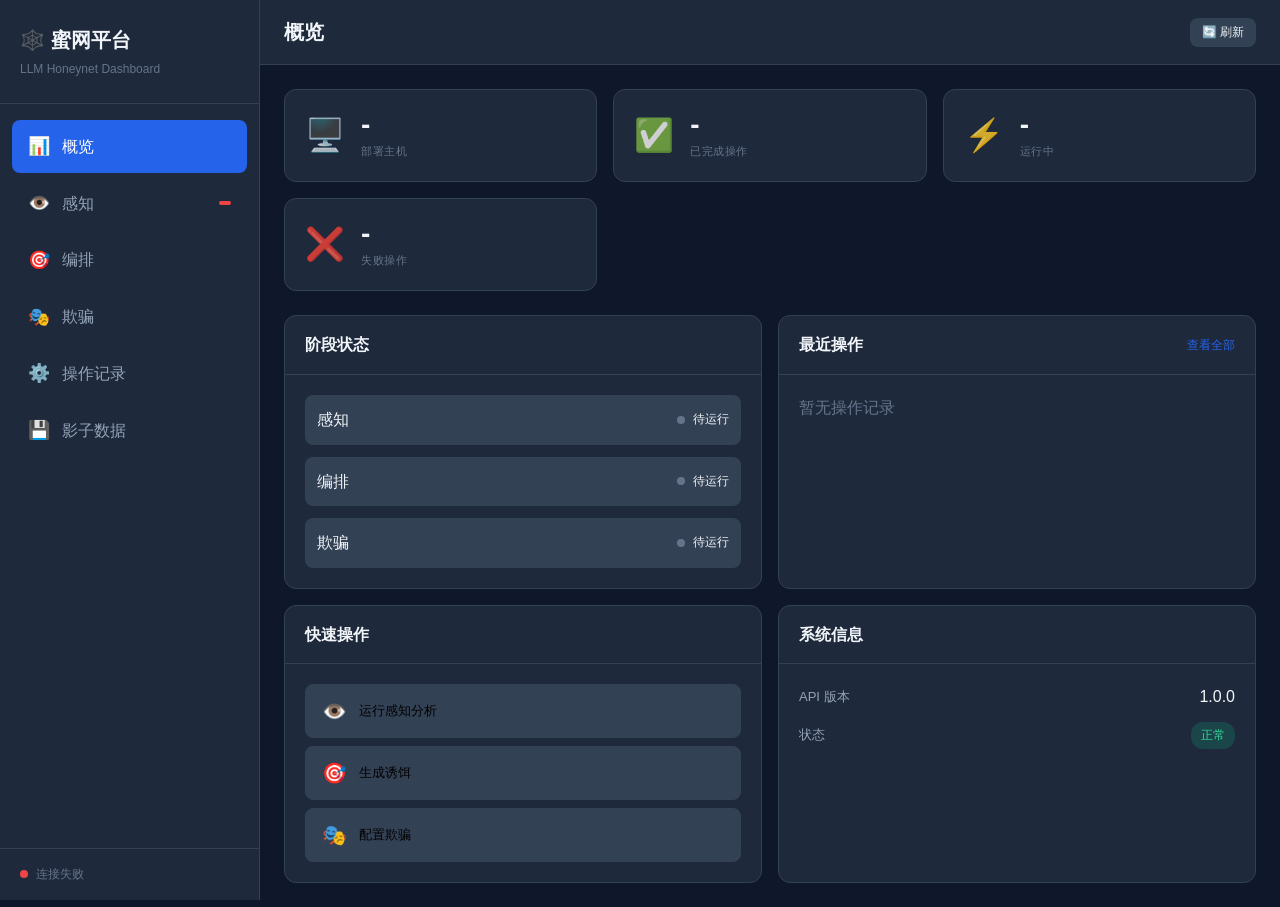
==== web/static/index.html @ a036def6 "Add GLM API integration and web frontend - Replace OpenAI with GLM (Zhipu AI) API - Add web frontend" ====
<!DOCTYPE html>
<html lang="zh-CN">
<head>
    <meta charset="UTF-8">
    <meta name="viewport" content="width=device-width, initial-scale=1.0">
    <title>LLM Honeynet Platform</title>
    <link rel="stylesheet" href="styles.css">
</head>
<body>
    <!-- Sidebar Navigation -->
    <aside class="sidebar" id="sidebar">
        <div class="sidebar-header">
            <h2>🕸️ 蜜网平台</h2>
            <p>LLM Honeynet Dashboard</p>
        </div>
        <nav class="sidebar-nav">
            <a href="#dashboard" class="nav-item active" data-page="dashboard">
                <span class="nav-icon">📊</span>
                <span class="nav-text">概览</span>
            </a>
            <a href="#perception" class="nav-item" data-page="perception">
                <span class="nav-icon">👁️</span>
                <span class="nav-text">感知</span>
                <span class="nav-badge" id="perception-badge"></span>
            </a>
            <a href="#orchestration" class="nav-item" data-page="orchestration">
                <span class="nav-icon">🎯</span>
                <span class="nav-text">编排</span>
            </a>
            <a href="#deception" class="nav-item" data-page="deception">
                <span class="nav-icon">🎭</span>
                <span class="nav-text">欺骗</span>
            </a>
            <a href="#operations" class="nav-item" data-page="operations">
                <span class="nav-icon">⚙️</span>
                <span class="nav-text">操作记录</span>
            </a>
            <a href="#shadow" class="nav-item" data-page="shadow">
                <span class="nav-icon">💾</span>
                <span class="nav-text">影子数据</span>
            </a>
        </nav>
        <div class="sidebar-footer">
            <div class="status-indicator">
                <span class="status-dot" id="connection-status"></span>
                <span class="status-text" id="connection-text">连接中...</span>
            </div>
        </div>
    </aside>

    <!-- Main Content -->
    <main class="main-content">
        <!-- Header -->
        <header class="header">
            <button class="menu-toggle" id="menu-toggle">
                <span></span>
                <span></span>
                <span></span>
            </button>
            <h1 class="page-title" id="page-title">概览</h1>
            <div class="header-actions">
                <button class="btn btn-secondary btn-sm" onclick="refreshCurrentPage()">
                    🔄 刷新
                </button>
            </div>
        </header>

        <!-- Page Content Container -->
        <div class="page-container">
            <!-- Dashboard Page -->
            <div class="page active" id="page-dashboard">
                <div class="stats-grid">
                    <div class="stat-card">
                        <div class="stat-icon">🖥️</div>
                        <div class="stat-content">
                            <h3 class="stat-value" id="stat-hosts">-</h3>
                            <p class="stat-label">部署主机</p>
                        </div>
                    </div>
                    <div class="stat-card">
                        <div class="stat-icon">✅</div>
                        <div class="stat-content">
                            <h3 class="stat-value" id="stat-completed">-</h3>
                            <p class="stat-label">已完成操作</p>
                        </div>
                    </div>
                    <div class="stat-card">
                        <div class="stat-icon">⚡</div>
                        <div class="stat-content">
                            <h3 class="stat-value" id="stat-running">-</h3>
                            <p class="stat-label">运行中</p>
                        </div>
                    </div>
                    <div class="stat-card">
                        <div class="stat-icon">❌</div>
                        <div class="stat-content">
                            <h3 class="stat-value" id="stat-failed">-</h3>
                            <p class="stat-label">失败操作</p>
                        </div>
                    </div>
                </div>

                <div class="dashboard-grid">
                    <!-- Phase Status Cards -->
                    <div class="card">
                        <div class="card-header">
                            <h3>阶段状态</h3>
                        </div>
                        <div class="card-body">
                            <div class="phase-status">
                                <div class="phase-item">
                                    <span class="phase-name">感知</span>
                                    <span class="phase-indicator" id="phase-perception">
                                        <span class="phase-dot"></span>
                                        <span class="phase-text">待运行</span>
                                    </span>
                                </div>
                                <div class="phase-item">
                                    <span class="phase-name">编排</span>
                                    <span class="phase-indicator" id="phase-orchestration">
                                        <span class="phase-dot"></span>
                                        <span class="phase-text">待运行</span>
                                    </span>
                                </div>
                                <div class="phase-item">
                                    <span class="phase-name">欺骗</span>
                                    <span class="phase-indicator" id="phase-deception">
                                        <span class="phase-dot"></span>
                                        <span class="phase-text">待运行</span>
                                    </span>
                                </div>
                            </div>
                        </div>
                    </div>

                    <!-- Recent Operations -->
                    <div class="card">
                        <div class="card-header">
                            <h3>最近操作</h3>
                            <a href="#operations" class="card-link">查看全部</a>
                        </div>
                        <div class="card-body">
                            <div class="operations-list" id="recent-operations">
                                <p class="text-muted">暂无操作记录</p>
                            </div>
                        </div>
                    </div>

                    <!-- Quick Actions -->
                    <div class="card">
                        <div class="card-header">
                            <h3>快速操作</h3>
                        </div>
                        <div class="card-body">
                            <div class="quick-actions">
                                <button class="quick-action-btn" onclick="navigateTo('perception')">
                                    <span class="action-icon">👁️</span>
                                    <span class="action-text">运行感知分析</span>
                                </button>
                                <button class="quick-action-btn" onclick="navigateTo('orchestration')">
                                    <span class="action-icon">🎯</span>
                                    <span class="action-text">生成诱饵</span>
                                </button>
                                <button class="quick-action-btn" onclick="navigateTo('deception')">
                                    <span class="action-icon">🎭</span>
                                    <span class="action-text">配置欺骗</span>
                                </button>
                            </div>
                        </div>
                    </div>

                    <!-- System Info -->
                    <div class="card">
                        <div class="card-header">
                            <h3>系统信息</h3>
                        </div>
                        <div class="card-body">
                            <div class="info-list" id="system-info">
                                <div class="info-item">
                                    <span class="info-label">API 版本</span>
                                    <span class="info-value">1.0.0</span>
                                </div>
                                <div class="info-item">
                                    <span class="info-label">状态</span>
                                    <span class="info-value status-badge status-ok">正常</span>
                                </div>
                            </div>
                        </div>
                    </div>
                </div>
            </div>

            <!-- Perception Page -->
            <div class="page" id="page-perception">
                <div class="page-header">
                    <h2>👁️ 感知分析</h2>
                    <p class="page-description">分析蜜罐日志，识别攻击阶段和行为模式</p>
                </div>

                <div class="content-grid">
                    <!-- Hosts Selection -->
                    <div class="card">
                        <div class="card-header">
                            <h3>目标主机</h3>
                            <button class="btn btn-secondary btn-sm" onclick="loadHosts()">🔄 刷新</button>
                        </div>
                        <div class="card-body">
                            <div class="hosts-list" id="perception-hosts">
                                <div class="loading">加载中...</div>
                            </div>
                        </div>
                    </div>

                    <!-- Analysis Configuration -->
                    <div class="card">
                        <div class="card-header">
                            <h3>分析配置</h3>
                        </div>
                        <div class="card-body">
                            <div class="form-group">
                                <label class="form-label">
                                    <input type="checkbox" id="perception-openai">
                                    使用 OpenAI 进行智能摘要
                                </label>
                            </div>
                            <button class="btn btn-primary" onclick="runPerception()">
                                🚀 开始分析
                            </button>
                        </div>
                    </div>

                    <!-- Analysis Results -->
                    <div class="card full-width">
                        <div class="card-header">
                            <h3>分析结果</h3>
                            <div class="card-actions">
                                <span class="badge" id="perception-status">等待运行</span>
                            </div>
                        </div>
                        <div class="card-body">
                            <div id="perception-results">
                                <p class="text-muted">运行分析后显示结果</p>
                            </div>
                        </div>
                    </div>
                </div>
            </div>

            <!-- Orchestration Page -->
            <div class="page" id="page-orchestration">
                <div class="page-header">
                    <h2>🎯 编排</h2>
                    <p class="page-description">使用 LLM 生成端口、文件和漏洞诱饵，以及陷阱链</p>
                </div>

                <!-- Orchestration Status -->
                <div class="orchestration-status" id="orchestration-status">
                    <div class="status-item">
                        <span class="status-label">Honey Agent</span>
                        <span class="status-value" id="orchestration-honey">未生成</span>
                    </div>
                    <div class="status-item">
                        <span class="status-label">Trap Agent</span>
                        <span class="status-value" id="orchestration-trap">未生成</span>
                    </div>
                    <div class="status-item">
                        <span class="status-label">攻击者偏好</span>
                        <span class="status-value" id="orchestration-prefs">未设置</span>
                    </div>
                </div>

                <div class="content-grid">
                    <!-- Honey Agent -->
                    <div class="card">
                        <div class="card-header">
                            <h3>🍯 Honey Agent</h3>
                            <span class="badge badge-info">诱饵生成</span>
                        </div>
                        <div class="card-body">
                            <p class="card-description">
                                生成端口、文件和漏洞类别的欺骗性诱饵
                            </p>
                            <div class="form-group">
                                <label class="form-label">运行模式</label>
                                <select class="form-select" id="honey-mode">
                                    <option value="initialization">初始化</option>
                                    <option value="finetune">微调</option>
                                </select>
                            </div>
                            <div class="form-group">
                                <label class="form-label">OpenAI 模型</label>
                                <input type="text" class="form-input" id="honey-model" value="gpt-4o-mini">
                            </div>
                            <div class="form-row">
                                <div class="form-group">
                                    <label class="form-label">温度</label>
                                    <input type="number" class="form-input" id="honey-temp" value="0.1" step="0.1" min="0" max="1">
                                </div>
                                <div class="form-group">
                                    <label class="form-label">Top-P</label>
                                    <input type="number" class="form-input" id="honey-topp" value="0.9" step="0.1" min="0" max="1">
                                </div>
                            </div>
                            <button class="btn btn-primary" onclick="runHoneyAgent()">
                                🚀 运行 Honey Agent
                            </button>
                            <div id="honey-result" class="operation-result"></div>
                        </div>
                    </div>

                    <!-- Trap Agent -->
                    <div class="card">
                        <div class="card-header">
                            <h3>🪤 Trap Agent</h3>
                            <span class="badge badge-warning">陷阱生成</span>
                        </div>
                        <div class="card-body">
                            <p class="card-description">
                                生成主机内闭环和跨主机陷阱链
                            </p>
                            <div class="form-group">
                                <label class="form-label">运行模式</label>
                                <select class="form-select" id="trap-mode">
                                    <option value="all">完整流程</option>
                                    <option value="host">仅主机内</option>
                                    <option value="interhost">仅跨主机</option>
                                </select>
                            </div>
                            <div class="form-group">
                                <label class="form-label">OpenAI 模型</label>
                                <input type="text" class="form-input" id="trap-model" value="gpt-4o-mini">
                            </div>
                            <div class="form-row">
                                <div class="form-group">
                                    <label class="form-label">温度</label>
                                    <input type="number" class="form-input" id="trap-temp" value="0.15" step="0.1" min="0" max="1">
                                </div>
                                <div class="form-group">
                                    <label class="form-label">Top-P</label>
                                    <input type="number" class="form-input" id="trap-topp" value="0.85" step="0.1" min="0" max="1">
                                </div>
                            </div>
                            <button class="btn btn-primary" onclick="runTrapAgent()">
                                🚀 运行 Trap Agent
                            </button>
                            <div id="trap-result" class="operation-result"></div>
                        </div>
                    </div>

                    <!-- Preferences -->
                    <div class="card">
                        <div class="card-header">
                            <h3>🎯 攻击者偏好</h3>
                        </div>
                        <div class="card-body">
                            <p class="card-description">
                                设置攻击者偏好以指导诱饵生成
                            </p>
                            <div class="form-group">
                                <label class="form-label">偏好列表 (每行一个)</label>
                                <textarea class="form-textarea" id="preferences-list" rows="6" placeholder="例如：&#10;credential theft&#10;ssh brute force&#10;data exfiltration"></textarea>
                            </div>
                            <div class="btn-group">
                                <button class="btn btn-primary" onclick="savePreferences()">
                                    💾 保存偏好
                                </button>
                                <button class="btn btn-secondary" onclick="loadPreferences()">
                                    📥 加载偏好
                                </button>
                            </div>
                        </div>
                    </div>
                </div>
            </div>

            <!-- Deception Page -->
            <div class="page" id="page-deception">
                <div class="page-header">
                    <h2>🎭 欺骗配置</h2>
                    <p class="page-description">执行一致性审计并生成部署配置</p>
                </div>

                <div class="content-grid">
                    <!-- Consistency Check -->
                    <div class="card">
                        <div class="card-header">
                            <h3>🔍 一致性审计</h3>
                        </div>
                        <div class="card-body">
                            <p class="card-description">
                                检查诱饵配置的一致性
                            </p>
                            <button class="btn btn-primary" onclick="runDeception('consistency')">
                                🔍 运行审计
                            </button>
                            <div id="consistency-result" class="operation-result"></div>
                        </div>
                    </div>

                    <!-- Config Generation -->
                    <div class="card">
                        <div class="card-header">
                            <h3>⚙️ 配置生成</h3>
                        </div>
                        <div class="card-body">
                            <p class="card-description">
                                为部署主机生成配置文件
                            </p>
                            <div class="form-group">
                                <label class="form-label">目标主机 (逗号分隔，留空表示全部)</label>
                                <input type="text" class="form-input" id="deception-hosts" placeholder="h1, h2, h3">
                            </div>
                            <button class="btn btn-primary" onclick="runDeception('generate-configs')">
                                ⚙️ 生成配置
                            </button>
                            <div id="config-result" class="operation-result"></div>
                        </div>
                    </div>

                    <!-- Full Pipeline -->
                    <div class="card">
                        <div class="card-header">
                            <h3>🚀 完整流程</h3>
                            <span class="badge badge-success">推荐</span>
                        </div>
                        <div class="card-body">
                            <p class="card-description">
                                运行完整欺骗流程：审计 + 配置生成
                            </p>
                            <button class="btn btn-success btn-block" onclick="runDeception('full')">
                                🚀 运行完整流程
                            </button>
                            <div id="deception-result" class="operation-result"></div>
                        </div>
                    </div>

                    <!-- Deployment Hosts -->
                    <div class="card full-width">
                        <div class="card-header">
                            <h3>🖥️ 部署主机</h3>
                            <button class="btn btn-secondary btn-sm" onclick="loadDeploymentHosts()">🔄 刷新</button>
                        </div>
                        <div class="card-body">
                            <div id="deployment-hosts" class="deployment-grid">
                                <div class="loading">加载中...</div>
                            </div>
                        </div>
                    </div>

                    <!-- Consistency Report -->
                    <div class="card full-width">
                        <div class="card-header">
                            <h3>📋 一致性报告</h3>
                            <button class="btn btn-secondary btn-sm" onclick="loadConsistencyReport()">🔄 刷新</button>
                        </div>
                        <div class="card-body">
                            <div id="consistency-report">
                                <p class="text-muted">暂无报告</p>
                            </div>
                        </div>
                    </div>
                </div>
            </div>

            <!-- Operations Page -->
            <div class="page" id="page-operations">
                <div class="page-header">
                    <h2>⚙️ 操作记录</h2>
                    <p class="page-description">查看所有操作的历史记录</p>
                </div>

                <div class="card">
                    <div class="card-header">
                        <h3>操作历史</h3>
                        <div class="card-actions">
                            <button class="btn btn-secondary btn-sm" onclick="loadOperations()">🔄 刷新</button>
                        </div>
                    </div>
                    <div class="card-body">
                        <div class="operations-table">
                            <div class="table-header">
                                <div class="table-cell">类型</div>
                                <div class="table-cell">状态</div>
                                <div class="table-cell">时间</div>
                                <div class="table-cell">操作</div>
                            </div>
                            <div id="operations-list" class="table-body">
                                <div class="loading">加载中...</div>
                            </div>
                        </div>
                    </div>
                </div>
            </div>

            <!-- Shadow Data Page -->
            <div class="page" id="page-shadow">
                <div class="page-header">
                    <h2>💾 影子数据</h2>
                    <p class="page-description">查看影子文件和生成的数据</p>
                </div>

                <div class="content-grid">
                    <div class="card full-width">
                        <div class="card-header">
                            <h3>影子文件状态</h3>
                            <button class="btn btn-secondary btn-sm" onclick="loadShadowData()">🔄 刷新</button>
                        </div>
                        <div class="card-body">
                            <div id="shadow-files-status" class="shadow-files">
                                <div class="loading">加载中...</div>
                            </div>
                        </div>
                    </div>

                    <div class="card full-width">
                        <div class="card-header">
                            <h3>数据详情</h3>
                        </div>
                        <div class="card-body">
                            <div class="tabs">
                                <button class="tab-btn active" data-tab="honey-agent">🍯 Honey Agent</button>
                                <button class="tab-btn" data-tab="trap-agent">🪤 Trap Agent</button>
                                <button class="tab-btn" data-tab="preferences">🎯 Attacker Preferences</button>
                                <button class="tab-btn" data-tab="long-memory">🧠 Long Memory</button>
                            </div>
                            <div class="tab-content">
                                <div id="tab-honey-agent" class="tab-pane active">
                                    <div id="honey-agent-data" class="data-viewer">加载中...</div>
                                </div>
                                <div id="tab-trap-agent" class="tab-pane">
                                    <div id="trap-agent-data" class="data-viewer">加载中...</div>
                                </div>
                                <div id="tab-preferences" class="tab-pane">
                                    <div id="preferences-data" class="data-viewer">加载中...</div>
                                </div>
                                <div id="tab-long-memory" class="tab-pane">
                                    <div id="long-memory-data" class="data-viewer">加载中...</div>
                                </div>
                            </div>
                        </div>
                    </div>
                </div>
            </div>
        </div>
    </main>

    <!-- Toast Container -->
    <div class="toast-container" id="toast-container"></div>

    <script src="app.js"></script>
</body>
</html>
---- web/static/styles.css ----
/* ===== CSS Variables ===== */
:root {
    --primary-color: #2563eb;
    --primary-hover: #1d4ed8;
    --success-color: #10b981;
    --warning-color: #f59e0b;
    --danger-color: #ef4444;
    --info-color: #3b82f6;

    --bg-primary: #0f172a;
    --bg-secondary: #1e293b;
    --bg-tertiary: #334155;
    --bg-card: #1e293b;

    --text-primary: #f1f5f9;
    --text-secondary: #94a3b8;
    --text-muted: #64748b;

    --border-color: #334155;
    --border-light: #475569;

    --shadow-sm: 0 1px 2px rgba(0, 0, 0, 0.3);
    --shadow-md: 0 4px 6px rgba(0, 0, 0, 0.3);
    --shadow-lg: 0 10px 15px rgba(0, 0, 0, 0.3);

    --radius-sm: 4px;
    --radius-md: 8px;
    --radius-lg: 12px;

    --transition: all 0.2s ease;
}

/* ===== Reset & Base ===== */
* {
    margin: 0;
    padding: 0;
    box-sizing: border-box;
}

body {
    font-family: -apple-system, BlinkMacSystemFont, 'Segoe UI', Roboto, 'Helvetica Neue', Arial, sans-serif;
    background: var(--bg-primary);
    color: var(--text-primary);
    line-height: 1.6;
    min-height: 100vh;
    display: flex;
}

a {
    color: var(--primary-color);
    text-decoration: none;
}

a:hover {
    color: var(--primary-hover);
}

/* ===== Layout ===== */
.sidebar {
    width: 260px;
    background: var(--bg-secondary);
    border-right: 1px solid var(--border-color);
    display: flex;
    flex-direction: column;
    position: fixed;
    left: 0;
    top: 0;
    bottom: 0;
    z-index: 100;
    transition: transform 0.3s ease;
}

.sidebar-header {
    padding: 24px 20px;
    border-bottom: 1px solid var(--border-color);
}

.sidebar-header h2 {
    font-size: 20px;
    font-weight: 600;
    margin-bottom: 4px;
}

.sidebar-header p {
    font-size: 12px;
    color: var(--text-muted);
}

.sidebar-nav {
    flex: 1;
    padding: 16px 12px;
    overflow-y: auto;
}

.nav-item {
    display: flex;
    align-items: center;
    padding: 12px 16px;
    border-radius: var(--radius-md);
    color: var(--text-secondary);
    cursor: pointer;
    transition: var(--transition);
    margin-bottom: 4px;
    position: relative;
}

.nav-item:hover {
    background: var(--bg-tertiary);
    color: var(--text-primary);
}

.nav-item.active {
    background: var(--primary-color);
    color: white;
}

.nav-icon {
    font-size: 18px;
    margin-right: 12px;
}

.nav-text {
    flex: 1;
}

.nav-badge {
    background: var(--danger-color);
    color: white;
    font-size: 10px;
    padding: 2px 6px;
    border-radius: 10px;
}

.sidebar-footer {
    padding: 16px 20px;
    border-top: 1px solid var(--border-color);
}

.status-indicator {
    display: flex;
    align-items: center;
    gap: 8px;
}

.status-dot {
    width: 8px;
    height: 8px;
    border-radius: 50%;
    background: var(--text-muted);
    animation: pulse 2s infinite;
}

.status-dot.online {
    background: var(--success-color);
}

.status-dot.offline {
    background: var(--danger-color);
}

@keyframes pulse {
    0%, 100% { opacity: 1; }
    50% { opacity: 0.5; }
}

.status-text {
    font-size: 12px;
    color: var(--text-muted);
}

/* ===== Main Content ===== */
.main-content {
    flex: 1;
    margin-left: 260px;
    display: flex;
    flex-direction: column;
    min-height: 100vh;
}

.header {
    background: var(--bg-secondary);
    border-bottom: 1px solid var(--border-color);
    padding: 16px 24px;
    display: flex;
    align-items: center;
    gap: 16px;
    position: sticky;
    top: 0;
    z-index: 50;
}

.menu-toggle {
    display: none;
    flex-direction: column;
    gap: 4px;
    background: none;
    border: none;
    cursor: pointer;
    padding: 4px;
}

.menu-toggle span {
    width: 20px;
    height: 2px;
    background: var(--text-primary);
    border-radius: 1px;
}

.page-title {
    flex: 1;
    font-size: 20px;
    font-weight: 600;
}

.header-actions {
    display: flex;
    gap: 8px;
}

.page-container {
    flex: 1;
    padding: 24px;
}

.page {
    display: none;
}

.page.active {
    display: block;
}

.page-header {
    margin-bottom: 24px;
}

.page-header h2 {
    font-size: 28px;
    font-weight: 600;
    margin-bottom: 8px;
}

.page-description {
    color: var(--text-muted);
    font-size: 14px;
}

/* ===== Grid Layouts ===== */
.stats-grid {
    display: grid;
    grid-template-columns: repeat(auto-fit, minmax(240px, 1fr));
    gap: 16px;
    margin-bottom: 24px;
}

.dashboard-grid {
    display: grid;
    grid-template-columns: repeat(auto-fit, minmax(320px, 1fr));
    gap: 16px;
}

.content-grid {
    display: grid;
    grid-template-columns: repeat(auto-fit, minmax(360px, 1fr));
    gap: 16px;
}

.deployment-grid {
    display: grid;
    grid-template-columns: repeat(auto-fill, minmax(280px, 1fr));
    gap: 12px;
}

/* ===== Cards ===== */
.card {
    background: var(--bg-card);
    border: 1px solid var(--border-color);
    border-radius: var(--radius-lg);
    overflow: hidden;
}

.card-header {
    padding: 16px 20px;
    border-bottom: 1px solid var(--border-color);
    display: flex;
    align-items: center;
    justify-content: space-between;
}

.card-header h3 {
    font-size: 16px;
    font-weight: 600;
}

.card-link {
    font-size: 12px;
    color: var(--primary-color);
}

.card-actions {
    display: flex;
    gap: 8px;
    align-items: center;
}

.card-body {
    padding: 20px;
}

.card-description {
    color: var(--text-muted);
    font-size: 14px;
    margin-bottom: 16px;
}

.card.full-width {
    grid-column: 1 / -1;
}

/* ===== Stat Cards ===== */
.stat-card {
    background: var(--bg-card);
    border: 1px solid var(--border-color);
    border-radius: var(--radius-lg);
    padding: 20px;
    display: flex;
    align-items: center;
    gap: 16px;
}

.stat-icon {
    font-size: 32px;
    opacity: 0.8;
}

.stat-content {
    flex: 1;
}

.stat-value {
    font-size: 28px;
    font-weight: 700;
    line-height: 1;
}

.stat-label {
    color: var(--text-muted);
    font-size: 12px;
    margin-top: 4px;
}

/* ===== Phase Status ===== */
.phase-status {
    display: flex;
    flex-direction: column;
    gap: 12px;
}

.phase-item {
    display: flex;
    justify-content: space-between;
    align-items: center;
    padding: 12px;
    background: var(--bg-tertiary);
    border-radius: var(--radius-md);
}

.phase-name {
    font-weight: 500;
}

.phase-indicator {
    display: flex;
    align-items: center;
    gap: 8px;
    font-size: 12px;
}

.phase-dot {
    width: 8px;
    height: 8px;
    border-radius: 50%;
    background: var(--text-muted);
}

.phase-indicator.active .phase-dot {
    background: var(--success-color);
}

.phase-indicator.running .phase-dot {
    background: var(--warning-color);
    animation: pulse 1s infinite;
}

.phase-indicator.error .phase-dot {
    background: var(--danger-color);
}

/* ===== Buttons ===== */
.btn {
    display: inline-flex;
    align-items: center;
    justify-content: center;
    gap: 8px;
    padding: 10px 20px;
    font-size: 14px;
    font-weight: 500;
    border: none;
    border-radius: var(--radius-md);
    cursor: pointer;
    transition: var(--transition);
    white-space: nowrap;
}

.btn-sm {
    padding: 6px 12px;
    font-size: 12px;
}

.btn-block {
    width: 100%;
}

.btn-primary {
    background: var(--primary-color);
    color: white;
}

.btn-primary:hover {
    background: var(--primary-hover);
}

.btn-secondary {
    background: var(--bg-tertiary);
    color: var(--text-primary);
}

.btn-secondary:hover {
    background: var(--border-light);
}

.btn-success {
    background: var(--success-color);
    color: white;
}

.btn-success:hover {
    background: #059669;
}

.btn:disabled {
    opacity: 0.5;
    cursor: not-allowed;
}

.btn-group {
    display: flex;
    gap: 8px;
}

/* ===== Forms ===== */
.form-group {
    margin-bottom: 16px;
}

.form-row {
    display: grid;
    grid-template-columns: 1fr 1fr;
    gap: 12px;
}

.form-label {
    display: block;
    font-size: 13px;
    font-weight: 500;
    color: var(--text-secondary);
    margin-bottom: 6px;
}

.form-input,
.form-select,
.form-textarea {
    width: 100%;
    padding: 10px 12px;
    background: var(--bg-tertiary);
    border: 1px solid var(--border-color);
    border-radius: var(--radius-md);
    color: var(--text-primary);
    font-size: 14px;
    transition: var(--transition);
}

.form-input:focus,
.form-select:focus,
.form-textarea:focus {
    outline: none;
    border-color: var(--primary-color);
    box-shadow: 0 0 0 3px rgba(37, 99, 235, 0.1);
}

.form-textarea {
    resize: vertical;
    min-height: 120px;
    font-family: inherit;
}

input[type="checkbox"] {
    width: 16px;
    height: 16px;
    margin-right: 8px;
}

/* ===== Badges ===== */
.badge {
    display: inline-flex;
    align-items: center;
    padding: 4px 10px;
    font-size: 11px;
    font-weight: 600;
    border-radius: 12px;
    background: var(--bg-tertiary);
    color: var(--text-secondary);
}

.badge-info {
    background: rgba(59, 130, 246, 0.2);
    color: #60a5fa;
}

.badge-warning {
    background: rgba(245, 158, 11, 0.2);
    color: #fbbf24;
}

.badge-success {
    background: rgba(16, 185, 129, 0.2);
    color: #34d399;
}

.badge-danger {
    background: rgba(239, 68, 68, 0.2);
    color: #f87171;
}

.status-badge {
    padding: 4px 10px;
    border-radius: 12px;
    font-size: 12px;
    font-weight: 600;
}

.status-ok {
    background: rgba(16, 185, 129, 0.2);
    color: #34d399;
}

.status-error {
    background: rgba(239, 68, 68, 0.2);
    color: #f87171;
}

/* ===== Lists ===== */
.hosts-list,
.operations-list {
    display: flex;
    flex-direction: column;
    gap: 8px;
    max-height: 300px;
    overflow-y: auto;
}

.host-item {
    display: flex;
    align-items: center;
    padding: 12px;
    background: var(--bg-tertiary);
    border-radius: var(--radius-md);
    cursor: pointer;
    transition: var(--transition);
}

.host-item:hover {
    background: var(--border-light);
}

.host-item.selected {
    background: rgba(37, 99, 235, 0.2);
    border: 1px solid var(--primary-color);
}

.host-checkbox {
    margin-right: 12px;
}

.host-name {
    font-weight: 500;
    flex: 1;
}

.host-info {
    font-size: 11px;
    color: var(--text-muted);
}

.operation-item {
    display: flex;
    align-items: center;
    padding: 12px;
    background: var(--bg-tertiary);
    border-radius: var(--radius-md);
    font-size: 13px;
}

.operation-type {
    font-weight: 500;
    flex: 1;
}

.operation-status {
    padding: 2px 8px;
    border-radius: 4px;
    font-size: 11px;
    font-weight: 600;
}

.operation-status.completed {
    background: rgba(16, 185, 129, 0.2);
    color: #34d399;
}

.operation-status.running {
    background: rgba(245, 158, 11, 0.2);
    color: #fbbf24;
}

.operation-status.failed {
    background: rgba(239, 68, 68, 0.2);
    color: #f87171;
}

.operation-time {
    font-size: 11px;
    color: var(--text-muted);
}

/* ===== Tables ===== */
.operations-table {
    display: flex;
    flex-direction: column;
}

.table-header {
    display: grid;
    grid-template-columns: 1fr 100px 140px 100px;
    gap: 12px;
    padding: 12px;
    background: var(--bg-tertiary);
    border-radius: var(--radius-md) var(--radius-md) 0 0;
    font-weight: 600;
    font-size: 12px;
    color: var(--text-secondary);
}

.table-body {
    display: flex;
    flex-direction: column;
}

.table-row {
    display: grid;
    grid-template-columns: 1fr 100px 140px 100px;
    gap: 12px;
    padding: 12px;
    border-top: 1px solid var(--border-color);
    align-items: center;
    font-size: 13px;
}

.table-row:hover {
    background: var(--bg-tertiary);
}

.table-cell {
    overflow: hidden;
    text-overflow: ellipsis;
}

/* ===== Quick Actions ===== */
.quick-actions {
    display: flex;
    flex-direction: column;
    gap: 8px;
}

.quick-action-btn {
    display: flex;
    align-items: center;
    gap: 12px;
    padding: 14px 16px;
    background: var(--bg-tertiary);
    border: 1px solid var(--border-color);
    border-radius: var(--radius-md);
    cursor: pointer;
    transition: var(--transition);
    text-align: left;
}

.quick-action-btn:hover {
    background: var(--border-light);
    border-color: var(--primary-color);
}

.action-icon {
    font-size: 20px;
}

.action-text {
    font-weight: 500;
}

/* ===== Info List ===== */
.info-list {
    display: flex;
    flex-direction: column;
    gap: 12px;
}

.info-item {
    display: flex;
    justify-content: space-between;
    align-items: center;
}

.info-label {
    color: var(--text-secondary);
    font-size: 13px;
}

.info-value {
    font-weight: 500;
}

/* ===== Orchestration Status ===== */
.orchestration-status {
    display: grid;
    grid-template-columns: repeat(auto-fit, minmax(200px, 1fr));
    gap: 16px;
    margin-bottom: 24px;
}

.status-item {
    background: var(--bg-card);
    border: 1px solid var(--border-color);
    border-radius: var(--radius-md);
    padding: 16px;
    display: flex;
    flex-direction: column;
    gap: 8px;
}

.status-label {
    font-size: 12px;
    color: var(--text-muted);
    text-transform: uppercase;
    letter-spacing: 0.5px;
}

.status-value {
    font-weight: 600;
}

.status-value.ready {
    color: var(--success-color);
}

.status-value.pending {
    color: var(--warning-color);
}

/* ===== Deployment Hosts ===== */
.deployment-host {
    background: var(--bg-tertiary);
    border: 1px solid var(--border-color);
    border-radius: var(--radius-md);
    padding: 16px;
}

.deployment-host-name {
    font-weight: 600;
    margin-bottom: 8px;
}

.deployment-host-info {
    display: flex;
    flex-wrap: wrap;
    gap: 8px;
    font-size: 12px;
}

.deployment-host-info span {
    padding: 4px 8px;
    background: var(--bg-secondary);
    border-radius: 4px;
}

/* ===== Shadow Files ===== */
.shadow-files {
    display: grid;
    grid-template-columns: repeat(auto-fit, minmax(200px, 1fr));
    gap: 12px;
}

.shadow-file-item {
    background: var(--bg-tertiary);
    border: 1px solid var(--border-color);
    border-radius: var(--radius-md);
    padding: 16px;
    display: flex;
    flex-direction: column;
    gap: 8px;
}

.shadow-file-name {
    font-weight: 600;
    font-size: 13px;
}

.shadow-file-status {
    font-size: 11px;
    padding: 4px 8px;
    border-radius: 4px;
    align-self: flex-start;
}

.shadow-file-status.exists {
    background: rgba(16, 185, 129, 0.2);
    color: #34d399;
}

.shadow-file-status.missing {
    background: rgba(239, 68, 68, 0.2);
    color: #f87171;
}

.shadow-file-modified {
    font-size: 11px;
    color: var(--text-muted);
}

/* ===== Tabs ===== */
.tabs {
    display: flex;
    gap: 4px;
    margin-bottom: 16px;
    border-bottom: 1px solid var(--border-color);
}

.tab-btn {
    padding: 10px 16px;
    background: none;
    border: none;
    border-bottom: 2px solid transparent;
    color: var(--text-secondary);
    cursor: pointer;
    font-size: 13px;
    font-weight: 500;
    transition: var(--transition);
}

.tab-btn:hover {
    color: var(--text-primary);
}

.tab-btn.active {
    color: var(--primary-color);
    border-bottom-color: var(--primary-color);
}

.tab-content {
    position: relative;
}

.tab-pane {
    display: none;
}

.tab-pane.active {
    display: block;
}

/* ===== JSON Viewer ===== */
.json-viewer {
    background: var(--bg-primary);
    border: 1px solid var(--border-color);
    border-radius: var(--radius-md);
    padding: 16px;
    font-size: 12px;
    line-height: 1.5;
    max-height: 400px;
    overflow: auto;
}

/* ===== Operation Results ===== */
.operation-result {
    margin-top: 16px;
    padding: 12px;
    background: var(--bg-primary);
    border: 1px solid var(--border-color);
    border-radius: var(--radius-md);
    font-size: 13px;
    display: none;
}

.operation-result.show {
    display: block;
}

.operation-result.success {
    border-color: var(--success-color);
}

.operation-result.error {
    border-color: var(--danger-color);
}

/* ===== Analysis Results ===== */
.analysis-result {
    background: var(--bg-primary);
    border: 1px solid var(--border-color);
    border-radius: var(--radius-md);
    padding: 16px;
    margin-bottom: 12px;
}

.analysis-host {
    font-weight: 600;
    margin-bottom: 8px;
    display: flex;
    align-items: center;
    gap: 8px;
}

.analysis-stage {
    padding: 4px 10px;
    border-radius: 12px;
    font-size: 12px;
    font-weight: 600;
}

.analysis-stage.stage1 { background: rgba(59, 130, 246, 0.2); color: #60a5fa; }
.analysis-stage.stage2 { background: rgba(245, 158, 11, 0.2); color: #fbbf24; }
.analysis-stage.stage3 { background: rgba(249, 115, 22, 0.2); color: #fb923c; }
.analysis-stage.stage4 { background: rgba(239, 68, 68, 0.2); color: #f87171; }
.analysis-stage.stage5 { background: rgba(139, 92, 246, 0.2); color: #a78bfa; }

.analysis-events {
    margin-top: 12px;
    font-size: 12px;
}

.analysis-event {
    padding: 8px;
    background: var(--bg-tertiary);
    border-radius: 4px;
    margin-bottom: 4px;
}

/* ===== Toast Notifications ===== */
.toast-container {
    position: fixed;
    bottom: 24px;
    right: 24px;
    z-index: 1000;
    display: flex;
    flex-direction: column;
    gap: 8px;
}

.toast {
    background: var(--bg-card);
    border: 1px solid var(--border-color);
    border-radius: var(--radius-md);
    padding: 14px 18px;
    box-shadow: var(--shadow-lg);
    display: flex;
    align-items: center;
    gap: 12px;
    min-width: 300px;
    animation: slideIn 0.3s ease;
}

@keyframes slideIn {
    from {
        transform: translateX(100%);
        opacity: 0;
    }
    to {
        transform: translateX(0);
        opacity: 1;
    }
}

.toast-icon {
    font-size: 18px;
}

.toast-content {
    flex: 1;
}

.toast-title {
    font-weight: 600;
    font-size: 14px;
    margin-bottom: 2px;
}

.toast-message {
    font-size: 12px;
    color: var(--text-muted);
}

.toast-close {
    background: none;
    border: none;
    color: var(--text-muted);
    cursor: pointer;
    font-size: 18px;
    padding: 0;
    width: 20px;
    height: 20px;
}

.toast.success {
    border-color: var(--success-color);
}

.toast.error {
    border-color: var(--danger-color);
}

.toast.info {
    border-color: var(--info-color);
}

/* ===== Utility Classes ===== */
.text-muted {
    color: var(--text-muted);
}

.text-center {
    text-align: center;
}

.loading {
    color: var(--text-muted);
    text-align: center;
    padding: 24px;
}

.hidden {
    display: none;
}

/* ===== Scrollbar ===== */
::-webkit-scrollbar {
    width: 6px;
    height: 6px;
}

::-webkit-scrollbar-track {
    background: var(--bg-primary);
}

::-webkit-scrollbar-thumb {
    background: var(--border-color);
    border-radius: 3px;
}

::-webkit-scrollbar-thumb:hover {
    background: var(--border-light);
}

/* ===== Responsive ===== */
@media (max-width: 768px) {
    .sidebar {
        transform: translateX(-100%);
    }

    .sidebar.open {
        transform: translateX(0);
    }

    .main-content {
        margin-left: 0;
    }

    .menu-toggle {
        display: flex;
    }

    .stats-grid {
        grid-template-columns: 1fr;
    }

    .dashboard-grid {
        grid-template-columns: 1fr;
    }

    .content-grid {
        grid-template-columns: 1fr;
    }

    .form-row {
        grid-template-columns: 1fr;
    }

    .table-header,
    .table-row {
        grid-template-columns: 1fr;
        gap: 4px;
    }

    .table-header .table-cell:not(:first-child),
    .table-row .table-cell:not(:first-child) {
        display: none;
    }
}

/* ===== Shadow Data Visualization ===== */

/* Data Cards Container */
.data-cards {
    display: grid;
    grid-template-columns: repeat(auto-fill, minmax(350px, 1fr));
    gap: 16px;
}

.data-card {
    background: var(--bg-secondary);
    border: 1px solid var(--border-color);
    border-radius: var(--radius-md);
    overflow: hidden;
}

.data-card-header {
    background: var(--bg-tertiary);
    padding: 12px 16px;
    border-bottom: 1px solid var(--border-color);
}

.data-card-title {
    font-size: 14px;
    font-weight: 600;
    color: var(--text-primary);
    margin: 0;
}

.data-card-body {
    padding: 16px;
}

.data-section {
    margin-bottom: 16px;
}

.data-section:last-child {
    margin-bottom: 0;
}

.data-section-title {
    font-size: 12px;
    font-weight: 600;
    color: var(--text-secondary);
    text-transform: uppercase;
    letter-spacing: 0.5px;
    margin-bottom: 8px;
}

/* Port List */
.port-list {
    display: flex;
    flex-wrap: wrap;
    gap: 6px;
}

.port-item {
    display: inline-flex;
    align-items: center;
    gap: 6px;
    background: var(--bg-tertiary);
    padding: 4px 10px;
    border-radius: var(--radius-sm);
    font-size: 12px;
}

.port-number {
    color: var(--info-color);
    font-weight: 600;
}

.port-service {
    color: var(--text-primary);
}

.port-protocol {
    color: var(--text-muted);
    font-size: 10px;
    text-transform: uppercase;
}

/* File List */
.file-list {
    display: flex;
    flex-direction: column;
    gap: 4px;
}

.file-item {
    font-family: 'Monaco', 'Menlo', monospace;
    font-size: 11px;
    color: var(--text-secondary);
    background: var(--bg-primary);
    padding: 4px 8px;
    border-radius: var(--radius-sm);
    border-left: 2px solid var(--border-color);
}

/* Vulnerability List */
.vuln-list {
    display: flex;
    flex-wrap: wrap;
    gap: 6px;
}

.vuln-item {
    display: inline-flex;
    align-items: center;
    gap: 6px;
    background: rgba(239, 68, 68, 0.1);
    border: 1px solid rgba(239, 68, 68, 0.3);
    padding: 4px 10px;
    border-radius: var(--radius-sm);
    font-size: 11px;
}

.vuln-type {
    color: var(--danger-color);
    font-weight: 500;
}

.vuln-target {
    color: var(--text-muted);
    font-size: 10px;
}

/* Trap Loop */
.trap-loop {
    display: flex;
    flex-wrap: wrap;
    align-items: center;
    gap: 4px;
}

.trap-step {
    display: flex;
    align-items: center;
    gap: 4px;
}

.trap-number {
    display: inline-flex;
    align-items: center;
    justify-content: center;
    width: 20px;
    height: 20px;
    background: var(--warning-color);
    color: var(--bg-primary);
    border-radius: 50%;
    font-size: 10px;
    font-weight: 700;
}

.trap-file {
    font-family: 'Monaco', 'Menlo', monospace;
    font-size: 10px;
    color: var(--text-secondary);
    background: var(--bg-primary);
    padding: 2px 6px;
    border-radius: var(--radius-sm);
}

.trap-arrow {
    color: var(--warning-color);
    font-weight: bold;
}

/* Credential Chain */
.credential-chains {
    display: flex;
    flex-direction: column;
    gap: 8px;
}

.credential-chain {
    background: var(--bg-primary);
    padding: 10px;
    border-radius: var(--radius-sm);
    border-left: 3px solid var(--warning-color);
}

.chain-source,
.chain-target {
    font-size: 11px;
    color: var(--text-secondary);
    margin-bottom: 4px;
}

.chain-credentials {
    display: flex;
    flex-wrap: wrap;
    gap: 6px;
    margin: 6px 0;
}

.chain-cred-item {
    display: inline-flex;
    align-items: center;
    gap: 6px;
    background: var(--bg-tertiary);
    padding: 3px 8px;
    border-radius: var(--radius-sm);
    font-size: 11px;
}

.cred-user {
    color: var(--info-color);
    font-weight: 500;
}

.cred-password {
    color: var(--text-muted);
    font-family: 'Monaco', 'Menlo', monospace;
}

/* Chain Steps (Inter-host) */
.chain-steps {
    display: flex;
    align-items: center;
    gap: 8px;
    overflow-x: auto;
    padding: 8px 0;
}

.chain-step {
    display: flex;
    align-items: center;
    gap: 8px;
    flex-shrink: 0;
}

.step-number {
    display: inline-flex;
    align-items: center;
    justify-content: center;
    width: 24px;
    height: 24px;
    background: var(--primary-color);
    color: white;
    border-radius: 50%;
    font-size: 11px;
    font-weight: 700;
}

.step-content {
    background: var(--bg-primary);
    padding: 6px 10px;
    border-radius: var(--radius-sm);
    text-align: center;
}

.step-host {
    font-size: 11px;
    font-weight: 500;
    color: var(--text-primary);
}

.step-tier {
    font-size: 10px;
    color: var(--text-muted);
    text-transform: uppercase;
}

.step-arrow {
    color: var(--primary-color);
    font-size: 14px;
    font-weight: bold;
}

/* Preferences Grid */
.preferences-grid {
    display: grid;
    grid-template-columns: repeat(auto-fill, minmax(300px, 1fr));
    gap: 16px;
    margin-bottom: 24px;
}

.preference-category {
    background: var(--bg-secondary);
    border: 1px solid var(--border-color);
    border-radius: var(--radius-md);
    padding: 16px;
}

.category-title {
    font-size: 13px;
    font-weight: 600;
    color: var(--text-primary);
    margin-bottom: 12px;
}

.preference-chips {
    display: flex;
    flex-wrap: wrap;
    gap: 6px;
}

.preference-chip {
    display: inline-block;
    background: var(--bg-tertiary);
    color: var(--text-secondary);
    padding: 4px 10px;
    border-radius: var(--radius-sm);
    font-size: 11px;
    border: 1px solid var(--border-color);
    transition: var(--transition);
}

.preference-chip:hover {
    background: var(--border-light);
    color: var(--text-primary);
}

/* Preferences Summary */
.preferences-summary {
    display: flex;
    gap: 24px;
    padding: 16px;
    background: var(--bg-secondary);
    border: 1px solid var(--border-color);
    border-radius: var(--radius-md);
}

.summary-stat {
    text-align: center;
}

.stat-number {
    display: block;
    font-size: 24px;
    font-weight: 700;
    color: var(--primary-color);
}

.stat-label {
    font-size: 11px;
    color: var(--text-muted);
    text-transform: uppercase;
    letter-spacing: 0.5px;
}

/* Port Facts List */
.port-facts-list {
    display: flex;
    flex-direction: column;
    gap: 8px;
}

.port-fact-item {
    display: flex;
    align-items: center;
    gap: 10px;
    background: var(--bg-primary);
    padding: 8px 12px;
    border-radius: var(--radius-sm);
    border-left: 3px solid var(--info-color);
}

.port-fact-port {
    color: var(--info-color);
    font-weight: 600;
    font-size: 12px;
    min-width: 70px;
}

.port-fact-details {
    display: flex;
    flex-direction: column;
    gap: 2px;
}

.port-fact-banner {
    font-size: 11px;
    color: var(--text-secondary);
    font-family: 'Monaco', 'Menlo', monospace;
}

.port-fact-software {
    font-size: 10px;
    color: var(--text-muted);
}

/* Data Viewer (fallback) */
.data-viewer {
    max-height: 600px;
    overflow-y: auto;
}

/* Responsive adjustments for data cards */
@media (max-width: 768px) {
    .data-cards {
        grid-template-columns: 1fr;
    }

    .preferences-grid {
        grid-template-columns: 1fr;
    }

    .preferences-summary {
        flex-direction: column;
        gap: 16px;
    }

    .trap-loop {
        flex-direction: column;
        align-items: flex-start;
    }

    .chain-steps {
        flex-direction: column;
        width: 100%;
    }

    .step-arrow {
        transform: rotate(90deg);
    }
}
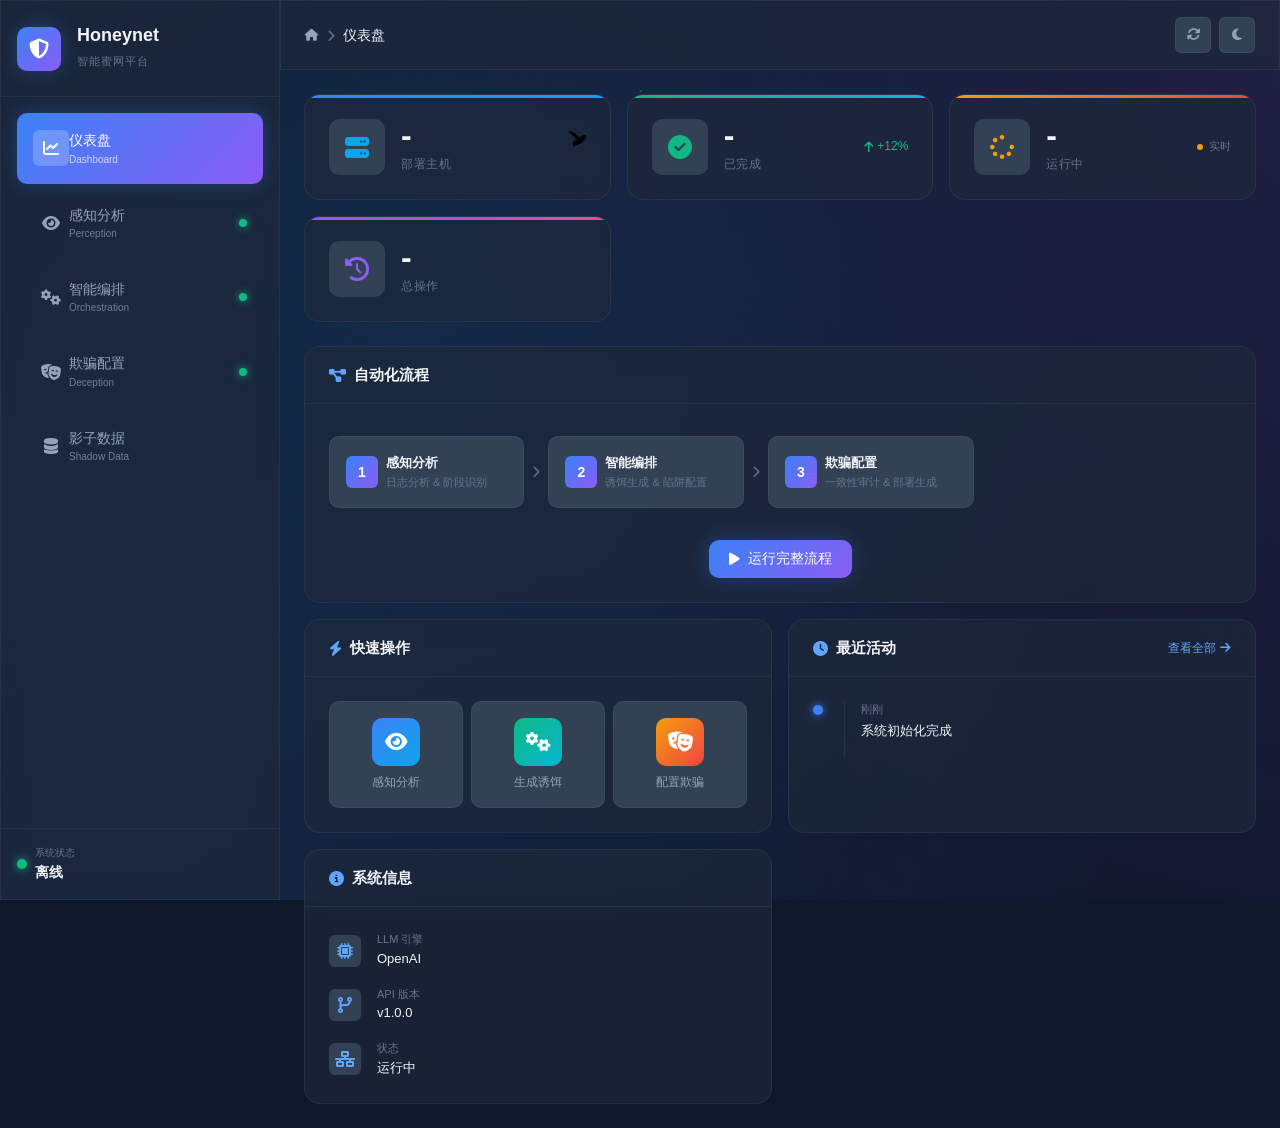
==== commit 237890e8: "Migrate honeynet pipeline to OpenAI and shadow deployments" ====
--- a/web/static/index.html
+++ b/web/static/index.html
@@ -3,186 +3,312 @@
 <head>
     <meta charset="UTF-8">
     <meta name="viewport" content="width=device-width, initial-scale=1.0">
-    <title>LLM Honeynet Platform</title>
+    <title>LLM Honeynet - 智能蜜网管理平台</title>
     <link rel="stylesheet" href="styles.css">
+    <link rel="stylesheet" href="https://cdnjs.cloudflare.com/ajax/libs/font-awesome/6.4.0/css/all.min.css">
 </head>
 <body>
-    <!-- Sidebar Navigation -->
-    <aside class="sidebar" id="sidebar">
-        <div class="sidebar-header">
-            <h2>🕸️ 蜜网平台</h2>
-            <p>LLM Honeynet Dashboard</p>
+    <!-- Background Animation -->
+    <div class="bg-animation">
+        <div class="bg-gradient"></div>
+        <div class="bg-particles">
+            <div class="particle"></div>
+            <div class="particle"></div>
+            <div class="particle"></div>
+            <div class="particle"></div>
+            <div class="particle"></div>
+            <div class="particle"></div>
         </div>
+    </div>
+
+    <!-- Glassmorphism Sidebar -->
+    <aside class="sidebar glassmorphism" id="sidebar">
+        <div class="sidebar-logo">
+            <div class="logo-icon">
+                <i class="fas fa-shield-halved"></i>
+            </div>
+            <div class="logo-text">
+                <h1>Honeynet</h1>
+                <span>智能蜜网平台</span>
+            </div>
+        </div>
+
         <nav class="sidebar-nav">
             <a href="#dashboard" class="nav-item active" data-page="dashboard">
-                <span class="nav-icon">📊</span>
-                <span class="nav-text">概览</span>
+                <div class="nav-icon-wrapper">
+                    <i class="fas fa-chart-line"></i>
+                </div>
+                <div class="nav-text">
+                    <span>仪表盘</span>
+                    <small>Dashboard</small>
+                </div>
             </a>
             <a href="#perception" class="nav-item" data-page="perception">
-                <span class="nav-icon">👁️</span>
-                <span class="nav-text">感知</span>
-                <span class="nav-badge" id="perception-badge"></span>
+                <div class="nav-icon-wrapper">
+                    <i class="fas fa-eye"></i>
+                </div>
+                <div class="nav-text">
+                    <span>感知分析</span>
+                    <small>Perception</small>
+                </div>
+                <div class="nav-indicator" id="perception-indicator"></div>
             </a>
             <a href="#orchestration" class="nav-item" data-page="orchestration">
-                <span class="nav-icon">🎯</span>
-                <span class="nav-text">编排</span>
+                <div class="nav-icon-wrapper">
+                    <i class="fas fa-cogs"></i>
+                </div>
+                <div class="nav-text">
+                    <span>智能编排</span>
+                    <small>Orchestration</small>
+                </div>
+                <div class="nav-indicator" id="orchestration-indicator"></div>
             </a>
             <a href="#deception" class="nav-item" data-page="deception">
-                <span class="nav-icon">🎭</span>
-                <span class="nav-text">欺骗</span>
-            </a>
-            <a href="#operations" class="nav-item" data-page="operations">
-                <span class="nav-icon">⚙️</span>
-                <span class="nav-text">操作记录</span>
+                <div class="nav-icon-wrapper">
+                    <i class="fas fa-theater-masks"></i>
+                </div>
+                <div class="nav-text">
+                    <span>欺骗配置</span>
+                    <small>Deception</small>
+                </div>
+                <div class="nav-indicator" id="deception-indicator"></div>
             </a>
             <a href="#shadow" class="nav-item" data-page="shadow">
-                <span class="nav-icon">💾</span>
-                <span class="nav-text">影子数据</span>
+                <div class="nav-icon-wrapper">
+                    <i class="fas fa-database"></i>
+                </div>
+                <div class="nav-text">
+                    <span>影子数据</span>
+                    <small>Shadow Data</small>
+                </div>
             </a>
         </nav>
+
         <div class="sidebar-footer">
-            <div class="status-indicator">
-                <span class="status-dot" id="connection-status"></span>
-                <span class="status-text" id="connection-text">连接中...</span>
+            <div class="system-status">
+                <div class="status-dot status-active"></div>
+                <div class="status-text">
+                    <span class="status-label">系统状态</span>
+                    <span class="status-value" id="system-status-text">正常</span>
+                </div>
             </div>
         </div>
     </aside>
 
     <!-- Main Content -->
     <main class="main-content">
-        <!-- Header -->
-        <header class="header">
+        <!-- Top Navigation Bar -->
+        <header class="top-nav glassmorphism">
             <button class="menu-toggle" id="menu-toggle">
                 <span></span>
                 <span></span>
                 <span></span>
             </button>
-            <h1 class="page-title" id="page-title">概览</h1>
-            <div class="header-actions">
-                <button class="btn btn-secondary btn-sm" onclick="refreshCurrentPage()">
-                    🔄 刷新
+
+            <div class="breadcrumb" id="breadcrumb">
+                <i class="fas fa-home"></i>
+                <span class="breadcrumb-separator"><i class="fas fa-chevron-right"></i></span>
+                <span class="breadcrumb-current" id="page-title">仪表盘</span>
+            </div>
+
+            <div class="top-nav-actions">
+                <button class="icon-btn" onclick="refreshCurrentPage()" title="刷新">
+                    <i class="fas fa-sync-alt"></i>
                 </button>
+                <button class="icon-btn" onclick="toggleTheme()" title="切换主题">
+                    <i class="fas fa-moon"></i>
+                </button>
             </div>
         </header>
 
-        <!-- Page Content Container -->
-        <div class="page-container">
+        <!-- Page Content -->
+        <div class="content-wrapper">
             <!-- Dashboard Page -->
             <div class="page active" id="page-dashboard">
-                <div class="stats-grid">
-                    <div class="stat-card">
-                        <div class="stat-icon">🖥️</div>
+                <!-- Stats Cards -->
+                <div class="stats-container">
+                    <div class="stat-card gradient-blue">
+                        <div class="stat-icon">
+                            <i class="fas fa-server"></i>
+                        </div>
                         <div class="stat-content">
-                            <h3 class="stat-value" id="stat-hosts">-</h3>
-                            <p class="stat-label">部署主机</p>
-                        </div>
-                    </div>
-                    <div class="stat-card">
-                        <div class="stat-icon">✅</div>
+                            <div class="stat-value" id="stat-hosts">-</div>
+                            <div class="stat-label">部署主机</div>
+                        </div>
+                        <div class="stat-chart">
+                            <svg viewBox="0 0 36 36">
+                                <path d="M18 2.0845 a 15.9155 15.9155 0 0 1 12.8424 9.6245 1.3898 1.3898 0 0 1 5.5775-4.3759 15.9155 15.9155 0 0 1-12.8424 9.6245 1.3898 1.3898 0 0 1 5.5775-4.3759Z" />
+                            </svg>
+                        </div>
+                    </div>
+
+                    <div class="stat-card gradient-green">
+                        <div class="stat-icon">
+                            <i class="fas fa-check-circle"></i>
+                        </div>
                         <div class="stat-content">
-                            <h3 class="stat-value" id="stat-completed">-</h3>
-                            <p class="stat-label">已完成操作</p>
-                        </div>
-                    </div>
-                    <div class="stat-card">
-                        <div class="stat-icon">⚡</div>
+                            <div class="stat-value" id="stat-completed">-</div>
+                            <div class="stat-label">已完成</div>
+                        </div>
+                        <div class="stat-trend" id="stat-trend">
+                            <i class="fas fa-arrow-up"></i>
+                            <span>+12%</span>
+                        </div>
+                    </div>
+
+                    <div class="stat-card gradient-orange">
+                        <div class="stat-icon">
+                            <i class="fas fa-spinner"></i>
+                        </div>
                         <div class="stat-content">
-                            <h3 class="stat-value" id="stat-running">-</h3>
-                            <p class="stat-label">运行中</p>
-                        </div>
-                    </div>
-                    <div class="stat-card">
-                        <div class="stat-icon">❌</div>
+                            <div class="stat-value" id="stat-running">-</div>
+                            <div class="stat-label">运行中</div>
+                        </div>
+                        <div class="stat-pulse">
+                            <span class="pulse-dot"></span>
+                            <span class="pulse-text">实时</span>
+                        </div>
+                    </div>
+
+                    <div class="stat-card gradient-purple">
+                        <div class="stat-icon">
+                            <i class="fas fa-history"></i>
+                        </div>
                         <div class="stat-content">
-                            <h3 class="stat-value" id="stat-failed">-</h3>
-                            <p class="stat-label">失败操作</p>
-                        </div>
-                    </div>
-                </div>
-
+                            <div class="stat-value" id="stat-total">-</div>
+                            <div class="stat-label">总操作</div>
+                        </div>
+                    </div>
+                </div>
+
+                <!-- Main Dashboard Grid -->
                 <div class="dashboard-grid">
-                    <!-- Phase Status Cards -->
-                    <div class="card">
+                    <!-- Phase Pipeline -->
+                    <div class="dashboard-card pipeline-card">
                         <div class="card-header">
-                            <h3>阶段状态</h3>
+                            <h3><i class="fas fa-project-diagram"></i>自动化流程</h3>
                         </div>
                         <div class="card-body">
-                            <div class="phase-status">
-                                <div class="phase-item">
-                                    <span class="phase-name">感知</span>
-                                    <span class="phase-indicator" id="phase-perception">
-                                        <span class="phase-dot"></span>
-                                        <span class="phase-text">待运行</span>
-                                    </span>
-                                </div>
-                                <div class="phase-item">
-                                    <span class="phase-name">编排</span>
-                                    <span class="phase-indicator" id="phase-orchestration">
-                                        <span class="phase-dot"></span>
-                                        <span class="phase-text">待运行</span>
-                                    </span>
-                                </div>
-                                <div class="phase-item">
-                                    <span class="phase-name">欺骗</span>
-                                    <span class="phase-indicator" id="phase-deception">
-                                        <span class="phase-dot"></span>
-                                        <span class="phase-text">待运行</span>
-                                    </span>
-                                </div>
-                            </div>
-                        </div>
-                    </div>
-
-                    <!-- Recent Operations -->
-                    <div class="card">
+                            <div class="pipeline-container">
+                                <div class="pipeline-step" data-step="perception">
+                                    <div class="step-number">1</div>
+                                    <div class="step-content">
+                                        <div class="step-title">感知分析</div>
+                                        <div class="step-description">日志分析 & 阶段识别</div>
+                                    </div>
+                                    <div class="step-status" id="pipeline-perception">
+                                        <span class="status-dot"></span>
+                                    </div>
+                                </div>
+                                <div class="pipeline-arrow"><i class="fas fa-chevron-right"></i></div>
+
+                                <div class="pipeline-step" data-step="orchestration">
+                                    <div class="step-number">2</div>
+                                    <div class="step-content">
+                                        <div class="step-title">智能编排</div>
+                                        <div class="step-description">诱饵生成 & 陷阱配置</div>
+                                    </div>
+                                    <div class="step-status" id="pipeline-orchestration">
+                                        <span class="status-dot"></span>
+                                    </div>
+                                </div>
+                                <div class="pipeline-arrow"><i class="fas fa-chevron-right"></i></div>
+
+                                <div class="pipeline-step" data-step="deception">
+                                    <div class="step-number">3</div>
+                                    <div class="step-content">
+                                        <div class="step-title">欺骗配置</div>
+                                        <div class="step-description">一致性审计 & 部署生成</div>
+                                    </div>
+                                    <div class="step-status" id="pipeline-deception">
+                                        <span class="status-dot"></span>
+                                    </div>
+                                </div>
+                            </div>
+                            <div class="pipeline-actions">
+                                <button class="btn-primary-gradient" onclick="runFullPipeline()">
+                                    <i class="fas fa-play"></i>
+                                    <span>运行完整流程</span>
+                                </button>
+                            </div>
+                        </div>
+                    </div>
+
+                    <!-- Quick Actions -->
+                    <div class="dashboard-card quick-actions-card">
                         <div class="card-header">
-                            <h3>最近操作</h3>
-                            <a href="#operations" class="card-link">查看全部</a>
+                            <h3><i class="fas fa-bolt"></i>快速操作</h3>
                         </div>
                         <div class="card-body">
-                            <div class="operations-list" id="recent-operations">
-                                <p class="text-muted">暂无操作记录</p>
-                            </div>
-                        </div>
-                    </div>
-
-                    <!-- Quick Actions -->
-                    <div class="card">
+                            <div class="quick-actions-grid">
+                                <button class="quick-action-item" onclick="navigateTo('perception')">
+                                    <div class="quick-icon quick-icon-blue">
+                                        <i class="fas fa-eye"></i>
+                                    </div>
+                                    <span>感知分析</span>
+                                </button>
+                                <button class="quick-action-item" onclick="navigateTo('orchestration')">
+                                    <div class="quick-icon quick-icon-green">
+                                        <i class="fas fa-cogs"></i>
+                                    </div>
+                                    <span>生成诱饵</span>
+                                </button>
+                                <button class="quick-action-item" onclick="navigateTo('deception')">
+                                    <div class="quick-icon quick-icon-orange">
+                                        <i class="fas fa-theater-masks"></i>
+                                    </div>
+                                    <span>配置欺骗</span>
+                                </button>
+                            </div>
+                        </div>
+                    </div>
+
+                    <!-- Recent Activity -->
+                    <div class="dashboard-card activity-card">
                         <div class="card-header">
-                            <h3>快速操作</h3>
+                            <h3><i class="fas fa-clock"></i>最近活动</h3>
+                            <a href="#operations" class="view-all-link">查看全部 <i class="fas fa-arrow-right"></i></a>
                         </div>
                         <div class="card-body">
-                            <div class="quick-actions">
-                                <button class="quick-action-btn" onclick="navigateTo('perception')">
-                                    <span class="action-icon">👁️</span>
-                                    <span class="action-text">运行感知分析</span>
-                                </button>
-                                <button class="quick-action-btn" onclick="navigateTo('orchestration')">
-                                    <span class="action-icon">🎯</span>
-                                    <span class="action-text">生成诱饵</span>
-                                </button>
-                                <button class="quick-action-btn" onclick="navigateTo('deception')">
-                                    <span class="action-icon">🎭</span>
-                                    <span class="action-text">配置欺骗</span>
-                                </button>
+                            <div class="activity-timeline" id="recent-activity">
+                                <div class="activity-item">
+                                    <div class="activity-dot"></div>
+                                    <div class="activity-content">
+                                        <div class="activity-time">刚刚</div>
+                                        <div class="activity-text">系统初始化完成</div>
+                                    </div>
+                                </div>
                             </div>
                         </div>
                     </div>
 
                     <!-- System Info -->
-                    <div class="card">
+                    <div class="dashboard-card info-card">
                         <div class="card-header">
-                            <h3>系统信息</h3>
+                            <h3><i class="fas fa-info-circle"></i>系统信息</h3>
                         </div>
                         <div class="card-body">
-                            <div class="info-list" id="system-info">
+                            <div class="info-grid">
                                 <div class="info-item">
-                                    <span class="info-label">API 版本</span>
-                                    <span class="info-value">1.0.0</span>
+                                    <i class="fas fa-microchip"></i>
+                                    <div>
+                                        <div class="info-label">LLM 引擎</div>
+                                        <div class="info-value">OpenAI</div>
+                                    </div>
                                 </div>
                                 <div class="info-item">
-                                    <span class="info-label">状态</span>
-                                    <span class="info-value status-badge status-ok">正常</span>
+                                    <i class="fas fa-code-branch"></i>
+                                    <div>
+                                        <div class="info-label">API 版本</div>
+                                        <div class="info-value">v1.0.0</div>
+                                    </div>
+                                </div>
+                                <div class="info-item">
+                                    <i class="fas fa-network-wired"></i>
+                                    <div>
+                                        <div class="info-label">状态</div>
+                                        <div class="info-value text-success">运行中</div>
+                                    </div>
                                 </div>
                             </div>
                         </div>
@@ -192,54 +318,77 @@
 
             <!-- Perception Page -->
             <div class="page" id="page-perception">
-                <div class="page-header">
-                    <h2>👁️ 感知分析</h2>
-                    <p class="page-description">分析蜜罐日志，识别攻击阶段和行为模式</p>
+                <div class="page-header-section">
+                    <div class="page-title-section">
+                        <div class="page-title-wrapper">
+                            <h1 class="page-title-large">
+                                <i class="fas fa-eye"></i>
+                                感知分析
+                            </h1>
+                            <p class="page-subtitle">分析蜜罐日志，识别攻击阶段和行为模式</p>
+                        </div>
+                    </div>
                 </div>
 
                 <div class="content-grid">
-                    <!-- Hosts Selection -->
-                    <div class="card">
+                    <!-- Host Selection -->
+                    <div class="content-card">
                         <div class="card-header">
-                            <h3>目标主机</h3>
-                            <button class="btn btn-secondary btn-sm" onclick="loadHosts()">🔄 刷新</button>
+                            <h3><i class="fas fa-server"></i>目标主机</h3>
+                            <button class="btn-icon" onclick="loadHosts()">
+                                <i class="fas fa-sync-alt"></i>
+                            </button>
                         </div>
                         <div class="card-body">
-                            <div class="hosts-list" id="perception-hosts">
-                                <div class="loading">加载中...</div>
-                            </div>
-                        </div>
-                    </div>
-
-                    <!-- Analysis Configuration -->
-                    <div class="card">
+                            <div class="hosts-grid" id="perception-hosts">
+                                <div class="loading-spinner">
+                                    <div class="spinner"></div>
+                                </div>
+                            </div>
+                        </div>
+                    </div>
+
+                    <!-- Analysis Panel -->
+                    <div class="content-card">
                         <div class="card-header">
-                            <h3>分析配置</h3>
+                            <h3><i class="fas fa-brain"></i>智能分析</h3>
                         </div>
                         <div class="card-body">
-                            <div class="form-group">
-                                <label class="form-label">
-                                    <input type="checkbox" id="perception-openai">
-                                    使用 OpenAI 进行智能摘要
-                                </label>
-                            </div>
-                            <button class="btn btn-primary" onclick="runPerception()">
-                                🚀 开始分析
-                            </button>
-                        </div>
-                    </div>
-
-                    <!-- Analysis Results -->
-                    <div class="card full-width">
+                            <div class="analysis-config">
+                                <div class="config-option">
+                                    <div class="toggle-switch">
+                                        <input type="checkbox" id="perception-openai" checked>
+                                        <label for="perception-openai" class="toggle-label">
+                                            <span class="toggle-slider"></span>
+                                            <span class="toggle-text">使用 OpenAI 智能摘要</span>
+                                        </label>
+                                    </div>
+                                </div>
+                            </div>
+                            <div class="action-area">
+                                <button class="btn-primary-gradient" onclick="runPerception()">
+                                    <i class="fas fa-search"></i>
+                                    <span>开始分析</span>
+                                </button>
+                            </div>
+                        </div>
+                    </div>
+
+                    <!-- Results -->
+                    <div class="content-card full-width">
                         <div class="card-header">
-                            <h3>分析结果</h3>
-                            <div class="card-actions">
-                                <span class="badge" id="perception-status">等待运行</span>
-                            </div>
+                            <h3><i class="fas fa-chart-bar"></i>分析结果</h3>
+                            <span class="status-badge" id="perception-status">
+                                <span class="status-dot"></span>
+                                <span class="status-text">等待运行</span>
+                            </span>
                         </div>
                         <div class="card-body">
-                            <div id="perception-results">
-                                <p class="text-muted">运行分析后显示结果</p>
+                            <div id="perception-results" class="results-container">
+                                <div class="empty-state">
+                                    <i class="fas fa-search"></i>
+                                    <p>运行分析后显示结果</p>
+                                </div>
                             </div>
                         </div>
                     </div>
@@ -248,125 +397,182 @@
 
             <!-- Orchestration Page -->
             <div class="page" id="page-orchestration">
-                <div class="page-header">
-                    <h2>🎯 编排</h2>
-                    <p class="page-description">使用 LLM 生成端口、文件和漏洞诱饵，以及陷阱链</p>
+                <div class="page-header-section">
+                    <div class="page-title-section">
+                        <div class="page-title-wrapper">
+                            <h1 class="page-title-large">
+                                <i class="fas fa-cogs"></i>
+                                智能编排
+                            </h1>
+                            <p class="page-subtitle">使用 LLM 生成端口、文件和漏洞诱饵，以及陷阱链</p>
+                        </div>
+                    </div>
                 </div>
 
                 <!-- Orchestration Status -->
-                <div class="orchestration-status" id="orchestration-status">
+                <div class="orchestration-status-bar">
                     <div class="status-item">
-                        <span class="status-label">Honey Agent</span>
-                        <span class="status-value" id="orchestration-honey">未生成</span>
+                        <div class="status-icon-wrapper status-blue">
+                            <i class="fas fa-honey-pot"></i>
+                        </div>
+                        <div class="status-info">
+                            <div class="status-title">Honey Agent</div>
+                            <div class="status-value" id="status-honey">待运行</div>
+                        </div>
                     </div>
                     <div class="status-item">
-                        <span class="status-label">Trap Agent</span>
-                        <span class="status-value" id="orchestration-trap">未生成</span>
+                        <div class="status-icon-wrapper status-orange">
+                            <i class="fas fa-triangle-exclamation"></i>
+                        </div>
+                        <div class="status-info">
+                            <div class="status-title">Trap Agent</div>
+                            <div class="status-value" id="status-trap">待运行</div>
+                        </div>
                     </div>
                     <div class="status-item">
-                        <span class="status-label">攻击者偏好</span>
-                        <span class="status-value" id="orchestration-prefs">未设置</span>
+                        <div class="status-icon-wrapper status-purple">
+                            <i class="fas fa-brain"></i>
+                        </div>
+                        <div class="status-info">
+                            <div class="status-title">偏好学习</div>
+                            <div class="status-value" id="status-prefs">待运行</div>
+                        </div>
                     </div>
                 </div>
 
                 <div class="content-grid">
-                    <!-- Honey Agent -->
-                    <div class="card">
-                        <div class="card-header">
-                            <h3>🍯 Honey Agent</h3>
-                            <span class="badge badge-info">诱饵生成</span>
-                        </div>
-                        <div class="card-body">
-                            <p class="card-description">
-                                生成端口、文件和漏洞类别的欺骗性诱饵
-                            </p>
-                            <div class="form-group">
-                                <label class="form-label">运行模式</label>
-                                <select class="form-select" id="honey-mode">
-                                    <option value="initialization">初始化</option>
-                                    <option value="finetune">微调</option>
-                                </select>
-                            </div>
-                            <div class="form-group">
-                                <label class="form-label">OpenAI 模型</label>
-                                <input type="text" class="form-input" id="honey-model" value="gpt-4o-mini">
-                            </div>
-                            <div class="form-row">
-                                <div class="form-group">
-                                    <label class="form-label">温度</label>
-                                    <input type="number" class="form-input" id="honey-temp" value="0.1" step="0.1" min="0" max="1">
-                                </div>
-                                <div class="form-group">
-                                    <label class="form-label">Top-P</label>
-                                    <input type="number" class="form-input" id="honey-topp" value="0.9" step="0.1" min="0" max="1">
-                                </div>
-                            </div>
-                            <button class="btn btn-primary" onclick="runHoneyAgent()">
-                                🚀 运行 Honey Agent
+                    <!-- Honey Agent Card -->
+                    <div class="agent-card">
+                        <div class="agent-header agent-header-blue">
+                            <div class="agent-icon">
+                                <i class="fas fa-honey-pot"></i>
+                            </div>
+                            <div class="agent-info">
+                                <h3>Honey Agent</h3>
+                                <span class="agent-badge">诱饵生成</span>
+                            </div>
+                        </div>
+                        <div class="agent-body">
+                            <p class="agent-description">基于 OpenAI 生成端口、文件和漏洞类别的欺骗性诱饵</p>
+
+                            <div class="agent-config">
+                                <div class="config-row">
+                                    <div class="config-col">
+                                        <label>运行模式</label>
+                                        <select id="honey-mode" class="modern-select">
+                                            <option value="initialization">初始化</option>
+                                            <option value="finetune">微调优化</option>
+                                        </select>
+                                    </div>
+                                    <div class="config-col">
+                                        <label>模型</label>
+                                        <select id="honey-model" class="modern-select">
+                                            <option value="gpt-4o-mini">GPT-4o Mini</option>
+                                            <option value="gpt-4o">GPT-4o</option>
+                                        </select>
+                                    </div>
+                                </div>
+                                <div class="config-row">
+                                    <div class="config-col">
+                                        <label>温度: <span id="honey-temp-val">0.1</span></label>
+                                        <input type="range" class="slider" id="honey-temp" min="0" max="1" step="0.1" value="0.1">
+                                    </div>
+                                    <div class="config-col">
+                                        <label>Top-P: <span id="honey-topp-val">0.9</span></label>
+                                        <input type="range" class="slider" id="honey-topp" min="0" max="1" step="0.1" value="0.9">
+                                    </div>
+                                </div>
+                            </div>
+
+                            <button class="btn-primary-gradient btn-block" onclick="runHoneyAgent()">
+                                <i class="fas fa-rocket"></i>
+                                <span>运行 Honey Agent</span>
                             </button>
-                            <div id="honey-result" class="operation-result"></div>
-                        </div>
-                    </div>
-
-                    <!-- Trap Agent -->
-                    <div class="card">
-                        <div class="card-header">
-                            <h3>🪤 Trap Agent</h3>
-                            <span class="badge badge-warning">陷阱生成</span>
-                        </div>
-                        <div class="card-body">
-                            <p class="card-description">
-                                生成主机内闭环和跨主机陷阱链
-                            </p>
-                            <div class="form-group">
-                                <label class="form-label">运行模式</label>
-                                <select class="form-select" id="trap-mode">
-                                    <option value="all">完整流程</option>
-                                    <option value="host">仅主机内</option>
-                                    <option value="interhost">仅跨主机</option>
-                                </select>
-                            </div>
-                            <div class="form-group">
-                                <label class="form-label">OpenAI 模型</label>
-                                <input type="text" class="form-input" id="trap-model" value="gpt-4o-mini">
-                            </div>
-                            <div class="form-row">
-                                <div class="form-group">
-                                    <label class="form-label">温度</label>
-                                    <input type="number" class="form-input" id="trap-temp" value="0.15" step="0.1" min="0" max="1">
-                                </div>
-                                <div class="form-group">
-                                    <label class="form-label">Top-P</label>
-                                    <input type="number" class="form-input" id="trap-topp" value="0.85" step="0.1" min="0" max="1">
-                                </div>
-                            </div>
-                            <button class="btn btn-primary" onclick="runTrapAgent()">
-                                🚀 运行 Trap Agent
+
+                            <div id="honey-result" class="agent-result"></div>
+                        </div>
+                    </div>
+
+                    <!-- Trap Agent Card -->
+                    <div class="agent-card">
+                        <div class="agent-header agent-header-orange">
+                            <div class="agent-icon">
+                                <i class="fas fa-triangle-exclamation"></i>
+                            </div>
+                            <div class="agent-info">
+                                <h3>Trap Agent</h3>
+                                <span class="agent-badge">陷阱生成</span>
+                            </div>
+                        </div>
+                        <div class="agent-body">
+                            <p class="agent-description">生成主机内文件闭环和跨主机陷阱链</p>
+
+                            <div class="agent-config">
+                                <div class="config-row">
+                                    <div class="config-col">
+                                        <label>运行模式</label>
+                                        <select id="trap-mode" class="modern-select">
+                                            <option value="all">完整流程</option>
+                                            <option value="host">仅主机内</option>
+                                            <option value="interhost">仅跨主机</option>
+                                        </select>
+                                    </div>
+                                    <div class="config-col">
+                                        <label>模型</label>
+                                        <select id="trap-model" class="modern-select">
+                                            <option value="gpt-4o-mini">GPT-4o Mini</option>
+                                            <option value="gpt-4o">GPT-4o</option>
+                                        </select>
+                                    </div>
+                                </div>
+                                <div class="config-row">
+                                    <div class="config-col">
+                                        <label>温度: <span id="trap-temp-val">0.15</span></label>
+                                        <input type="range" class="slider" id="trap-temp" min="0" max="1" step="0.05" value="0.15">
+                                    </div>
+                                    <div class="config-col">
+                                        <label>Top-P: <span id="trap-topp-val">0.85</span></label>
+                                        <input type="range" class="slider" id="trap-topp" min="0" max="1" step="0.05" value="0.85">
+                                    </div>
+                                </div>
+                            </div>
+
+                            <button class="btn-primary-gradient btn-block" onclick="runTrapAgent()">
+                                <i class="fas fa-rocket"></i>
+                                <span>运行 Trap Agent</span>
                             </button>
-                            <div id="trap-result" class="operation-result"></div>
-                        </div>
-                    </div>
-
-                    <!-- Preferences -->
-                    <div class="card">
-                        <div class="card-header">
-                            <h3>🎯 攻击者偏好</h3>
-                        </div>
-                        <div class="card-body">
-                            <p class="card-description">
-                                设置攻击者偏好以指导诱饵生成
-                            </p>
-                            <div class="form-group">
-                                <label class="form-label">偏好列表 (每行一个)</label>
-                                <textarea class="form-textarea" id="preferences-list" rows="6" placeholder="例如：&#10;credential theft&#10;ssh brute force&#10;data exfiltration"></textarea>
-                            </div>
-                            <div class="btn-group">
-                                <button class="btn btn-primary" onclick="savePreferences()">
-                                    💾 保存偏好
-                                </button>
-                                <button class="btn btn-secondary" onclick="loadPreferences()">
-                                    📥 加载偏好
-                                </button>
+
+                            <div id="trap-result" class="agent-result"></div>
+                        </div>
+                    </div>
+
+                    <!-- Preferences Card -->
+                    <div class="agent-card full-width">
+                        <div class="agent-header agent-header-purple">
+                            <div class="agent-icon">
+                                <i class="fas fa-brain"></i>
+                            </div>
+                            <div class="agent-info">
+                                <h3>攻击者偏好</h3>
+                                <span class="agent-badge">偏好学习</span>
+                            </div>
+                        </div>
+                        <div class="agent-body">
+                            <p class="agent-description">设置攻击者偏好以指导诱饵生成</p>
+
+                            <div class="preferences-editor">
+                                <div class="editor-header">
+                                    <span>偏好列表</span>
+                                    <div class="editor-actions">
+                                        <button class="btn-small" onclick="loadPreferences()">
+                                            <i class="fas fa-folder-open"></i>
+                                        </button>
+                                        <button class="btn-small btn-primary" onclick="savePreferences()">
+                                            <i class="fas fa-save"></i>
+                                        </button>
+                                    </div>
+                                </div>
+                                <textarea id="preferences-list" class="code-editor" placeholder="例如：&#10;credential theft&#10;ssh brute force&#10;data exfiltration"></textarea>
                             </div>
                         </div>
                     </div>
@@ -375,117 +581,115 @@
 
             <!-- Deception Page -->
             <div class="page" id="page-deception">
-                <div class="page-header">
-                    <h2>🎭 欺骗配置</h2>
-                    <p class="page-description">执行一致性审计并生成部署配置</p>
+                <div class="page-header-section">
+                    <div class="page-title-section">
+                        <div class="page-title-wrapper">
+                            <h1 class="page-title-large">
+                                <i class="fas fa-theater-masks"></i>
+                                欺骗配置
+                            </h1>
+                            <p class="page-subtitle">执行一致性审计并生成部署配置</p>
+                        </div>
+                    </div>
                 </div>
 
                 <div class="content-grid">
                     <!-- Consistency Check -->
-                    <div class="card">
-                        <div class="card-header">
-                            <h3>🔍 一致性审计</h3>
-                        </div>
-                        <div class="card-body">
-                            <p class="card-description">
-                                检查诱饵配置的一致性
-                            </p>
-                            <button class="btn btn-primary" onclick="runDeception('consistency')">
-                                🔍 运行审计
+                    <div class="operation-card">
+                        <div class="operation-header">
+                            <div class="operation-icon operation-icon-blue">
+                                <i class="fas fa-search"></i>
+                            </div>
+                            <div class="operation-info">
+                                <h3>一致性审计</h3>
+                                <p>检查诱饵配置的一致性</p>
+                            </div>
+                        </div>
+                        <div class="operation-body">
+                            <button class="btn-primary-gradient" onclick="runDeception('consistency')">
+                                <i class="fas fa-play"></i>
+                                <span>运行审计</span>
                             </button>
                             <div id="consistency-result" class="operation-result"></div>
                         </div>
                     </div>
 
                     <!-- Config Generation -->
-                    <div class="card">
-                        <div class="card-header">
-                            <h3>⚙️ 配置生成</h3>
-                        </div>
-                        <div class="card-body">
-                            <p class="card-description">
-                                为部署主机生成配置文件
-                            </p>
-                            <div class="form-group">
-                                <label class="form-label">目标主机 (逗号分隔，留空表示全部)</label>
-                                <input type="text" class="form-input" id="deception-hosts" placeholder="h1, h2, h3">
-                            </div>
-                            <button class="btn btn-primary" onclick="runDeception('generate-configs')">
-                                ⚙️ 生成配置
+                    <div class="operation-card">
+                        <div class="operation-header">
+                            <div class="operation-icon operation-icon-green">
+                                <i class="fas fa-file-code"></i>
+                            </div>
+                            <div class="operation-info">
+                                <h3>配置生成</h3>
+                                <p>为部署主机生成配置文件</p>
+                            </div>
+                        </div>
+                        <div class="operation-body">
+                            <div class="config-host-selector">
+                                <label>目标主机</label>
+                                <input type="text" id="deception-hosts" class="modern-input" placeholder="逗号分隔，留空表示全部">
+                            </div>
+                            <button class="btn-primary-gradient" onclick="runDeception('generate-configs')">
+                                <i class="fas fa-cogs"></i>
+                                <span>生成配置</span>
                             </button>
                             <div id="config-result" class="operation-result"></div>
                         </div>
                     </div>
 
                     <!-- Full Pipeline -->
-                    <div class="card">
-                        <div class="card-header">
-                            <h3>🚀 完整流程</h3>
-                            <span class="badge badge-success">推荐</span>
-                        </div>
-                        <div class="card-body">
-                            <p class="card-description">
-                                运行完整欺骗流程：审计 + 配置生成
-                            </p>
-                            <button class="btn btn-success btn-block" onclick="runDeception('full')">
-                                🚀 运行完整流程
+                    <div class="operation-card operation-card-highlight">
+                        <div class="operation-header">
+                            <div class="operation-icon operation-icon-purple">
+                                <i class="fas fa-rocket"></i>
+                            </div>
+                            <div class="operation-info">
+                                <h3>完整流程</h3>
+                                <p>审计 + 配置生成</p>
+                                <span class="badge-recommended">推荐</span>
+                            </div>
+                        </div>
+                        <div class="operation-body">
+                            <button class="btn-success-gradient btn-block" onclick="runDeception('full')">
+                                <i class="fas fa-play-circle"></i>
+                                <span>运行完整流程</span>
                             </button>
                             <div id="deception-result" class="operation-result"></div>
                         </div>
                     </div>
-
-                    <!-- Deployment Hosts -->
-                    <div class="card full-width">
-                        <div class="card-header">
-                            <h3>🖥️ 部署主机</h3>
-                            <button class="btn btn-secondary btn-sm" onclick="loadDeploymentHosts()">🔄 刷新</button>
-                        </div>
-                        <div class="card-body">
-                            <div id="deployment-hosts" class="deployment-grid">
-                                <div class="loading">加载中...</div>
-                            </div>
-                        </div>
-                    </div>
-
-                    <!-- Consistency Report -->
-                    <div class="card full-width">
-                        <div class="card-header">
-                            <h3>📋 一致性报告</h3>
-                            <button class="btn btn-secondary btn-sm" onclick="loadConsistencyReport()">🔄 刷新</button>
-                        </div>
-                        <div class="card-body">
-                            <div id="consistency-report">
-                                <p class="text-muted">暂无报告</p>
-                            </div>
-                        </div>
-                    </div>
-                </div>
-            </div>
-
-            <!-- Operations Page -->
-            <div class="page" id="page-operations">
-                <div class="page-header">
-                    <h2>⚙️ 操作记录</h2>
-                    <p class="page-description">查看所有操作的历史记录</p>
-                </div>
-
-                <div class="card">
+                </div>
+
+                <!-- Deployment Hosts -->
+                <div class="content-card full-width">
                     <div class="card-header">
-                        <h3>操作历史</h3>
-                        <div class="card-actions">
-                            <button class="btn btn-secondary btn-sm" onclick="loadOperations()">🔄 刷新</button>
-                        </div>
+                        <h3><i class="fas fa-server"></i>部署主机</h3>
+                        <button class="btn-icon" onclick="loadDeploymentHosts()">
+                            <i class="fas fa-sync-alt"></i>
+                        </button>
                     </div>
                     <div class="card-body">
-                        <div class="operations-table">
-                            <div class="table-header">
-                                <div class="table-cell">类型</div>
-                                <div class="table-cell">状态</div>
-                                <div class="table-cell">时间</div>
-                                <div class="table-cell">操作</div>
-                            </div>
-                            <div id="operations-list" class="table-body">
-                                <div class="loading">加载中...</div>
+                        <div id="deployment-hosts" class="deployment-grid">
+                            <div class="loading-spinner">
+                                <div class="spinner"></div>
+                            </div>
+                        </div>
+                    </div>
+                </div>
+
+                <!-- Consistency Report -->
+                <div class="content-card full-width">
+                    <div class="card-header">
+                        <h3><i class="fas fa-clipboard-check"></i>一致性报告</h3>
+                        <button class="btn-icon" onclick="loadConsistencyReport()">
+                            <i class="fas fa-sync-alt"></i>
+                        </button>
+                    </div>
+                    <div class="card-body">
+                        <div id="consistency-report" class="report-container">
+                            <div class="empty-state">
+                                <i class="fas fa-clipboard"></i>
+                                <p>暂无报告</p>
                             </div>
                         </div>
                     </div>
@@ -494,46 +698,71 @@
 
             <!-- Shadow Data Page -->
             <div class="page" id="page-shadow">
-                <div class="page-header">
-                    <h2>💾 影子数据</h2>
-                    <p class="page-description">查看影子文件和生成的数据</p>
-                </div>
-
-                <div class="content-grid">
-                    <div class="card full-width">
-                        <div class="card-header">
-                            <h3>影子文件状态</h3>
-                            <button class="btn btn-secondary btn-sm" onclick="loadShadowData()">🔄 刷新</button>
-                        </div>
-                        <div class="card-body">
-                            <div id="shadow-files-status" class="shadow-files">
-                                <div class="loading">加载中...</div>
-                            </div>
-                        </div>
-                    </div>
-
-                    <div class="card full-width">
-                        <div class="card-header">
-                            <h3>数据详情</h3>
-                        </div>
-                        <div class="card-body">
-                            <div class="tabs">
-                                <button class="tab-btn active" data-tab="honey-agent">🍯 Honey Agent</button>
-                                <button class="tab-btn" data-tab="trap-agent">🪤 Trap Agent</button>
-                                <button class="tab-btn" data-tab="preferences">🎯 Attacker Preferences</button>
-                                <button class="tab-btn" data-tab="long-memory">🧠 Long Memory</button>
-                            </div>
-                            <div class="tab-content">
-                                <div id="tab-honey-agent" class="tab-pane active">
+                <div class="page-header-section">
+                    <div class="page-title-section">
+                        <div class="page-title-wrapper">
+                            <h1 class="page-title-large">
+                                <i class="fas fa-database"></i>
+                                影子数据
+                            </h1>
+                            <p class="page-subtitle">查看和管理影子文件、Agent 输出和长期记忆</p>
+                        </div>
+                    </div>
+                </div>
+
+                <div class="shadow-grid">
+                    <!-- File Status -->
+                    <div class="shadow-card">
+                        <div class="shadow-card-header">
+                            <h3><i class="fas fa-folder-open"></i>文件状态</h3>
+                            <button class="btn-icon" onclick="loadShadowData()">
+                                <i class="fas fa-sync-alt"></i>
+                            </button>
+                        </div>
+                        <div class="shadow-card-body">
+                            <div id="shadow-files-status" class="files-status">
+                                <div class="loading-spinner">
+                                    <div class="spinner"></div>
+                                </div>
+                            </div>
+                        </div>
+                    </div>
+
+                    <!-- Data Tabs -->
+                    <div class="shadow-card full-width">
+                        <div class="shadow-card-header">
+                            <h3><i class="fas fa-chart-pie"></i>数据详情</h3>
+                        </div>
+                        <div class="shadow-card-body">
+                            <div class="modern-tabs">
+                                <button class="modern-tab active" data-tab="honey-agent">
+                                    <i class="fas fa-honey-pot"></i>
+                                    <span>Honey Agent</span>
+                                </button>
+                                <button class="modern-tab" data-tab="trap-agent">
+                                    <i class="fas fa-triangle-exclamation"></i>
+                                    <span>Trap Agent</span>
+                                </button>
+                                <button class="modern-tab" data-tab="preferences">
+                                    <i class="fas fa-crosshairs"></i>
+                                    <span>攻击偏好</span>
+                                </button>
+                                <button class="modern-tab" data-tab="long-memory">
+                                    <i class="fas fa-brain"></i>
+                                    <span>长期记忆</span>
+                                </button>
+                            </div>
+                            <div class="modern-tab-content">
+                                <div id="tab-honey-agent" class="modern-tab-pane active">
                                     <div id="honey-agent-data" class="data-viewer">加载中...</div>
                                 </div>
-                                <div id="tab-trap-agent" class="tab-pane">
+                                <div id="tab-trap-agent" class="modern-tab-pane">
                                     <div id="trap-agent-data" class="data-viewer">加载中...</div>
                                 </div>
-                                <div id="tab-preferences" class="tab-pane">
+                                <div id="tab-preferences" class="modern-tab-pane">
                                     <div id="preferences-data" class="data-viewer">加载中...</div>
                                 </div>
-                                <div id="tab-long-memory" class="tab-pane">
+                                <div id="tab-long-memory" class="modern-tab-pane">
                                     <div id="long-memory-data" class="data-viewer">加载中...</div>
                                 </div>
                             </div>
@@ -544,8 +773,16 @@
         </div>
     </main>
 
-    <!-- Toast Container -->
+    <!-- Toast Notifications -->
     <div class="toast-container" id="toast-container"></div>
+
+    <!-- Loading Overlay -->
+    <div class="loading-overlay" id="loading-overlay">
+        <div class="loading-content">
+            <div class="spinner-large"></div>
+            <p>处理中...</p>
+        </div>
+    </div>
 
     <script src="app.js"></script>
 </body>
--- a/web/static/styles.css
+++ b/web/static/styles.css
@@ -1,995 +1,1960 @@
+/* ==========================================
+   LLM Honeynet - Premium Dark Theme
+   Modern Glassmorphism Design System
+   ========================================== */
+
 /* ===== CSS Variables ===== */
 :root {
-    --primary-color: #2563eb;
-    --primary-hover: #1d4ed8;
-    --success-color: #10b981;
-    --warning-color: #f59e0b;
-    --danger-color: #ef4444;
-    --info-color: #3b82f6;
-
+    /* Primary Colors */
+    --primary: #3b82f6;
+    --primary-light: #60a5fa;
+    --primary-dark: #2563eb;
+    --primary-gradient: linear-gradient(135deg, #3b82f6 0%, #8b5cf6 100%);
+
+    /* Accent Colors */
+    --accent-blue: #0ea5e9;
+    --accent-cyan: #06b6d4;
+    --accent-green: #10b981;
+    --accent-orange: #f59e0b;
+    --accent-purple: #8b5cf6;
+    --accent-pink: #ec4899;
+
+    /* Status Colors */
+    --success: #10b981;
+    --warning: #f59e0b;
+    --danger: #ef4444;
+    --info: #3b82f6;
+
+    /* Background Colors - Dark Theme (Default) */
     --bg-primary: #0f172a;
     --bg-secondary: #1e293b;
     --bg-tertiary: #334155;
+    --bg-elevated: #1e293b;
+    --bg-overlay: rgba(15, 23, 42, 0.8);
     --bg-card: #1e293b;
 
+    /* Text Colors - Dark Theme */
     --text-primary: #f1f5f9;
     --text-secondary: #94a3b8;
     --text-muted: #64748b;
-
-    --border-color: #334155;
-    --border-light: #475569;
+    --text-inverse: #0f172a;
+
+    /* Border & Shadow - Dark Theme */
+    --border-subtle: rgba(148, 163, 184, 0.1);
+    --border-default: rgba(148, 163, 184, 0.2);
+    --border-strong: rgba(148, 163, 184, 0.3);
 
     --shadow-sm: 0 1px 2px rgba(0, 0, 0, 0.3);
     --shadow-md: 0 4px 6px rgba(0, 0, 0, 0.3);
     --shadow-lg: 0 10px 15px rgba(0, 0, 0, 0.3);
-
-    --radius-sm: 4px;
-    --radius-md: 8px;
-    --radius-lg: 12px;
-
-    --transition: all 0.2s ease;
+    --shadow-xl: 0 20px 25px rgba(0, 0, 0, 0.4);
+    --shadow-glow: 0 0 20px rgba(59, 130, 246, 0.3);
+
+    /* Glassmorphism - Dark Theme */
+    --glass-bg: rgba(30, 41, 59, 0.7);
+    --glass-border: rgba(148, 163, 184, 0.1);
+    --glass-blur: blur(12px);
+
+    /* Spacing */
+    --space-xs: 4px;
+    --space-sm: 8px;
+    --space-md: 16px;
+    --space-lg: 24px;
+    --space-xl: 32px;
+    --space-2xl: 48px;
+
+    /* Border Radius */
+    --radius-sm: 6px;
+    --radius-md: 10px;
+    --radius-lg: 16px;
+    --radius-xl: 24px;
+    --radius-full: 9999px;
+
+    /* Transitions */
+    --transition-fast: 150ms ease;
+    --transition-normal: 250ms ease;
+    --transition-slow: 350ms ease;
+}
+
+/* Light Theme */
+[data-theme="light"] {
+    /* Background Colors - Light Theme */
+    --bg-primary: #f8fafc;
+    --bg-secondary: #ffffff;
+    --bg-tertiary: #f1f5f9;
+    --bg-elevated: #ffffff;
+    --bg-overlay: rgba(248, 250, 252, 0.9);
+    --bg-card: #ffffff;
+
+    /* Text Colors - Light Theme */
+    --text-primary: #1e293b;
+    --text-secondary: #475569;
+    --text-muted: #94a3b8;
+    --text-inverse: #ffffff;
+
+    /* Border & Shadow - Light Theme */
+    --border-subtle: rgba(148, 163, 184, 0.2);
+    --border-default: rgba(148, 163, 184, 0.3);
+    --border-strong: rgba(148, 163, 184, 0.4);
+
+    --shadow-sm: 0 1px 2px rgba(0, 0, 0, 0.05);
+    --shadow-md: 0 4px 6px rgba(0, 0, 0, 0.05);
+    --shadow-lg: 0 10px 15px rgba(0, 0, 0, 0.08);
+    --shadow-xl: 0 20px 25px rgba(0, 0, 0, 0.1);
+    --shadow-glow: 0 0 20px rgba(59, 130, 246, 0.2);
+
+    /* Glassmorphism - Light Theme */
+    --glass-bg: rgba(255, 255, 255, 0.8);
+    --glass-border: rgba(148, 163, 184, 0.2);
 }
 
 /* ===== Reset & Base ===== */
-* {
+*, *::before, *::after {
     margin: 0;
     padding: 0;
     box-sizing: border-box;
 }
 
+html {
+    font-size: 16px;
+    scroll-behavior: smooth;
+}
+
 body {
-    font-family: -apple-system, BlinkMacSystemFont, 'Segoe UI', Roboto, 'Helvetica Neue', Arial, sans-serif;
+    font-family: 'Inter', -apple-system, BlinkMacSystemFont, 'Segoe UI', Roboto, 'Helvetica Neue', Arial, sans-serif;
     background: var(--bg-primary);
     color: var(--text-primary);
     line-height: 1.6;
     min-height: 100vh;
-    display: flex;
-}
-
-a {
-    color: var(--primary-color);
-    text-decoration: none;
-}
-
-a:hover {
-    color: var(--primary-hover);
-}
-
-/* ===== Layout ===== */
+    overflow-x: hidden;
+    transition: background-color var(--transition-slow), color var(--transition-slow);
+}
+
+/* ===== Background Animation ===== */
+.bg-animation {
+    position: fixed;
+    top: 0;
+    left: 0;
+    right: 0;
+    bottom: 0;
+    z-index: -1;
+    overflow: hidden;
+}
+
+.bg-gradient {
+    position: absolute;
+    top: -50%;
+    left: -50%;
+    width: 200%;
+    height: 200%;
+    background:
+        radial-gradient(circle at 20% 80%, rgba(59, 130, 246, 0.15) 0%, transparent 50%),
+        radial-gradient(circle at 80% 20%, rgba(139, 92, 246, 0.15) 0%, transparent 50%),
+        radial-gradient(circle at 40% 40%, rgba(14, 165, 233, 0.1) 0%, transparent 40%);
+    animation: gradientFloat 20s ease infinite;
+}
+
+/* Light theme background gradient */
+[data-theme="light"] .bg-gradient {
+    background:
+        radial-gradient(circle at 20% 80%, rgba(59, 130, 246, 0.08) 0%, transparent 50%),
+        radial-gradient(circle at 80% 20%, rgba(139, 92, 246, 0.06) 0%, transparent 50%),
+        radial-gradient(circle at 40% 40%, rgba(14, 165, 233, 0.05) 0%, transparent 40%);
+}
+
+/* Light theme particles */
+[data-theme="light"] .particle {
+    background: rgba(71, 85, 105, 0.3);
+}
+
+@keyframes gradientFloat {
+    0%, 100% { transform: translate(0, 0) rotate(0deg); }
+    33% { transform: translate(2%, 2%) rotate(1deg); }
+    66% { transform: translate(-1%, 1%) rotate(-1deg); }
+}
+
+.bg-particles {
+    position: absolute;
+    top: 0;
+    left: 0;
+    right: 0;
+    bottom: 0;
+}
+
+.particle {
+    position: absolute;
+    width: 2px;
+    height: 2px;
+    background: rgba(148, 163, 184, 0.3);
+    border-radius: 50%;
+    animation: particleFloat 15s infinite ease-in-out;
+}
+
+.particle:nth-child(1) { left: 10%; top: 20%; animation-delay: 0s; }
+.particle:nth-child(2) { left: 30%; top: 60%; animation-delay: 2s; }
+.particle:nth-child(3) { left: 70%; top: 40%; animation-delay: 4s; }
+.particle:nth-child(4) { left: 90%; top: 80%; animation-delay: 6s; }
+.particle:nth-child(5) { left: 50%; top: 10%; animation-delay: 8s; }
+.particle:nth-child(6) { left: 20%; top: 90%; animation-delay: 10s; }
+
+@keyframes particleFloat {
+    0%, 100% {
+        transform: translate(0, 0) scale(1);
+        opacity: 0.3;
+    }
+    50% {
+        transform: translate(20px, -30px) scale(1.5);
+        opacity: 0.6;
+    }
+}
+
+/* ===== Glassmorphism Effect ===== */
+.glassmorphism {
+    background: var(--glass-bg);
+    backdrop-filter: var(--glass-blur);
+    -webkit-backdrop-filter: var(--glass-blur);
+    border: 1px solid var(--glass-border);
+}
+
+/* ===== Sidebar ===== */
 .sidebar {
-    width: 260px;
-    background: var(--bg-secondary);
-    border-right: 1px solid var(--border-color);
-    display: flex;
-    flex-direction: column;
     position: fixed;
     left: 0;
     top: 0;
     bottom: 0;
+    width: 280px;
     z-index: 100;
-    transition: transform 0.3s ease;
-}
-
-.sidebar-header {
-    padding: 24px 20px;
-    border-bottom: 1px solid var(--border-color);
-}
-
-.sidebar-header h2 {
+    display: flex;
+    flex-direction: column;
+    transition: transform var(--transition-normal);
+}
+
+.sidebar-logo {
+    padding: var(--space-lg) var(--space-md);
+    border-bottom: 1px solid var(--border-subtle);
+    display: flex;
+    align-items: center;
+    gap: var(--space-md);
+}
+
+.logo-icon {
+    width: 44px;
+    height: 44px;
+    background: var(--primary-gradient);
+    border-radius: var(--radius-md);
+    display: flex;
+    align-items: center;
+    justify-content: center;
     font-size: 20px;
-    font-weight: 600;
-    margin-bottom: 4px;
-}
-
-.sidebar-header p {
-    font-size: 12px;
+    color: white;
+    box-shadow: var(--shadow-glow);
+}
+
+.logo-text h1 {
+    font-size: 18px;
+    font-weight: 700;
+    color: var(--text-primary);
+    line-height: 1.2;
+}
+
+.logo-text span {
+    font-size: 11px;
     color: var(--text-muted);
+    text-transform: uppercase;
+    letter-spacing: 1px;
 }
 
 .sidebar-nav {
     flex: 1;
-    padding: 16px 12px;
+    padding: var(--space-md);
     overflow-y: auto;
 }
 
 .nav-item {
     display: flex;
     align-items: center;
-    padding: 12px 16px;
+    padding: var(--space-md);
     border-radius: var(--radius-md);
     color: var(--text-secondary);
+    text-decoration: none;
+    transition: all var(--transition-normal);
+    margin-bottom: var(--space-xs);
+    position: relative;
     cursor: pointer;
-    transition: var(--transition);
-    margin-bottom: 4px;
-    position: relative;
 }
 
 .nav-item:hover {
-    background: var(--bg-tertiary);
+    background: rgba(59, 130, 246, 0.1);
     color: var(--text-primary);
 }
 
 .nav-item.active {
-    background: var(--primary-color);
+    background: var(--primary-gradient);
     color: white;
-}
-
-.nav-icon {
-    font-size: 18px;
-    margin-right: 12px;
+    box-shadow: var(--shadow-glow);
+}
+
+.nav-icon-wrapper {
+    width: 36px;
+    height: 36px;
+    display: flex;
+    align-items: center;
+    justify-content: center;
+    border-radius: var(--radius-sm);
+    font-size: 16px;
+}
+
+.nav-item.active .nav-icon-wrapper {
+    background: rgba(255, 255, 255, 0.2);
 }
 
 .nav-text {
     flex: 1;
-}
-
-.nav-badge {
-    background: var(--danger-color);
-    color: white;
+    display: flex;
+    flex-direction: column;
+}
+
+.nav-text span {
+    font-size: 14px;
+    font-weight: 500;
+}
+
+.nav-text small {
     font-size: 10px;
-    padding: 2px 6px;
-    border-radius: 10px;
-}
-
-.sidebar-footer {
-    padding: 16px 20px;
-    border-top: 1px solid var(--border-color);
-}
-
-.status-indicator {
-    display: flex;
-    align-items: center;
-    gap: 8px;
-}
-
-.status-dot {
+    opacity: 0.7;
+}
+
+.nav-indicator {
     width: 8px;
     height: 8px;
     border-radius: 50%;
+    background: var(--success);
+    box-shadow: 0 0 10px var(--success);
+    animation: pulse 2s infinite;
+}
+
+.sidebar-footer {
+    padding: var(--space-md);
+    border-top: 1px solid var(--border-subtle);
+}
+
+.system-status {
+    display: flex;
+    align-items: center;
+    gap: var(--space-sm);
+}
+
+.status-dot {
+    width: 10px;
+    height: 10px;
+    border-radius: 50%;
     background: var(--text-muted);
-    animation: pulse 2s infinite;
-}
-
-.status-dot.online {
-    background: var(--success-color);
-}
-
-.status-dot.offline {
-    background: var(--danger-color);
-}
-
-@keyframes pulse {
-    0%, 100% { opacity: 1; }
-    50% { opacity: 0.5; }
+}
+
+.status-dot.status-active {
+    background: var(--success);
+    box-shadow: 0 0 10px var(--success);
+    animation: statusPulse 2s infinite;
+}
+
+@keyframes statusPulse {
+    0%, 100% { box-shadow: 0 0 10px var(--success); }
+    50% { box-shadow: 0 0 20px var(--success); }
 }
 
 .status-text {
+    display: flex;
+    flex-direction: column;
+}
+
+.status-label {
+    font-size: 10px;
+    color: var(--text-muted);
+    text-transform: uppercase;
+}
+
+.status-value {
     font-size: 12px;
-    color: var(--text-muted);
+    color: var(--text-primary);
+    font-weight: 500;
 }
 
 /* ===== Main Content ===== */
 .main-content {
-    flex: 1;
-    margin-left: 260px;
+    margin-left: 280px;
     display: flex;
     flex-direction: column;
     min-height: 100vh;
 }
 
-.header {
-    background: var(--bg-secondary);
-    border-bottom: 1px solid var(--border-color);
-    padding: 16px 24px;
-    display: flex;
-    align-items: center;
-    gap: 16px;
+/* ===== Top Navigation ===== */
+.top-nav {
     position: sticky;
     top: 0;
     z-index: 50;
+    padding: var(--space-md) var(--space-lg);
+    display: flex;
+    align-items: center;
+    gap: var(--space-md);
 }
 
 .menu-toggle {
     display: none;
     flex-direction: column;
-    gap: 4px;
+    gap: 5px;
+    width: 32px;
+    padding: 6px;
     background: none;
     border: none;
     cursor: pointer;
-    padding: 4px;
 }
 
 .menu-toggle span {
-    width: 20px;
     height: 2px;
     background: var(--text-primary);
-    border-radius: 1px;
-}
-
-.page-title {
+    border-radius: 2px;
+    transition: all var(--transition-fast);
+}
+
+.breadcrumb {
     flex: 1;
-    font-size: 20px;
-    font-weight: 600;
-}
-
-.header-actions {
-    display: flex;
-    gap: 8px;
-}
-
-.page-container {
+    display: flex;
+    align-items: center;
+    gap: var(--space-sm);
+    color: var(--text-secondary);
+    font-size: 14px;
+}
+
+.breadcrumb i {
+    font-size: 12px;
+}
+
+.breadcrumb-current {
+    color: var(--text-primary);
+    font-weight: 500;
+}
+
+.breadcrumb-separator {
+    color: var(--text-muted);
+}
+
+.top-nav-actions {
+    display: flex;
+    gap: var(--space-sm);
+}
+
+.icon-btn {
+    width: 36px;
+    height: 36px;
+    display: flex;
+    align-items: center;
+    justify-content: center;
+    background: var(--bg-tertiary);
+    border: 1px solid var(--border-subtle);
+    border-radius: var(--radius-sm);
+    color: var(--text-secondary);
+    cursor: pointer;
+    transition: all var(--transition-fast);
+}
+
+.icon-btn:hover {
+    background: var(--bg-elevated);
+    color: var(--text-primary);
+    border-color: var(--border-default);
+}
+
+/* Theme button animation */
+.icon-btn[onclick="toggleTheme()"] i {
+    transition: transform var(--transition-normal);
+}
+
+.icon-btn[onclick="toggleTheme()"]:hover i {
+    transform: rotate(20deg) scale(1.1);
+}
+
+/* ===== Content Wrapper ===== */
+.content-wrapper {
     flex: 1;
-    padding: 24px;
-}
-
+    padding: var(--space-lg);
+}
+
+/* ===== Pages ===== */
 .page {
     display: none;
 }
 
 .page.active {
     display: block;
-}
-
-.page-header {
-    margin-bottom: 24px;
-}
-
-.page-header h2 {
+    animation: pageFadeIn 0.3s ease;
+}
+
+@keyframes pageFadeIn {
+    from {
+        opacity: 0;
+        transform: translateY(10px);
+    }
+    to {
+        opacity: 1;
+        transform: translateY(0);
+    }
+}
+
+/* ===== Page Header ===== */
+.page-header-section {
+    margin-bottom: var(--space-xl);
+}
+
+.page-title-section {
+    display: flex;
+    align-items: center;
+    gap: var(--space-md);
+}
+
+.page-title-wrapper {
+    flex: 1;
+}
+
+.page-title-large {
+    font-size: 32px;
+    font-weight: 700;
+    display: flex;
+    align-items: center;
+    gap: var(--space-md);
+    margin-bottom: var(--space-xs);
+}
+
+.page-title-large i {
     font-size: 28px;
-    font-weight: 600;
-    margin-bottom: 8px;
-}
-
-.page-description {
+    background: var(--primary-gradient);
+    -webkit-background-clip: text;
+    -webkit-text-fill-color: transparent;
+    background-clip: text;
+}
+
+.page-subtitle {
+    font-size: 14px;
     color: var(--text-muted);
-    font-size: 14px;
-}
-
-/* ===== Grid Layouts ===== */
-.stats-grid {
+    margin-left: 36px;
+}
+
+/* ===== Stats Cards ===== */
+.stats-container {
     display: grid;
     grid-template-columns: repeat(auto-fit, minmax(240px, 1fr));
-    gap: 16px;
-    margin-bottom: 24px;
-}
-
-.dashboard-grid {
-    display: grid;
-    grid-template-columns: repeat(auto-fit, minmax(320px, 1fr));
-    gap: 16px;
-}
-
-.content-grid {
-    display: grid;
-    grid-template-columns: repeat(auto-fit, minmax(360px, 1fr));
-    gap: 16px;
-}
-
-.deployment-grid {
-    display: grid;
-    grid-template-columns: repeat(auto-fill, minmax(280px, 1fr));
-    gap: 12px;
-}
-
-/* ===== Cards ===== */
-.card {
-    background: var(--bg-card);
-    border: 1px solid var(--border-color);
+    gap: var(--space-md);
+    margin-bottom: var(--space-lg);
+}
+
+.stat-card {
+    background: var(--glass-bg);
+    backdrop-filter: var(--glass-blur);
+    border: 1px solid var(--glass-border);
     border-radius: var(--radius-lg);
+    padding: var(--space-lg);
+    display: flex;
+    align-items: center;
+    gap: var(--space-md);
+    position: relative;
     overflow: hidden;
-}
-
-.card-header {
-    padding: 16px 20px;
-    border-bottom: 1px solid var(--border-color);
-    display: flex;
-    align-items: center;
-    justify-content: space-between;
-}
-
-.card-header h3 {
-    font-size: 16px;
-    font-weight: 600;
-}
-
-.card-link {
-    font-size: 12px;
-    color: var(--primary-color);
-}
-
-.card-actions {
-    display: flex;
-    gap: 8px;
-    align-items: center;
-}
-
-.card-body {
-    padding: 20px;
-}
-
-.card-description {
-    color: var(--text-muted);
-    font-size: 14px;
-    margin-bottom: 16px;
-}
-
-.card.full-width {
-    grid-column: 1 / -1;
-}
-
-/* ===== Stat Cards ===== */
-.stat-card {
-    background: var(--bg-card);
-    border: 1px solid var(--border-color);
-    border-radius: var(--radius-lg);
-    padding: 20px;
-    display: flex;
-    align-items: center;
-    gap: 16px;
+    transition: all var(--transition-normal);
+}
+
+.stat-card::before {
+    content: '';
+    position: absolute;
+    top: 0;
+    left: 0;
+    right: 0;
+    height: 3px;
+    background: var(--card-gradient, var(--primary-gradient));
+}
+
+.stat-card:hover {
+    transform: translateY(-2px);
+    box-shadow: var(--shadow-lg);
+}
+
+.stat-card.gradient-blue {
+    --card-gradient: linear-gradient(90deg, #3b82f6, #0ea5e9);
+}
+
+.stat-card.gradient-green {
+    --card-gradient: linear-gradient(90deg, #10b981, #06b6d4);
+}
+
+.stat-card.gradient-orange {
+    --card-gradient: linear-gradient(90deg, #f59e0b, #ef4444);
+}
+
+.stat-card.gradient-purple {
+    --card-gradient: linear-gradient(90deg, #8b5cf6, #ec4899);
 }
 
 .stat-icon {
-    font-size: 32px;
-    opacity: 0.8;
-}
+    width: 56px;
+    height: 56px;
+    background: var(--bg-tertiary);
+    border-radius: var(--radius-md);
+    display: flex;
+    align-items: center;
+    justify-content: center;
+    font-size: 24px;
+}
+
+.stat-card.gradient-blue .stat-icon { color: var(--accent-blue); }
+.stat-card.gradient-green .stat-icon { color: var(--accent-green); }
+.stat-card.gradient-orange .stat-icon { color: var(--accent-orange); }
+.stat-card.gradient-purple .stat-icon { color: var(--accent-purple); }
 
 .stat-content {
     flex: 1;
 }
 
 .stat-value {
-    font-size: 28px;
+    font-size: 32px;
     font-weight: 700;
     line-height: 1;
+    margin-bottom: 4px;
 }
 
 .stat-label {
-    color: var(--text-muted);
-    font-size: 12px;
-    margin-top: 4px;
-}
-
-/* ===== Phase Status ===== */
-.phase-status {
-    display: flex;
-    flex-direction: column;
-    gap: 12px;
-}
-
-.phase-item {
-    display: flex;
-    justify-content: space-between;
-    align-items: center;
-    padding: 12px;
-    background: var(--bg-tertiary);
-    border-radius: var(--radius-md);
-}
-
-.phase-name {
-    font-weight: 500;
-}
-
-.phase-indicator {
-    display: flex;
-    align-items: center;
-    gap: 8px;
-    font-size: 12px;
-}
-
-.phase-dot {
-    width: 8px;
-    height: 8px;
-    border-radius: 50%;
-    background: var(--text-muted);
-}
-
-.phase-indicator.active .phase-dot {
-    background: var(--success-color);
-}
-
-.phase-indicator.running .phase-dot {
-    background: var(--warning-color);
-    animation: pulse 1s infinite;
-}
-
-.phase-indicator.error .phase-dot {
-    background: var(--danger-color);
-}
-
-/* ===== Buttons ===== */
-.btn {
-    display: inline-flex;
-    align-items: center;
-    justify-content: center;
-    gap: 8px;
-    padding: 10px 20px;
-    font-size: 14px;
-    font-weight: 500;
-    border: none;
-    border-radius: var(--radius-md);
-    cursor: pointer;
-    transition: var(--transition);
-    white-space: nowrap;
-}
-
-.btn-sm {
-    padding: 6px 12px;
-    font-size: 12px;
-}
-
-.btn-block {
-    width: 100%;
-}
-
-.btn-primary {
-    background: var(--primary-color);
-    color: white;
-}
-
-.btn-primary:hover {
-    background: var(--primary-hover);
-}
-
-.btn-secondary {
-    background: var(--bg-tertiary);
-    color: var(--text-primary);
-}
-
-.btn-secondary:hover {
-    background: var(--border-light);
-}
-
-.btn-success {
-    background: var(--success-color);
-    color: white;
-}
-
-.btn-success:hover {
-    background: #059669;
-}
-
-.btn:disabled {
-    opacity: 0.5;
-    cursor: not-allowed;
-}
-
-.btn-group {
-    display: flex;
-    gap: 8px;
-}
-
-/* ===== Forms ===== */
-.form-group {
-    margin-bottom: 16px;
-}
-
-.form-row {
-    display: grid;
-    grid-template-columns: 1fr 1fr;
-    gap: 12px;
-}
-
-.form-label {
-    display: block;
-    font-size: 13px;
-    font-weight: 500;
-    color: var(--text-secondary);
-    margin-bottom: 6px;
-}
-
-.form-input,
-.form-select,
-.form-textarea {
-    width: 100%;
-    padding: 10px 12px;
-    background: var(--bg-tertiary);
-    border: 1px solid var(--border-color);
-    border-radius: var(--radius-md);
-    color: var(--text-primary);
-    font-size: 14px;
-    transition: var(--transition);
-}
-
-.form-input:focus,
-.form-select:focus,
-.form-textarea:focus {
-    outline: none;
-    border-color: var(--primary-color);
-    box-shadow: 0 0 0 3px rgba(37, 99, 235, 0.1);
-}
-
-.form-textarea {
-    resize: vertical;
-    min-height: 120px;
-    font-family: inherit;
-}
-
-input[type="checkbox"] {
-    width: 16px;
-    height: 16px;
-    margin-right: 8px;
-}
-
-/* ===== Badges ===== */
-.badge {
-    display: inline-flex;
-    align-items: center;
-    padding: 4px 10px;
-    font-size: 11px;
-    font-weight: 600;
-    border-radius: 12px;
-    background: var(--bg-tertiary);
-    color: var(--text-secondary);
-}
-
-.badge-info {
-    background: rgba(59, 130, 246, 0.2);
-    color: #60a5fa;
-}
-
-.badge-warning {
-    background: rgba(245, 158, 11, 0.2);
-    color: #fbbf24;
-}
-
-.badge-success {
-    background: rgba(16, 185, 129, 0.2);
-    color: #34d399;
-}
-
-.badge-danger {
-    background: rgba(239, 68, 68, 0.2);
-    color: #f87171;
-}
-
-.status-badge {
-    padding: 4px 10px;
-    border-radius: 12px;
-    font-size: 12px;
-    font-weight: 600;
-}
-
-.status-ok {
-    background: rgba(16, 185, 129, 0.2);
-    color: #34d399;
-}
-
-.status-error {
-    background: rgba(239, 68, 68, 0.2);
-    color: #f87171;
-}
-
-/* ===== Lists ===== */
-.hosts-list,
-.operations-list {
-    display: flex;
-    flex-direction: column;
-    gap: 8px;
-    max-height: 300px;
-    overflow-y: auto;
-}
-
-.host-item {
-    display: flex;
-    align-items: center;
-    padding: 12px;
-    background: var(--bg-tertiary);
-    border-radius: var(--radius-md);
-    cursor: pointer;
-    transition: var(--transition);
-}
-
-.host-item:hover {
-    background: var(--border-light);
-}
-
-.host-item.selected {
-    background: rgba(37, 99, 235, 0.2);
-    border: 1px solid var(--primary-color);
-}
-
-.host-checkbox {
-    margin-right: 12px;
-}
-
-.host-name {
-    font-weight: 500;
-    flex: 1;
-}
-
-.host-info {
-    font-size: 11px;
-    color: var(--text-muted);
-}
-
-.operation-item {
-    display: flex;
-    align-items: center;
-    padding: 12px;
-    background: var(--bg-tertiary);
-    border-radius: var(--radius-md);
-    font-size: 13px;
-}
-
-.operation-type {
-    font-weight: 500;
-    flex: 1;
-}
-
-.operation-status {
-    padding: 2px 8px;
-    border-radius: 4px;
-    font-size: 11px;
-    font-weight: 600;
-}
-
-.operation-status.completed {
-    background: rgba(16, 185, 129, 0.2);
-    color: #34d399;
-}
-
-.operation-status.running {
-    background: rgba(245, 158, 11, 0.2);
-    color: #fbbf24;
-}
-
-.operation-status.failed {
-    background: rgba(239, 68, 68, 0.2);
-    color: #f87171;
-}
-
-.operation-time {
-    font-size: 11px;
-    color: var(--text-muted);
-}
-
-/* ===== Tables ===== */
-.operations-table {
-    display: flex;
-    flex-direction: column;
-}
-
-.table-header {
-    display: grid;
-    grid-template-columns: 1fr 100px 140px 100px;
-    gap: 12px;
-    padding: 12px;
-    background: var(--bg-tertiary);
-    border-radius: var(--radius-md) var(--radius-md) 0 0;
-    font-weight: 600;
-    font-size: 12px;
-    color: var(--text-secondary);
-}
-
-.table-body {
-    display: flex;
-    flex-direction: column;
-}
-
-.table-row {
-    display: grid;
-    grid-template-columns: 1fr 100px 140px 100px;
-    gap: 12px;
-    padding: 12px;
-    border-top: 1px solid var(--border-color);
-    align-items: center;
-    font-size: 13px;
-}
-
-.table-row:hover {
-    background: var(--bg-tertiary);
-}
-
-.table-cell {
-    overflow: hidden;
-    text-overflow: ellipsis;
-}
-
-/* ===== Quick Actions ===== */
-.quick-actions {
-    display: flex;
-    flex-direction: column;
-    gap: 8px;
-}
-
-.quick-action-btn {
-    display: flex;
-    align-items: center;
-    gap: 12px;
-    padding: 14px 16px;
-    background: var(--bg-tertiary);
-    border: 1px solid var(--border-color);
-    border-radius: var(--radius-md);
-    cursor: pointer;
-    transition: var(--transition);
-    text-align: left;
-}
-
-.quick-action-btn:hover {
-    background: var(--border-light);
-    border-color: var(--primary-color);
-}
-
-.action-icon {
-    font-size: 20px;
-}
-
-.action-text {
-    font-weight: 500;
-}
-
-/* ===== Info List ===== */
-.info-list {
-    display: flex;
-    flex-direction: column;
-    gap: 12px;
-}
-
-.info-item {
-    display: flex;
-    justify-content: space-between;
-    align-items: center;
-}
-
-.info-label {
-    color: var(--text-secondary);
-    font-size: 13px;
-}
-
-.info-value {
-    font-weight: 500;
-}
-
-/* ===== Orchestration Status ===== */
-.orchestration-status {
-    display: grid;
-    grid-template-columns: repeat(auto-fit, minmax(200px, 1fr));
-    gap: 16px;
-    margin-bottom: 24px;
-}
-
-.status-item {
-    background: var(--bg-card);
-    border: 1px solid var(--border-color);
-    border-radius: var(--radius-md);
-    padding: 16px;
-    display: flex;
-    flex-direction: column;
-    gap: 8px;
-}
-
-.status-label {
     font-size: 12px;
     color: var(--text-muted);
     text-transform: uppercase;
     letter-spacing: 0.5px;
 }
 
-.status-value {
+.stat-chart {
+    width: 36px;
+    height: 36px;
+}
+
+.stat-chart svg {
+    width: 100%;
+    height: 100%;
+}
+
+.stat-trend {
+    display: flex;
+    align-items: center;
+    gap: 4px;
+    font-size: 12px;
+    color: var(--success);
+    font-weight: 500;
+}
+
+.stat-pulse {
+    display: flex;
+    align-items: center;
+    gap: 6px;
+    font-size: 11px;
+    color: var(--text-muted);
+}
+
+.pulse-dot {
+    width: 6px;
+    height: 6px;
+    border-radius: 50%;
+    background: var(--warning);
+    animation: pulse 1.5s infinite;
+}
+
+@keyframes pulse {
+    0%, 100% { opacity: 1; transform: scale(1); }
+    50% { opacity: 0.5; transform: scale(1.2); }
+}
+
+/* ===== Dashboard Grid ===== */
+.dashboard-grid {
+    display: grid;
+    grid-template-columns: repeat(auto-fit, minmax(320px, 1fr));
+    gap: var(--space-md);
+}
+
+.dashboard-card {
+    background: var(--glass-bg);
+    backdrop-filter: var(--glass-blur);
+    border: 1px solid var(--glass-border);
+    border-radius: var(--radius-lg);
+    overflow: hidden;
+}
+
+.dashboard-card .card-header {
+    padding: var(--space-md) var(--space-lg);
+    border-bottom: 1px solid var(--border-subtle);
+    display: flex;
+    align-items: center;
+    justify-content: space-between;
+}
+
+.dashboard-card .card-header h3 {
+    font-size: 15px;
     font-weight: 600;
-}
-
-.status-value.ready {
-    color: var(--success-color);
-}
-
-.status-value.pending {
-    color: var(--warning-color);
-}
-
-/* ===== Deployment Hosts ===== */
-.deployment-host {
+    display: flex;
+    align-items: center;
+    gap: var(--space-sm);
+}
+
+.dashboard-card .card-header h3 i {
+    color: var(--primary-light);
+}
+
+.dashboard-card .card-body {
+    padding: var(--space-lg);
+}
+
+/* ===== Pipeline Visualization ===== */
+.pipeline-card {
+    grid-column: 1 / -1;
+}
+
+.pipeline-container {
+    display: flex;
+    align-items: center;
+    gap: var(--space-sm);
+    margin-bottom: var(--space-lg);
+    overflow-x: auto;
+    padding: var(--space-sm) 0;
+}
+
+.pipeline-step {
+    flex-shrink: 0;
+    display: flex;
+    align-items: center;
+    gap: var(--space-sm);
+    padding: var(--space-md);
     background: var(--bg-tertiary);
-    border: 1px solid var(--border-color);
     border-radius: var(--radius-md);
-    padding: 16px;
-}
-
-.deployment-host-name {
+    border: 1px solid var(--border-subtle);
+    transition: all var(--transition-normal);
+}
+
+.pipeline-step:hover {
+    border-color: var(--border-default);
+    background: var(--bg-elevated);
+}
+
+.step-number {
+    width: 32px;
+    height: 32px;
+    background: var(--primary-gradient);
+    border-radius: var(--radius-sm);
+    display: flex;
+    align-items: center;
+    justify-content: center;
+    font-size: 14px;
+    font-weight: 700;
+    color: white;
+}
+
+.step-content {
+    display: flex;
+    flex-direction: column;
+}
+
+.step-title {
+    font-size: 13px;
     font-weight: 600;
-    margin-bottom: 8px;
-}
-
-.deployment-host-info {
-    display: flex;
-    flex-wrap: wrap;
-    gap: 8px;
+    color: var(--text-primary);
+}
+
+.step-description {
+    font-size: 11px;
+    color: var(--text-muted);
+}
+
+.step-status {
+    width: 12px;
+    height: 12px;
+}
+
+.step-status .status-dot {
+    width: 100%;
+    height: 100%;
+    border-radius: 50%;
+    background: var(--text-muted);
+}
+
+.step-status.active .status-dot {
+    background: var(--success);
+    box-shadow: 0 0 10px var(--success);
+}
+
+.step-status.running .status-dot {
+    background: var(--warning);
+    animation: pulse 1s infinite;
+}
+
+.step-status.error .status-dot {
+    background: var(--danger);
+    box-shadow: 0 0 10px var(--danger);
+}
+
+.pipeline-arrow {
+    flex-shrink: 0;
+    color: var(--text-muted);
     font-size: 12px;
 }
 
-.deployment-host-info span {
-    padding: 4px 8px;
-    background: var(--bg-secondary);
-    border-radius: 4px;
-}
-
-/* ===== Shadow Files ===== */
-.shadow-files {
+.pipeline-actions {
+    display: flex;
+    justify-content: center;
+}
+
+/* ===== Quick Actions ===== */
+.quick-actions-grid {
+    display: grid;
+    grid-template-columns: repeat(3, 1fr);
+    gap: var(--space-sm);
+}
+
+.quick-action-item {
+    display: flex;
+    flex-direction: column;
+    align-items: center;
+    gap: var(--space-sm);
+    padding: var(--space-md);
+    background: var(--bg-tertiary);
+    border: 1px solid var(--border-subtle);
+    border-radius: var(--radius-md);
+    cursor: pointer;
+    transition: all var(--transition-normal);
+    text-align: center;
+}
+
+.quick-action-item:hover {
+    background: var(--bg-elevated);
+    border-color: var(--primary);
+    transform: translateY(-2px);
+}
+
+.quick-icon {
+    width: 48px;
+    height: 48px;
+    border-radius: var(--radius-md);
+    display: flex;
+    align-items: center;
+    justify-content: center;
+    font-size: 20px;
+    color: white;
+}
+
+.quick-icon-blue {
+    background: linear-gradient(135deg, #3b82f6, #0ea5e9);
+}
+
+.quick-icon-green {
+    background: linear-gradient(135deg, #10b981, #06b6d4);
+}
+
+.quick-icon-orange {
+    background: linear-gradient(135deg, #f59e0b, #ef4444);
+}
+
+.quick-action-item span {
+    font-size: 12px;
+    font-weight: 500;
+    color: var(--text-secondary);
+}
+
+/* ===== Activity Timeline ===== */
+.activity-timeline {
+    display: flex;
+    flex-direction: column;
+    gap: var(--space-md);
+}
+
+.activity-item {
+    display: flex;
+    gap: var(--space-md);
+}
+
+.activity-dot {
+    width: 10px;
+    height: 10px;
+    border-radius: 50%;
+    background: var(--primary);
+    margin-top: 4px;
+    flex-shrink: 0;
+    box-shadow: 0 0 10px var(--primary);
+}
+
+.activity-content {
+    flex: 1;
+    padding-bottom: var(--space-md);
+    border-left: 1px solid var(--border-subtle);
+    padding-left: var(--space-md);
+    margin-left: 5px;
+}
+
+.activity-time {
+    font-size: 11px;
+    color: var(--text-muted);
+    margin-bottom: 2px;
+}
+
+.activity-text {
+    font-size: 13px;
+    color: var(--text-primary);
+}
+
+/* ===== Info Grid ===== */
+.info-grid {
+    display: flex;
+    flex-direction: column;
+    gap: var(--space-md);
+}
+
+.info-item {
+    display: flex;
+    align-items: center;
+    gap: var(--space-md);
+}
+
+.info-item i {
+    width: 32px;
+    height: 32px;
+    display: flex;
+    align-items: center;
+    justify-content: center;
+    background: var(--bg-tertiary);
+    border-radius: var(--radius-sm);
+    color: var(--primary-light);
+}
+
+.info-item .info-label {
+    font-size: 11px;
+    color: var(--text-muted);
+}
+
+.info-item .info-value {
+    font-size: 13px;
+    font-weight: 500;
+    color: var(--text-primary);
+}
+
+.text-success {
+    color: var(--success);
+}
+
+/* ===== Content Grid ===== */
+.content-grid {
+    display: grid;
+    grid-template-columns: repeat(auto-fit, minmax(380px, 1fr));
+    gap: var(--space-lg);
+}
+
+.content-card {
+    background: var(--glass-bg);
+    backdrop-filter: var(--glass-blur);
+    border: 1px solid var(--glass-border);
+    border-radius: var(--radius-lg);
+    overflow: hidden;
+}
+
+.content-card.full-width {
+    grid-column: 1 / -1;
+}
+
+.content-card .card-header {
+    padding: var(--space-md) var(--space-lg);
+    border-bottom: 1px solid var(--border-subtle);
+    display: flex;
+    align-items: center;
+    justify-content: space-between;
+}
+
+.content-card .card-header h3 {
+    font-size: 15px;
+    font-weight: 600;
+    display: flex;
+    align-items: center;
+    gap: var(--space-sm);
+}
+
+.content-card .card-header h3 i {
+    color: var(--primary-light);
+}
+
+.content-card .card-body {
+    padding: var(--space-lg);
+}
+
+.view-all-link {
+    font-size: 12px;
+    color: var(--primary-light);
+    text-decoration: none;
+    display: flex;
+    align-items: center;
+    gap: 4px;
+    transition: all var(--transition-fast);
+}
+
+.view-all-link:hover {
+    color: var(--primary);
+}
+
+/* ===== Hosts Grid ===== */
+.hosts-grid {
+    display: flex;
+    flex-direction: column;
+    gap: var(--space-sm);
+}
+
+.host-item {
+    display: flex;
+    flex-direction: row;
+    align-items: center;
+    gap: var(--space-md);
+    padding: var(--space-md) var(--space-lg);
+    background: var(--bg-tertiary);
+    border: 1px solid var(--border-subtle);
+    border-radius: var(--radius-md);
+    cursor: pointer;
+    transition: all var(--transition-normal);
+}
+
+.host-item:hover {
+    border-color: var(--border-default);
+    background: var(--bg-elevated);
+    box-shadow: var(--shadow-md);
+}
+
+.host-item.selected {
+    border-color: var(--primary);
+    background: rgba(59, 130, 246, 0.1);
+    box-shadow: 0 0 0 2px rgba(59, 130, 246, 0.2);
+}
+
+.host-checkbox {
+    width: 20px;
+    height: 20px;
+    accent-color: var(--primary);
+    cursor: pointer;
+    flex-shrink: 0;
+}
+
+.host-checkbox:checked {
+    background-color: var(--primary);
+}
+
+.host-name {
+    font-size: 15px;
+    font-weight: 600;
+    color: var(--text-primary);
+    display: flex;
+    align-items: center;
+    gap: var(--space-sm);
+    flex: 1;
+}
+
+.host-name::before {
+    content: '🖥️';
+    font-size: 18px;
+}
+
+.host-info {
+    font-size: 13px;
+    color: var(--text-muted);
+    white-space: nowrap;
+    padding-left: var(--space-md);
+    border-left: 1px solid var(--border-subtle);
+}
+
+/* ===== Buttons ===== */
+.btn-primary-gradient {
+    display: inline-flex;
+    align-items: center;
+    justify-content: center;
+    gap: var(--space-sm);
+    padding: 10px 20px;
+    background: var(--primary-gradient);
+    border: none;
+    border-radius: var(--radius-md);
+    color: white;
+    font-size: 14px;
+    font-weight: 500;
+    cursor: pointer;
+    transition: all var(--transition-normal);
+    box-shadow: var(--shadow-glow);
+}
+
+.btn-primary-gradient:hover {
+    transform: translateY(-1px);
+    box-shadow: 0 0 30px rgba(59, 130, 246, 0.5);
+}
+
+.btn-primary-gradient:active {
+    transform: translateY(0);
+}
+
+.btn-primary-gradient.btn-block {
+    width: 100%;
+}
+
+.btn-success-gradient {
+    background: linear-gradient(135deg, #10b981, #06b6d4);
+    box-shadow: 0 0 20px rgba(16, 185, 129, 0.3);
+}
+
+.btn-success-gradient:hover {
+    box-shadow: 0 0 30px rgba(16, 185, 129, 0.5);
+}
+
+.btn-icon {
+    width: 32px;
+    height: 32px;
+    display: flex;
+    align-items: center;
+    justify-content: center;
+    background: var(--bg-tertiary);
+    border: 1px solid var(--border-subtle);
+    border-radius: var(--radius-sm);
+    color: var(--text-secondary);
+    cursor: pointer;
+    transition: all var(--transition-fast);
+}
+
+.btn-icon:hover {
+    background: var(--bg-elevated);
+    color: var(--text-primary);
+    border-color: var(--border-default);
+}
+
+.btn-small {
+    padding: 6px 10px;
+    font-size: 12px;
+    background: var(--bg-tertiary);
+    border: 1px solid var(--border-subtle);
+    border-radius: var(--radius-sm);
+    color: var(--text-secondary);
+    cursor: pointer;
+    transition: all var(--transition-fast);
+}
+
+.btn-small:hover {
+    background: var(--bg-elevated);
+    color: var(--text-primary);
+}
+
+.btn-small.btn-primary {
+    background: var(--primary);
+    color: white;
+    border-color: var(--primary);
+}
+
+/* ===== Toggle Switch ===== */
+.toggle-switch {
+    display: flex;
+    align-items: center;
+}
+
+.toggle-switch input[type="checkbox"] {
+    display: none;
+}
+
+.toggle-label {
+    display: flex;
+    align-items: center;
+    gap: var(--space-sm);
+    cursor: pointer;
+}
+
+.toggle-slider {
+    width: 44px;
+    height: 24px;
+    background: var(--bg-tertiary);
+    border-radius: var(--radius-full);
+    position: relative;
+    transition: all var(--transition-normal);
+    border: 1px solid var(--border-subtle);
+}
+
+.toggle-slider::before {
+    content: '';
+    position: absolute;
+    top: 2px;
+    left: 2px;
+    width: 18px;
+    height: 18px;
+    background: var(--text-muted);
+    border-radius: 50%;
+    transition: all var(--transition-normal);
+}
+
+.toggle-switch input:checked + .toggle-label .toggle-slider {
+    background: var(--primary);
+    border-color: var(--primary);
+}
+
+.toggle-switch input:checked + .toggle-label .toggle-slider::before {
+    transform: translateX(20px);
+    background: white;
+}
+
+.toggle-text {
+    font-size: 13px;
+    color: var(--text-secondary);
+}
+
+/* ===== Loading Spinner ===== */
+.loading-spinner {
+    display: flex;
+    align-items: center;
+    justify-content: center;
+    padding: var(--space-xl);
+}
+
+.spinner {
+    width: 32px;
+    height: 32px;
+    border: 3px solid var(--border-subtle);
+    border-top-color: var(--primary);
+    border-radius: 50%;
+    animation: spin 1s linear infinite;
+}
+
+.spinner-large {
+    width: 48px;
+    height: 48px;
+    border-width: 4px;
+}
+
+@keyframes spin {
+    to { transform: rotate(360deg); }
+}
+
+/* ===== Empty State ===== */
+.empty-state {
+    display: flex;
+    flex-direction: column;
+    align-items: center;
+    justify-content: center;
+    padding: var(--space-2xl);
+    color: var(--text-muted);
+    text-align: center;
+}
+
+.empty-state i {
+    font-size: 48px;
+    margin-bottom: var(--space-md);
+    opacity: 0.5;
+}
+
+.empty-state p {
+    font-size: 14px;
+}
+
+/* ===== Status Badge ===== */
+.status-badge {
+    display: inline-flex;
+    align-items: center;
+    gap: var(--space-sm);
+    padding: 4px 12px;
+    background: var(--bg-tertiary);
+    border-radius: var(--radius-full);
+    font-size: 12px;
+    font-weight: 500;
+}
+
+.status-badge .status-dot {
+    width: 6px;
+    height: 6px;
+    border-radius: 50%;
+    background: var(--text-muted);
+}
+
+.status-badge.active .status-dot {
+    background: var(--success);
+    box-shadow: 0 0 8px var(--success);
+}
+
+.status-badge.running .status-dot {
+    background: var(--warning);
+    animation: pulse 1s infinite;
+}
+
+.status-badge.error .status-dot {
+    background: var(--danger);
+}
+
+.status-text {
+    font-size: 12px;
+    color: var(--text-secondary);
+}
+
+/* ===== Analysis Config ===== */
+.analysis-config {
+    display: flex;
+    flex-direction: column;
+    gap: var(--space-md);
+    margin-bottom: var(--space-lg);
+}
+
+.config-option {
+    display: flex;
+    flex-direction: column;
+    gap: var(--space-sm);
+}
+
+.action-area {
+    display: flex;
+    justify-content: center;
+}
+
+/* ===== Results Container ===== */
+.results-container {
+    min-height: 200px;
+}
+
+/* ===== Orchestration Status Bar ===== */
+.orchestration-status-bar {
     display: grid;
     grid-template-columns: repeat(auto-fit, minmax(200px, 1fr));
-    gap: 12px;
-}
-
-.shadow-file-item {
-    background: var(--bg-tertiary);
-    border: 1px solid var(--border-color);
+    gap: var(--space-md);
+    margin-bottom: var(--space-lg);
+}
+
+.status-item {
+    display: flex;
+    align-items: center;
+    gap: var(--space-md);
+    padding: var(--space-md);
+    background: var(--glass-bg);
+    backdrop-filter: var(--glass-blur);
+    border: 1px solid var(--glass-border);
     border-radius: var(--radius-md);
-    padding: 16px;
-    display: flex;
-    flex-direction: column;
-    gap: 8px;
-}
-
-.shadow-file-name {
-    font-weight: 600;
-    font-size: 13px;
-}
-
-.shadow-file-status {
-    font-size: 11px;
-    padding: 4px 8px;
-    border-radius: 4px;
-    align-self: flex-start;
-}
-
-.shadow-file-status.exists {
-    background: rgba(16, 185, 129, 0.2);
-    color: #34d399;
-}
-
-.shadow-file-status.missing {
-    background: rgba(239, 68, 68, 0.2);
-    color: #f87171;
-}
-
-.shadow-file-modified {
+}
+
+.status-icon-wrapper {
+    width: 40px;
+    height: 40px;
+    display: flex;
+    align-items: center;
+    justify-content: center;
+    border-radius: var(--radius-sm);
+    font-size: 18px;
+    color: white;
+}
+
+.status-icon-wrapper.status-blue {
+    background: linear-gradient(135deg, #3b82f6, #0ea5e9);
+}
+
+.status-icon-wrapper.status-orange {
+    background: linear-gradient(135deg, #f59e0b, #ef4444);
+}
+
+.status-icon-wrapper.status-purple {
+    background: linear-gradient(135deg, #8b5cf6, #ec4899);
+}
+
+.status-info {
+    flex: 1;
+}
+
+.status-title {
     font-size: 11px;
     color: var(--text-muted);
-}
-
-/* ===== Tabs ===== */
-.tabs {
-    display: flex;
-    gap: 4px;
-    margin-bottom: 16px;
-    border-bottom: 1px solid var(--border-color);
-}
-
-.tab-btn {
-    padding: 10px 16px;
+    text-transform: uppercase;
+    letter-spacing: 0.5px;
+}
+
+.status-value {
+    font-size: 14px;
+    font-weight: 600;
+    color: var(--text-primary);
+}
+
+/* ===== Agent Cards ===== */
+.agent-card {
+    background: var(--glass-bg);
+    backdrop-filter: var(--glass-blur);
+    border: 1px solid var(--glass-border);
+    border-radius: var(--radius-lg);
+    overflow: hidden;
+}
+
+.agent-card.full-width {
+    grid-column: 1 / -1;
+}
+
+.agent-header {
+    padding: var(--space-md) var(--space-lg);
+    display: flex;
+    align-items: center;
+    gap: var(--space-md);
+}
+
+.agent-header.agent-header-blue {
+    background: linear-gradient(135deg, rgba(59, 130, 246, 0.2), rgba(14, 165, 233, 0.1));
+    border-bottom: 1px solid rgba(59, 130, 246, 0.2);
+}
+
+.agent-header.agent-header-orange {
+    background: linear-gradient(135deg, rgba(245, 158, 11, 0.2), rgba(239, 68, 68, 0.1));
+    border-bottom: 1px solid rgba(245, 158, 11, 0.2);
+}
+
+.agent-header.agent-header-purple {
+    background: linear-gradient(135deg, rgba(139, 92, 246, 0.2), rgba(236, 72, 153, 0.1));
+    border-bottom: 1px solid rgba(139, 92, 246, 0.2);
+}
+
+.agent-icon {
+    width: 44px;
+    height: 44px;
+    display: flex;
+    align-items: center;
+    justify-content: center;
+    background: var(--bg-primary);
+    border-radius: var(--radius-md);
+    font-size: 20px;
+}
+
+.agent-header.agent-header-blue .agent-icon { color: var(--accent-blue); }
+.agent-header.agent-header-orange .agent-icon { color: var(--accent-orange); }
+.agent-header.agent-header-purple .agent-icon { color: var(--accent-purple); }
+
+.agent-info {
+    flex: 1;
+}
+
+.agent-info h3 {
+    font-size: 16px;
+    font-weight: 600;
+    color: var(--text-primary);
+}
+
+.agent-badge {
+    font-size: 10px;
+    color: var(--text-muted);
+    text-transform: uppercase;
+    letter-spacing: 0.5px;
+}
+
+.agent-body {
+    padding: var(--space-lg);
+}
+
+.agent-description {
+    font-size: 13px;
+    color: var(--text-secondary);
+    margin-bottom: var(--space-lg);
+}
+
+.agent-config {
+    display: flex;
+    flex-direction: column;
+    gap: var(--space-md);
+    margin-bottom: var(--space-lg);
+}
+
+.config-row {
+    display: grid;
+    grid-template-columns: 1fr 1fr;
+    gap: var(--space-md);
+}
+
+.config-col {
+    display: flex;
+    flex-direction: column;
+    gap: var(--space-sm);
+}
+
+.config-col label {
+    font-size: 12px;
+    font-weight: 500;
+    color: var(--text-secondary);
+}
+
+/* ===== Modern Select ===== */
+.modern-select {
+    width: 100%;
+    padding: 10px 12px;
+    background: var(--bg-tertiary);
+    border: 1px solid var(--border-subtle);
+    border-radius: var(--radius-sm);
+    color: var(--text-primary);
+    font-size: 13px;
+    cursor: pointer;
+    transition: all var(--transition-fast);
+}
+
+.modern-select:hover {
+    border-color: var(--border-default);
+}
+
+.modern-select:focus {
+    outline: none;
+    border-color: var(--primary);
+    box-shadow: 0 0 0 3px rgba(59, 130, 246, 0.1);
+}
+
+/* ===== Slider ===== */
+.slider {
+    width: 100%;
+    height: 6px;
+    -webkit-appearance: none;
+    appearance: none;
+    background: var(--bg-primary);
+    border-radius: var(--radius-full);
+    outline: none;
+}
+
+.slider::-webkit-slider-thumb {
+    -webkit-appearance: none;
+    appearance: none;
+    width: 16px;
+    height: 16px;
+    border-radius: 50%;
+    background: var(--primary);
+    cursor: pointer;
+    transition: all var(--transition-fast);
+}
+
+.slider::-webkit-slider-thumb:hover {
+    transform: scale(1.2);
+    box-shadow: 0 0 10px var(--primary);
+}
+
+.slider::-moz-range-thumb {
+    width: 16px;
+    height: 16px;
+    border-radius: 50%;
+    background: var(--primary);
+    cursor: pointer;
+    border: none;
+}
+
+.slider::-moz-range-thumb:hover {
+    transform: scale(1.2);
+    box-shadow: 0 0 10px var(--primary);
+}
+
+/* ===== Code Editor ===== */
+.code-editor {
+    width: 100%;
+    min-height: 150px;
+    padding: var(--space-md);
+    background: var(--bg-primary);
+    border: 1px solid var(--border-subtle);
+    border-radius: var(--radius-md);
+    color: var(--text-primary);
+    font-family: 'Monaco', 'Menlo', 'Consolas', monospace;
+    font-size: 13px;
+    line-height: 1.6;
+    resize: vertical;
+    transition: all var(--transition-fast);
+}
+
+.code-editor:focus {
+    outline: none;
+    border-color: var(--primary);
+    box-shadow: 0 0 0 3px rgba(59, 130, 246, 0.1);
+}
+
+/* ===== Preferences Editor ===== */
+.preferences-editor {
+    display: flex;
+    flex-direction: column;
+    gap: var(--space-md);
+}
+
+.editor-header {
+    display: flex;
+    align-items: center;
+    justify-content: space-between;
+    font-size: 12px;
+    font-weight: 500;
+    color: var(--text-secondary);
+}
+
+.editor-actions {
+    display: flex;
+    gap: var(--space-sm);
+}
+
+/* ===== Agent Result ===== */
+.agent-result {
+    margin-top: var(--space-md);
+    padding: var(--space-md);
+    background: var(--bg-primary);
+    border: 1px solid var(--border-subtle);
+    border-radius: var(--radius-md);
+    font-size: 13px;
+    display: none;
+}
+
+.agent-result.show {
+    display: block;
+}
+
+.agent-result.success {
+    border-color: var(--success);
+}
+
+.agent-result.error {
+    border-color: var(--danger);
+}
+
+/* ===== Operation Cards ===== */
+.operation-card {
+    background: var(--glass-bg);
+    backdrop-filter: var(--glass-blur);
+    border: 1px solid var(--glass-border);
+    border-radius: var(--radius-lg);
+    overflow: hidden;
+}
+
+.operation-card.operation-card-highlight {
+    border-color: var(--primary);
+    box-shadow: var(--shadow-glow);
+}
+
+.operation-header {
+    padding: var(--space-md) var(--space-lg);
+    display: flex;
+    align-items: center;
+    gap: var(--space-md);
+}
+
+.operation-icon {
+    width: 44px;
+    height: 44px;
+    display: flex;
+    align-items: center;
+    justify-content: center;
+    border-radius: var(--radius-md);
+    font-size: 18px;
+    color: white;
+}
+
+.operation-icon.operation-icon-blue {
+    background: linear-gradient(135deg, #3b82f6, #0ea5e9);
+}
+
+.operation-icon.operation-icon-green {
+    background: linear-gradient(135deg, #10b981, #06b6d4);
+}
+
+.operation-icon.operation-icon-purple {
+    background: linear-gradient(135deg, #8b5cf6, #ec4899);
+}
+
+.operation-info {
+    flex: 1;
+}
+
+.operation-info h3 {
+    font-size: 15px;
+    font-weight: 600;
+    color: var(--text-primary);
+}
+
+.operation-info p {
+    font-size: 12px;
+    color: var(--text-muted);
+}
+
+.badge-recommended {
+    font-size: 10px;
+    padding: 4px 8px;
+    background: linear-gradient(135deg, #10b981, #06b6d4);
+    color: white;
+    border-radius: var(--radius-full);
+    font-weight: 600;
+}
+
+.operation-body {
+    padding: var(--space-lg);
+}
+
+.config-host-selector {
+    margin-bottom: var(--space-md);
+}
+
+.config-host-selector label {
+    display: block;
+    font-size: 12px;
+    font-weight: 500;
+    color: var(--text-secondary);
+    margin-bottom: var(--space-sm);
+}
+
+.modern-input {
+    width: 100%;
+    padding: 10px 12px;
+    background: var(--bg-tertiary);
+    border: 1px solid var(--border-subtle);
+    border-radius: var(--radius-sm);
+    color: var(--text-primary);
+    font-size: 13px;
+    transition: all var(--transition-fast);
+}
+
+.modern-input::placeholder {
+    color: var(--text-muted);
+}
+
+.modern-input:focus {
+    outline: none;
+    border-color: var(--primary);
+    box-shadow: 0 0 0 3px rgba(59, 130, 246, 0.1);
+}
+
+.operation-result {
+    margin-top: var(--space-md);
+    padding: var(--space-md);
+    background: var(--bg-primary);
+    border: 1px solid var(--border-subtle);
+    border-radius: var(--radius-md);
+    font-size: 13px;
+    display: none;
+}
+
+.operation-result.show {
+    display: block;
+}
+
+/* ===== Deployment Grid ===== */
+.deployment-grid {
+    display: flex;
+    flex-direction: column;
+    gap: var(--space-sm);
+}
+
+.deployment-item {
+    padding: var(--space-md) var(--space-lg);
+    background: var(--bg-tertiary);
+    border: 1px solid var(--border-subtle);
+    border-radius: var(--radius-md);
+    transition: all var(--transition-normal);
+    display: flex;
+    flex-direction: row;
+    align-items: center;
+    gap: var(--space-lg);
+}
+
+.deployment-item:hover {
+    border-color: var(--border-default);
+    background: var(--bg-elevated);
+    box-shadow: var(--shadow-md);
+}
+
+.deployment-name {
+    font-size: 15px;
+    font-weight: 600;
+    color: var(--text-primary);
+    display: flex;
+    align-items: center;
+    gap: var(--space-sm);
+    flex: 0 0 auto;
+    min-width: 150px;
+}
+
+.deployment-name::before {
+    content: '🖥️';
+    font-size: 18px;
+}
+
+.deployment-info {
+    display: flex;
+    flex-wrap: wrap;
+    gap: var(--space-sm);
+    align-items: center;
+    flex: 1;
+}
+
+.deployment-info span {
+    font-size: 12px;
+    padding: 4px 10px;
+    background: var(--bg-primary);
+    border-radius: var(--radius-sm);
+    color: var(--text-secondary);
+    white-space: nowrap;
+}
+
+/* ===== Report Container ===== */
+.report-container {
+    min-height: 150px;
+}
+
+/* ===== Shadow Grid ===== */
+.shadow-grid {
+    display: grid;
+    grid-template-columns: repeat(auto-fit, minmax(300px, 1fr));
+    gap: var(--space-md);
+}
+
+.shadow-card {
+    background: var(--glass-bg);
+    backdrop-filter: var(--glass-blur);
+    border: 1px solid var(--glass-border);
+    border-radius: var(--radius-lg);
+    overflow: hidden;
+}
+
+.shadow-card.full-width {
+    grid-column: 1 / -1;
+}
+
+.shadow-card-header {
+    padding: var(--space-md) var(--space-lg);
+    border-bottom: 1px solid var(--border-subtle);
+    display: flex;
+    align-items: center;
+    justify-content: space-between;
+}
+
+.shadow-card-header h3 {
+    font-size: 15px;
+    font-weight: 600;
+    display: flex;
+    align-items: center;
+    gap: var(--space-sm);
+}
+
+.shadow-card-header h3 i {
+    color: var(--primary-light);
+}
+
+.shadow-card-body {
+    padding: var(--space-lg);
+}
+
+/* ===== Files Status ===== */
+.files-status {
+    display: flex;
+    flex-direction: column;
+    gap: var(--space-sm);
+}
+
+.file-status-item {
+    display: flex;
+    align-items: center;
+    justify-content: space-between;
+    padding: var(--space-sm) var(--space-md);
+    background: var(--bg-tertiary);
+    border-radius: var(--radius-sm);
+}
+
+.file-status-name {
+    font-size: 12px;
+    font-weight: 500;
+    color: var(--text-primary);
+}
+
+.file-status-indicator {
+    font-size: 10px;
+    padding: 2px 8px;
+    border-radius: var(--radius-full);
+    text-transform: uppercase;
+}
+
+.file-status-indicator.exists {
+    background: rgba(16, 185, 129, 0.2);
+    color: var(--success);
+}
+
+.file-status-indicator.missing {
+    background: rgba(239, 68, 68, 0.2);
+    color: var(--danger);
+}
+
+/* ===== Modern Tabs ===== */
+.modern-tabs {
+    display: flex;
+    gap: var(--space-xs);
+    margin-bottom: var(--space-md);
+    border-bottom: 1px solid var(--border-subtle);
+}
+
+.modern-tab {
+    display: flex;
+    align-items: center;
+    gap: var(--space-sm);
+    padding: var(--space-sm) var(--space-md);
     background: none;
     border: none;
     border-bottom: 2px solid transparent;
     color: var(--text-secondary);
-    cursor: pointer;
     font-size: 13px;
     font-weight: 500;
-    transition: var(--transition);
-}
-
-.tab-btn:hover {
-    color: var(--text-primary);
-}
-
-.tab-btn.active {
-    color: var(--primary-color);
-    border-bottom-color: var(--primary-color);
-}
-
-.tab-content {
+    cursor: pointer;
+    transition: all var(--transition-fast);
+}
+
+.modern-tab:hover {
+    color: var(--text-primary);
+}
+
+.modern-tab.active {
+    color: var(--primary);
+    border-bottom-color: var(--primary);
+}
+
+.modern-tab i {
+    font-size: 14px;
+}
+
+.modern-tab-content {
     position: relative;
 }
 
-.tab-pane {
+.modern-tab-pane {
     display: none;
 }
 
-.tab-pane.active {
+.modern-tab-pane.active {
     display: block;
-}
-
-/* ===== JSON Viewer ===== */
-.json-viewer {
-    background: var(--bg-primary);
-    border: 1px solid var(--border-color);
-    border-radius: var(--radius-md);
-    padding: 16px;
-    font-size: 12px;
-    line-height: 1.5;
-    max-height: 400px;
-    overflow: auto;
-}
-
-/* ===== Operation Results ===== */
-.operation-result {
-    margin-top: 16px;
-    padding: 12px;
-    background: var(--bg-primary);
-    border: 1px solid var(--border-color);
-    border-radius: var(--radius-md);
-    font-size: 13px;
-    display: none;
-}
-
-.operation-result.show {
-    display: block;
-}
-
-.operation-result.success {
-    border-color: var(--success-color);
-}
-
-.operation-result.error {
-    border-color: var(--danger-color);
-}
-
-/* ===== Analysis Results ===== */
-.analysis-result {
-    background: var(--bg-primary);
-    border: 1px solid var(--border-color);
-    border-radius: var(--radius-md);
-    padding: 16px;
-    margin-bottom: 12px;
-}
-
-.analysis-host {
-    font-weight: 600;
-    margin-bottom: 8px;
-    display: flex;
-    align-items: center;
-    gap: 8px;
-}
-
-.analysis-stage {
-    padding: 4px 10px;
-    border-radius: 12px;
-    font-size: 12px;
-    font-weight: 600;
-}
-
-.analysis-stage.stage1 { background: rgba(59, 130, 246, 0.2); color: #60a5fa; }
-.analysis-stage.stage2 { background: rgba(245, 158, 11, 0.2); color: #fbbf24; }
-.analysis-stage.stage3 { background: rgba(249, 115, 22, 0.2); color: #fb923c; }
-.analysis-stage.stage4 { background: rgba(239, 68, 68, 0.2); color: #f87171; }
-.analysis-stage.stage5 { background: rgba(139, 92, 246, 0.2); color: #a78bfa; }
-
-.analysis-events {
-    margin-top: 12px;
-    font-size: 12px;
-}
-
-.analysis-event {
-    padding: 8px;
-    background: var(--bg-tertiary);
-    border-radius: 4px;
-    margin-bottom: 4px;
+    animation: tabFadeIn 0.3s ease;
+}
+
+@keyframes tabFadeIn {
+    from {
+        opacity: 0;
+        transform: translateY(5px);
+    }
+    to {
+        opacity: 1;
+        transform: translateY(0);
+    }
+}
+
+/* ===== Data Viewer ===== */
+.data-viewer {
+    max-height: 500px;
+    overflow-y: auto;
 }
 
 /* ===== Toast Notifications ===== */
 .toast-container {
     position: fixed;
-    bottom: 24px;
-    right: 24px;
+    bottom: var(--space-lg);
+    right: var(--space-lg);
     z-index: 1000;
     display: flex;
     flex-direction: column;
-    gap: 8px;
+    gap: var(--space-sm);
 }
 
 .toast {
-    background: var(--bg-card);
-    border: 1px solid var(--border-color);
+    background: var(--glass-bg);
+    backdrop-filter: var(--glass-blur);
+    border: 1px solid var(--glass-border);
     border-radius: var(--radius-md);
-    padding: 14px 18px;
-    box-shadow: var(--shadow-lg);
-    display: flex;
-    align-items: center;
-    gap: 12px;
+    padding: var(--space-md) var(--space-lg);
+    box-shadow: var(--shadow-xl);
+    display: flex;
+    align-items: center;
+    gap: var(--space-md);
     min-width: 300px;
-    animation: slideIn 0.3s ease;
-}
-
-@keyframes slideIn {
+    max-width: 400px;
+    animation: toastSlideIn 0.3s ease;
+}
+
+@keyframes toastSlideIn {
     from {
         transform: translateX(100%);
         opacity: 0;
@@ -1004,13 +1969,18 @@
     font-size: 18px;
 }
 
+.toast.success .toast-icon { color: var(--success); }
+.toast.error .toast-icon { color: var(--danger); }
+.toast.info .toast-icon { color: var(--info); }
+
 .toast-content {
     flex: 1;
 }
 
 .toast-title {
+    font-size: 14px;
     font-weight: 600;
-    font-size: 14px;
+    color: var(--text-primary);
     margin-bottom: 2px;
 }
 
@@ -1024,22 +1994,79 @@
     border: none;
     color: var(--text-muted);
     cursor: pointer;
-    font-size: 18px;
+    font-size: 16px;
     padding: 0;
     width: 20px;
     height: 20px;
+    display: flex;
+    align-items: center;
+    justify-content: center;
+}
+
+.toast-close:hover {
+    color: var(--text-primary);
 }
 
 .toast.success {
-    border-color: var(--success-color);
+    border-color: rgba(16, 185, 129, 0.3);
 }
 
 .toast.error {
-    border-color: var(--danger-color);
+    border-color: rgba(239, 68, 68, 0.3);
 }
 
 .toast.info {
-    border-color: var(--info-color);
+    border-color: rgba(59, 130, 246, 0.3);
+}
+
+/* ===== Loading Overlay ===== */
+.loading-overlay {
+    position: fixed;
+    top: 0;
+    left: 0;
+    right: 0;
+    bottom: 0;
+    background: var(--bg-overlay);
+    backdrop-filter: blur(4px);
+    display: none;
+    align-items: center;
+    justify-content: center;
+    z-index: 2000;
+}
+
+.loading-overlay.show {
+    display: flex;
+}
+
+.loading-content {
+    display: flex;
+    flex-direction: column;
+    align-items: center;
+    gap: var(--space-md);
+}
+
+.loading-content p {
+    font-size: 14px;
+    color: var(--text-primary);
+}
+
+/* ===== Scrollbar ===== */
+::-webkit-scrollbar {
+    width: 8px;
+    height: 8px;
+}
+
+::-webkit-scrollbar-track {
+    background: var(--bg-primary);
+}
+
+::-webkit-scrollbar-thumb {
+    background: var(--border-default);
+    border-radius: 4px;
+}
+
+::-webkit-scrollbar-thumb:hover {
+    background: var(--border-strong);
 }
 
 /* ===== Utility Classes ===== */
@@ -1051,36 +2078,17 @@
     text-align: center;
 }
 
-.loading {
-    color: var(--text-muted);
-    text-align: center;
-    padding: 24px;
-}
-
 .hidden {
     display: none;
 }
 
-/* ===== Scrollbar ===== */
-::-webkit-scrollbar {
-    width: 6px;
-    height: 6px;
-}
-
-::-webkit-scrollbar-track {
-    background: var(--bg-primary);
-}
-
-::-webkit-scrollbar-thumb {
-    background: var(--border-color);
-    border-radius: 3px;
-}
-
-::-webkit-scrollbar-thumb:hover {
-    background: var(--border-light);
-}
-
-/* ===== Responsive ===== */
+/* ===== Responsive Design ===== */
+@media (max-width: 1024px) {
+    .stats-container {
+        grid-template-columns: repeat(2, 1fr);
+    }
+}
+
 @media (max-width: 768px) {
     .sidebar {
         transform: translateX(-100%);
@@ -1098,449 +2106,182 @@
         display: flex;
     }
 
-    .stats-grid {
+    .stats-container {
         grid-template-columns: 1fr;
     }
 
-    .dashboard-grid {
+    .dashboard-grid,
+    .content-grid,
+    .shadow-grid {
         grid-template-columns: 1fr;
     }
 
-    .content-grid {
+    .config-row {
         grid-template-columns: 1fr;
     }
 
-    .form-row {
+    .quick-actions-grid {
         grid-template-columns: 1fr;
     }
 
-    .table-header,
-    .table-row {
+    .page-title-large {
+        font-size: 24px;
+    }
+
+    .page-subtitle {
+        margin-left: 0;
+    }
+
+    .orchestration-status-bar {
         grid-template-columns: 1fr;
-        gap: 4px;
-    }
-
-    .table-header .table-cell:not(:first-child),
-    .table-row .table-cell:not(:first-child) {
+    }
+
+    .pipeline-container {
+        flex-direction: column;
+    }
+
+    .pipeline-arrow {
+        transform: rotate(90deg);
+    }
+
+    /* Responsive grids - keep single column for horizontal cards */
+    .hosts-grid,
+    .deployment-grid {
+        gap: var(--space-sm);
+    }
+
+    .host-item,
+    .deployment-item {
+        padding: var(--space-sm) var(--space-md);
+        flex-wrap: wrap;
+    }
+
+    .deployment-info {
+        width: 100%;
+        margin-top: var(--space-xs);
+    }
+}
+
+@media (max-width: 480px) {
+    .content-wrapper {
+        padding: var(--space-md);
+    }
+
+    .toast-container {
+        left: var(--space-md);
+        right: var(--space-md);
+        bottom: var(--space-md);
+    }
+
+    .toast {
+        min-width: auto;
+        max-width: none;
+    }
+}
+
+/* ===== Animation Classes ===== */
+.fade-in {
+    animation: fadeIn 0.3s ease;
+}
+
+@keyframes fadeIn {
+    from { opacity: 0; }
+    to { opacity: 1; }
+}
+
+.slide-up {
+    animation: slideUp 0.3s ease;
+}
+
+@keyframes slideUp {
+    from {
+        opacity: 0;
+        transform: translateY(20px);
+    }
+    to {
+        opacity: 1;
+        transform: translateY(0);
+    }
+}
+
+.scale-in {
+    animation: scaleIn 0.3s ease;
+}
+
+@keyframes scaleIn {
+    from {
+        opacity: 0;
+        transform: scale(0.9);
+    }
+    to {
+        opacity: 1;
+        transform: scale(1);
+    }
+}
+
+/* ===== Light Theme Specific Styles ===== */
+[data-theme="light"] {
+    /* Additional light theme adjustments */
+}
+
+[data-theme="light"] .code-editor {
+    background: #f8fafc;
+    color: #334155;
+    border-color: var(--border-default);
+}
+
+[data-theme="light"] .modern-input,
+[data-theme="light"] .modern-select {
+    background: #f8fafc;
+    color: var(--text-primary);
+}
+
+[data-theme="light"] .json-viewer,
+[data-theme="light"] .operation-result,
+[data-theme="light"] .agent-result {
+    background: #f8fafc;
+}
+
+[data-theme="light"] .file-item,
+[data-theme="light"] .banner,
+[data-theme="light"] .example-code {
+    background: #f1f5f9;
+    color: #475569;
+}
+
+[data-theme="light"] .nav-item:hover {
+    background: rgba(59, 130, 246, 0.08);
+}
+
+[data-theme="light"] .nav-item.active {
+    background: var(--primary-gradient);
+    color: white;
+}
+
+[data-theme="light"] .nav-item.active .nav-icon-wrapper {
+    background: rgba(255, 255, 255, 0.2);
+}
+
+[data-theme="light"] .toast {
+    background: #ffffff;
+    border-color: var(--border-default);
+    box-shadow: var(--shadow-lg);
+}
+
+/* ===== Print Styles ===== */
+@media print {
+    .sidebar,
+    .top-nav,
+    .toast-container,
+    .loading-overlay {
         display: none;
     }
-}
-
-/* ===== Shadow Data Visualization ===== */
-
-/* Data Cards Container */
-.data-cards {
-    display: grid;
-    grid-template-columns: repeat(auto-fill, minmax(350px, 1fr));
-    gap: 16px;
-}
-
-.data-card {
-    background: var(--bg-secondary);
-    border: 1px solid var(--border-color);
-    border-radius: var(--radius-md);
-    overflow: hidden;
-}
-
-.data-card-header {
-    background: var(--bg-tertiary);
-    padding: 12px 16px;
-    border-bottom: 1px solid var(--border-color);
-}
-
-.data-card-title {
-    font-size: 14px;
-    font-weight: 600;
-    color: var(--text-primary);
-    margin: 0;
-}
-
-.data-card-body {
-    padding: 16px;
-}
-
-.data-section {
-    margin-bottom: 16px;
-}
-
-.data-section:last-child {
-    margin-bottom: 0;
-}
-
-.data-section-title {
-    font-size: 12px;
-    font-weight: 600;
-    color: var(--text-secondary);
-    text-transform: uppercase;
-    letter-spacing: 0.5px;
-    margin-bottom: 8px;
-}
-
-/* Port List */
-.port-list {
-    display: flex;
-    flex-wrap: wrap;
-    gap: 6px;
-}
-
-.port-item {
-    display: inline-flex;
-    align-items: center;
-    gap: 6px;
-    background: var(--bg-tertiary);
-    padding: 4px 10px;
-    border-radius: var(--radius-sm);
-    font-size: 12px;
-}
-
-.port-number {
-    color: var(--info-color);
-    font-weight: 600;
-}
-
-.port-service {
-    color: var(--text-primary);
-}
-
-.port-protocol {
-    color: var(--text-muted);
-    font-size: 10px;
-    text-transform: uppercase;
-}
-
-/* File List */
-.file-list {
-    display: flex;
-    flex-direction: column;
-    gap: 4px;
-}
-
-.file-item {
-    font-family: 'Monaco', 'Menlo', monospace;
-    font-size: 11px;
-    color: var(--text-secondary);
-    background: var(--bg-primary);
-    padding: 4px 8px;
-    border-radius: var(--radius-sm);
-    border-left: 2px solid var(--border-color);
-}
-
-/* Vulnerability List */
-.vuln-list {
-    display: flex;
-    flex-wrap: wrap;
-    gap: 6px;
-}
-
-.vuln-item {
-    display: inline-flex;
-    align-items: center;
-    gap: 6px;
-    background: rgba(239, 68, 68, 0.1);
-    border: 1px solid rgba(239, 68, 68, 0.3);
-    padding: 4px 10px;
-    border-radius: var(--radius-sm);
-    font-size: 11px;
-}
-
-.vuln-type {
-    color: var(--danger-color);
-    font-weight: 500;
-}
-
-.vuln-target {
-    color: var(--text-muted);
-    font-size: 10px;
-}
-
-/* Trap Loop */
-.trap-loop {
-    display: flex;
-    flex-wrap: wrap;
-    align-items: center;
-    gap: 4px;
-}
-
-.trap-step {
-    display: flex;
-    align-items: center;
-    gap: 4px;
-}
-
-.trap-number {
-    display: inline-flex;
-    align-items: center;
-    justify-content: center;
-    width: 20px;
-    height: 20px;
-    background: var(--warning-color);
-    color: var(--bg-primary);
-    border-radius: 50%;
-    font-size: 10px;
-    font-weight: 700;
-}
-
-.trap-file {
-    font-family: 'Monaco', 'Menlo', monospace;
-    font-size: 10px;
-    color: var(--text-secondary);
-    background: var(--bg-primary);
-    padding: 2px 6px;
-    border-radius: var(--radius-sm);
-}
-
-.trap-arrow {
-    color: var(--warning-color);
-    font-weight: bold;
-}
-
-/* Credential Chain */
-.credential-chains {
-    display: flex;
-    flex-direction: column;
-    gap: 8px;
-}
-
-.credential-chain {
-    background: var(--bg-primary);
-    padding: 10px;
-    border-radius: var(--radius-sm);
-    border-left: 3px solid var(--warning-color);
-}
-
-.chain-source,
-.chain-target {
-    font-size: 11px;
-    color: var(--text-secondary);
-    margin-bottom: 4px;
-}
-
-.chain-credentials {
-    display: flex;
-    flex-wrap: wrap;
-    gap: 6px;
-    margin: 6px 0;
-}
-
-.chain-cred-item {
-    display: inline-flex;
-    align-items: center;
-    gap: 6px;
-    background: var(--bg-tertiary);
-    padding: 3px 8px;
-    border-radius: var(--radius-sm);
-    font-size: 11px;
-}
-
-.cred-user {
-    color: var(--info-color);
-    font-weight: 500;
-}
-
-.cred-password {
-    color: var(--text-muted);
-    font-family: 'Monaco', 'Menlo', monospace;
-}
-
-/* Chain Steps (Inter-host) */
-.chain-steps {
-    display: flex;
-    align-items: center;
-    gap: 8px;
-    overflow-x: auto;
-    padding: 8px 0;
-}
-
-.chain-step {
-    display: flex;
-    align-items: center;
-    gap: 8px;
-    flex-shrink: 0;
-}
-
-.step-number {
-    display: inline-flex;
-    align-items: center;
-    justify-content: center;
-    width: 24px;
-    height: 24px;
-    background: var(--primary-color);
-    color: white;
-    border-radius: 50%;
-    font-size: 11px;
-    font-weight: 700;
-}
-
-.step-content {
-    background: var(--bg-primary);
-    padding: 6px 10px;
-    border-radius: var(--radius-sm);
-    text-align: center;
-}
-
-.step-host {
-    font-size: 11px;
-    font-weight: 500;
-    color: var(--text-primary);
-}
-
-.step-tier {
-    font-size: 10px;
-    color: var(--text-muted);
-    text-transform: uppercase;
-}
-
-.step-arrow {
-    color: var(--primary-color);
-    font-size: 14px;
-    font-weight: bold;
-}
-
-/* Preferences Grid */
-.preferences-grid {
-    display: grid;
-    grid-template-columns: repeat(auto-fill, minmax(300px, 1fr));
-    gap: 16px;
-    margin-bottom: 24px;
-}
-
-.preference-category {
-    background: var(--bg-secondary);
-    border: 1px solid var(--border-color);
-    border-radius: var(--radius-md);
-    padding: 16px;
-}
-
-.category-title {
-    font-size: 13px;
-    font-weight: 600;
-    color: var(--text-primary);
-    margin-bottom: 12px;
-}
-
-.preference-chips {
-    display: flex;
-    flex-wrap: wrap;
-    gap: 6px;
-}
-
-.preference-chip {
-    display: inline-block;
-    background: var(--bg-tertiary);
-    color: var(--text-secondary);
-    padding: 4px 10px;
-    border-radius: var(--radius-sm);
-    font-size: 11px;
-    border: 1px solid var(--border-color);
-    transition: var(--transition);
-}
-
-.preference-chip:hover {
-    background: var(--border-light);
-    color: var(--text-primary);
-}
-
-/* Preferences Summary */
-.preferences-summary {
-    display: flex;
-    gap: 24px;
-    padding: 16px;
-    background: var(--bg-secondary);
-    border: 1px solid var(--border-color);
-    border-radius: var(--radius-md);
-}
-
-.summary-stat {
-    text-align: center;
-}
-
-.stat-number {
-    display: block;
-    font-size: 24px;
-    font-weight: 700;
-    color: var(--primary-color);
-}
-
-.stat-label {
-    font-size: 11px;
-    color: var(--text-muted);
-    text-transform: uppercase;
-    letter-spacing: 0.5px;
-}
-
-/* Port Facts List */
-.port-facts-list {
-    display: flex;
-    flex-direction: column;
-    gap: 8px;
-}
-
-.port-fact-item {
-    display: flex;
-    align-items: center;
-    gap: 10px;
-    background: var(--bg-primary);
-    padding: 8px 12px;
-    border-radius: var(--radius-sm);
-    border-left: 3px solid var(--info-color);
-}
-
-.port-fact-port {
-    color: var(--info-color);
-    font-weight: 600;
-    font-size: 12px;
-    min-width: 70px;
-}
-
-.port-fact-details {
-    display: flex;
-    flex-direction: column;
-    gap: 2px;
-}
-
-.port-fact-banner {
-    font-size: 11px;
-    color: var(--text-secondary);
-    font-family: 'Monaco', 'Menlo', monospace;
-}
-
-.port-fact-software {
-    font-size: 10px;
-    color: var(--text-muted);
-}
-
-/* Data Viewer (fallback) */
-.data-viewer {
-    max-height: 600px;
-    overflow-y: auto;
-}
-
-/* Responsive adjustments for data cards */
-@media (max-width: 768px) {
-    .data-cards {
-        grid-template-columns: 1fr;
-    }
-
-    .preferences-grid {
-        grid-template-columns: 1fr;
-    }
-
-    .preferences-summary {
-        flex-direction: column;
-        gap: 16px;
-    }
-
-    .trap-loop {
-        flex-direction: column;
-        align-items: flex-start;
-    }
-
-    .chain-steps {
-        flex-direction: column;
-        width: 100%;
-    }
-
-    .step-arrow {
-        transform: rotate(90deg);
-    }
-}
+
+    .main-content {
+        margin-left: 0;
+    }
+
+    .content-wrapper {
+        padding: 0;
+    }
+}
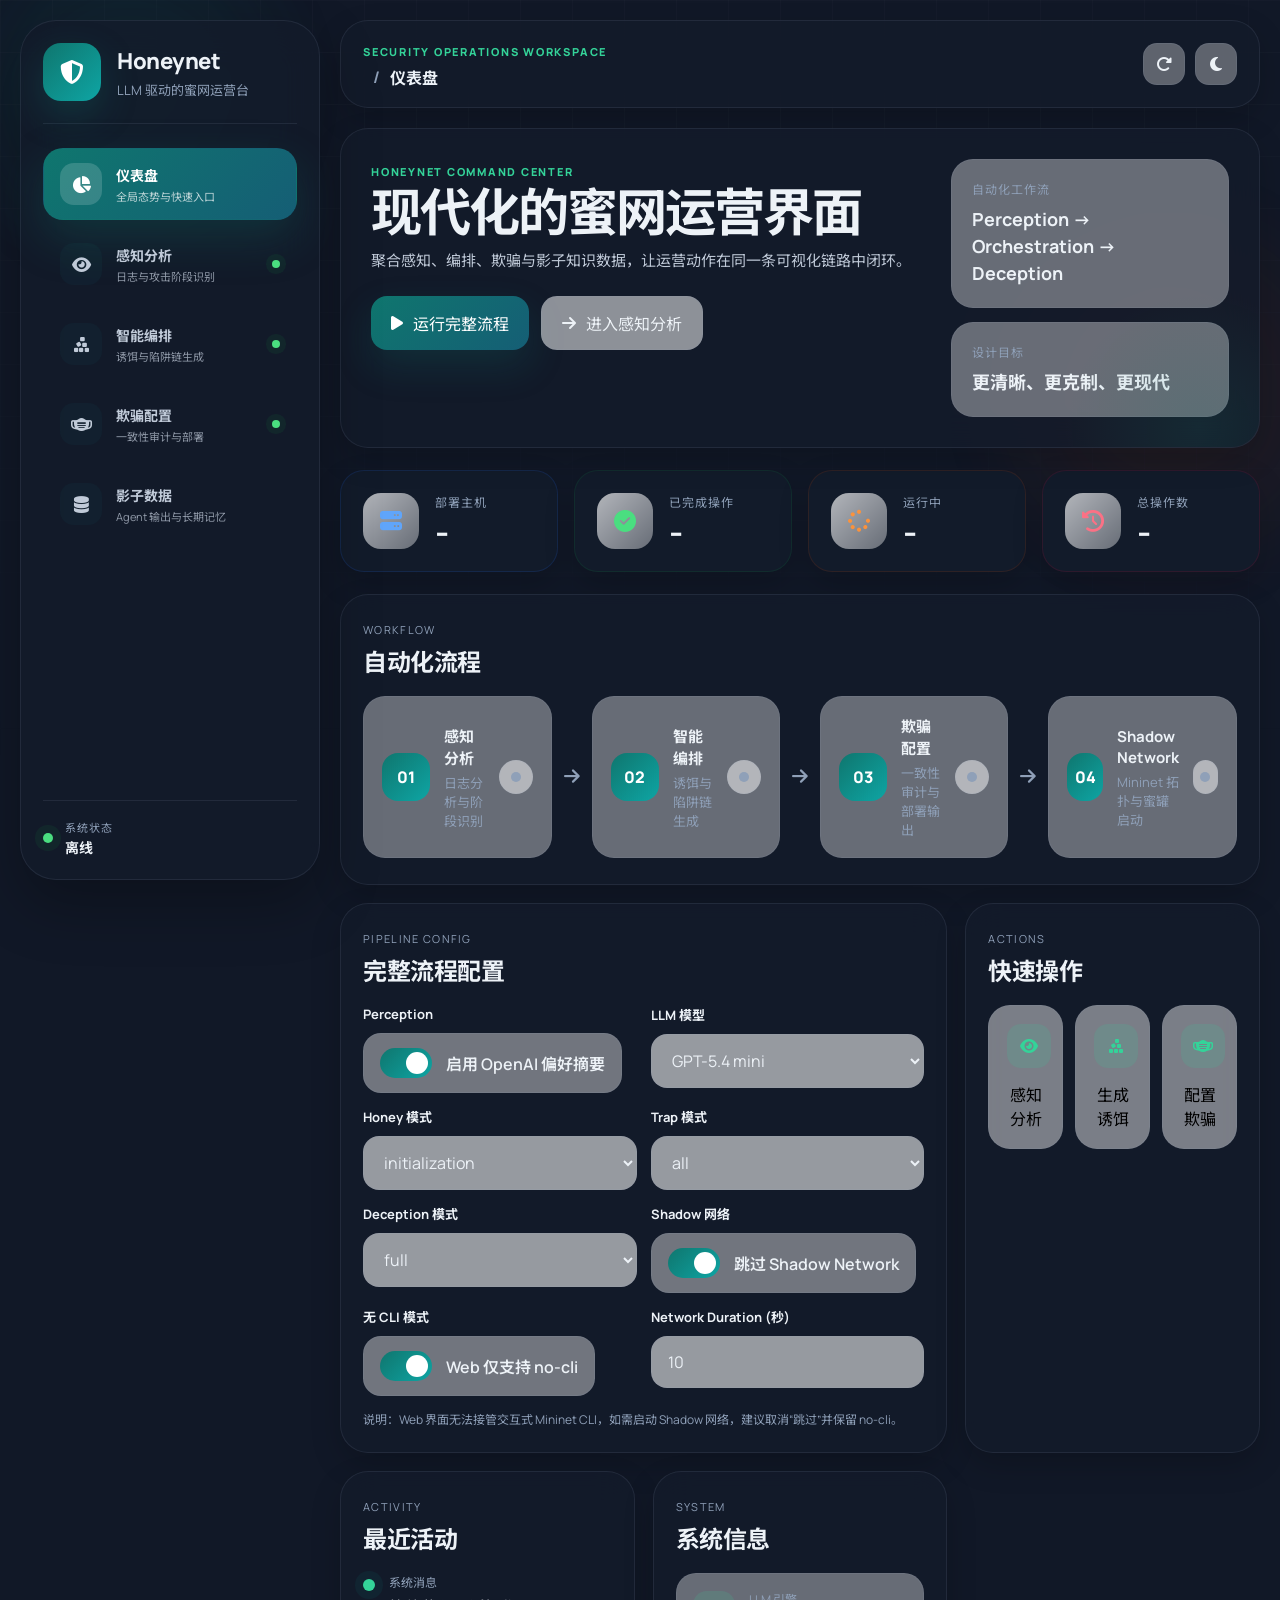
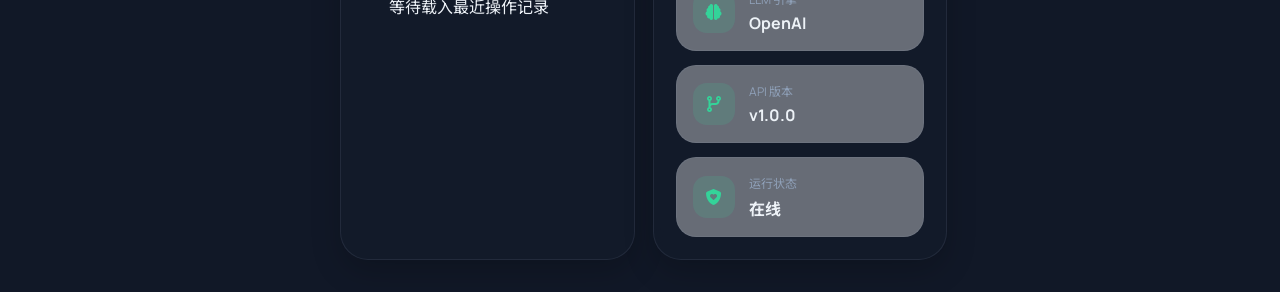
==== commit 30a4984f: "修改前端逻辑，增加全流程管道" ====
--- a/web/static/index.html
+++ b/web/static/index.html
@@ -3,117 +3,105 @@
 <head>
     <meta charset="UTF-8">
     <meta name="viewport" content="width=device-width, initial-scale=1.0">
-    <title>LLM Honeynet - 智能蜜网管理平台</title>
+    <title>LLM Honeynet 控制台</title>
+    <link rel="preconnect" href="https://fonts.googleapis.com">
+    <link rel="preconnect" href="https://fonts.gstatic.com" crossorigin>
+    <link href="https://fonts.googleapis.com/css2?family=Manrope:wght@400;500;600;700;800&family=Noto+Sans+SC:wght@400;500;700&display=swap" rel="stylesheet">
+    <link rel="stylesheet" href="https://cdnjs.cloudflare.com/ajax/libs/font-awesome/6.4.0/css/all.min.css">
     <link rel="stylesheet" href="styles.css">
-    <link rel="stylesheet" href="https://cdnjs.cloudflare.com/ajax/libs/font-awesome/6.4.0/css/all.min.css">
 </head>
 <body>
-    <!-- Background Animation -->
-    <div class="bg-animation">
-        <div class="bg-gradient"></div>
-        <div class="bg-particles">
-            <div class="particle"></div>
-            <div class="particle"></div>
-            <div class="particle"></div>
-            <div class="particle"></div>
-            <div class="particle"></div>
-            <div class="particle"></div>
-        </div>
+    <div class="background-scene" aria-hidden="true">
+        <div class="background-orb orb-one"></div>
+        <div class="background-orb orb-two"></div>
+        <div class="background-grid"></div>
     </div>
 
-    <!-- Glassmorphism Sidebar -->
-    <aside class="sidebar glassmorphism" id="sidebar">
-        <div class="sidebar-logo">
-            <div class="logo-icon">
-                <i class="fas fa-shield-halved"></i>
+    <aside class="sidebar" id="sidebar">
+        <div class="sidebar-shell">
+            <div class="brand-block">
+                <div class="brand-mark">
+                    <i class="fas fa-shield-halved"></i>
+                </div>
+                <div class="brand-copy">
+                    <h1>Honeynet</h1>
+                    <p>LLM 驱动的蜜网运营台</p>
+                </div>
             </div>
-            <div class="logo-text">
-                <h1>Honeynet</h1>
-                <span>智能蜜网平台</span>
-            </div>
-        </div>
-
-        <nav class="sidebar-nav">
-            <a href="#dashboard" class="nav-item active" data-page="dashboard">
-                <div class="nav-icon-wrapper">
-                    <i class="fas fa-chart-line"></i>
-                </div>
-                <div class="nav-text">
-                    <span>仪表盘</span>
-                    <small>Dashboard</small>
-                </div>
-            </a>
-            <a href="#perception" class="nav-item" data-page="perception">
-                <div class="nav-icon-wrapper">
-                    <i class="fas fa-eye"></i>
-                </div>
-                <div class="nav-text">
-                    <span>感知分析</span>
-                    <small>Perception</small>
-                </div>
-                <div class="nav-indicator" id="perception-indicator"></div>
-            </a>
-            <a href="#orchestration" class="nav-item" data-page="orchestration">
-                <div class="nav-icon-wrapper">
-                    <i class="fas fa-cogs"></i>
-                </div>
-                <div class="nav-text">
-                    <span>智能编排</span>
-                    <small>Orchestration</small>
-                </div>
-                <div class="nav-indicator" id="orchestration-indicator"></div>
-            </a>
-            <a href="#deception" class="nav-item" data-page="deception">
-                <div class="nav-icon-wrapper">
-                    <i class="fas fa-theater-masks"></i>
-                </div>
-                <div class="nav-text">
-                    <span>欺骗配置</span>
-                    <small>Deception</small>
-                </div>
-                <div class="nav-indicator" id="deception-indicator"></div>
-            </a>
-            <a href="#shadow" class="nav-item" data-page="shadow">
-                <div class="nav-icon-wrapper">
-                    <i class="fas fa-database"></i>
-                </div>
-                <div class="nav-text">
-                    <span>影子数据</span>
-                    <small>Shadow Data</small>
-                </div>
-            </a>
-        </nav>
-
-        <div class="sidebar-footer">
-            <div class="system-status">
-                <div class="status-dot status-active"></div>
-                <div class="status-text">
-                    <span class="status-label">系统状态</span>
-                    <span class="status-value" id="system-status-text">正常</span>
+
+            <nav class="sidebar-nav">
+                <a href="#dashboard" class="nav-item active" data-page="dashboard">
+                    <span class="nav-icon"><i class="fas fa-chart-pie"></i></span>
+                    <span class="nav-copy">
+                        <strong>仪表盘</strong>
+                        <small>全局态势与快速入口</small>
+                    </span>
+                </a>
+                <a href="#perception" class="nav-item" data-page="perception">
+                    <span class="nav-icon"><i class="fas fa-eye"></i></span>
+                    <span class="nav-copy">
+                        <strong>感知分析</strong>
+                        <small>日志与攻击阶段识别</small>
+                    </span>
+                    <span class="nav-indicator" id="perception-indicator"></span>
+                </a>
+                <a href="#orchestration" class="nav-item" data-page="orchestration">
+                    <span class="nav-icon"><i class="fas fa-cubes-stacked"></i></span>
+                    <span class="nav-copy">
+                        <strong>智能编排</strong>
+                        <small>诱饵与陷阱链生成</small>
+                    </span>
+                    <span class="nav-indicator" id="orchestration-indicator"></span>
+                </a>
+                <a href="#deception" class="nav-item" data-page="deception">
+                    <span class="nav-icon"><i class="fas fa-mask-face"></i></span>
+                    <span class="nav-copy">
+                        <strong>欺骗配置</strong>
+                        <small>一致性审计与部署</small>
+                    </span>
+                    <span class="nav-indicator" id="deception-indicator"></span>
+                </a>
+                <a href="#shadow" class="nav-item" data-page="shadow">
+                    <span class="nav-icon"><i class="fas fa-database"></i></span>
+                    <span class="nav-copy">
+                        <strong>影子数据</strong>
+                        <small>Agent 输出与长期记忆</small>
+                    </span>
+                </a>
+            </nav>
+
+            <div class="sidebar-footer">
+                <div class="system-status">
+                    <span class="status-dot status-active"></span>
+                    <div class="status-text">
+                        <span class="status-label">系统状态</span>
+                        <span class="status-value" id="system-status-text">正常</span>
+                    </div>
                 </div>
             </div>
         </div>
     </aside>
 
-    <!-- Main Content -->
     <main class="main-content">
-        <!-- Top Navigation Bar -->
-        <header class="top-nav glassmorphism">
-            <button class="menu-toggle" id="menu-toggle">
+        <header class="top-nav">
+            <button class="menu-toggle" id="menu-toggle" aria-label="切换菜单">
                 <span></span>
                 <span></span>
                 <span></span>
             </button>
 
-            <div class="breadcrumb" id="breadcrumb">
-                <i class="fas fa-home"></i>
-                <span class="breadcrumb-separator"><i class="fas fa-chevron-right"></i></span>
-                <span class="breadcrumb-current" id="page-title">仪表盘</span>
+            <div class="top-nav-copy">
+                <div class="eyebrow">Security Operations Workspace</div>
+                <div class="breadcrumb" id="breadcrumb">
+                    <i class="fas fa-grid-2"></i>
+                    <span class="breadcrumb-separator">/</span>
+                    <span class="breadcrumb-current" id="page-title">仪表盘</span>
+                </div>
             </div>
 
             <div class="top-nav-actions">
                 <button class="icon-btn" onclick="refreshCurrentPage()" title="刷新">
-                    <i class="fas fa-sync-alt"></i>
+                    <i class="fas fa-rotate-right"></i>
                 </button>
                 <button class="icon-btn" onclick="toggleTheme()" title="切换主题">
                     <i class="fas fa-moon"></i>
@@ -121,488 +109,512 @@
             </div>
         </header>
 
-        <!-- Page Content -->
         <div class="content-wrapper">
-            <!-- Dashboard Page -->
-            <div class="page active" id="page-dashboard">
-                <!-- Stats Cards -->
+            <section class="page active" id="page-dashboard">
+                <div class="hero-panel">
+                    <div class="hero-copy">
+                        <span class="eyebrow">Honeynet Command Center</span>
+                        <h2>现代化的蜜网运营界面</h2>
+                        <p>聚合感知、编排、欺骗与影子知识数据，让运营动作在同一条可视化链路中闭环。</p>
+                        <div class="hero-actions">
+                            <button class="btn-primary-gradient" onclick="runFullPipeline()">
+                                <i class="fas fa-play"></i>
+                                <span>运行完整流程</span>
+                            </button>
+                            <button class="btn-secondary" onclick="navigateTo('perception')">
+                                <i class="fas fa-arrow-right"></i>
+                                <span>进入感知分析</span>
+                            </button>
+                        </div>
+                    </div>
+                    <div class="hero-aside">
+                        <div class="hero-kpi">
+                            <span>自动化工作流</span>
+                            <strong>Perception → Orchestration → Deception</strong>
+                        </div>
+                        <div class="hero-kpi">
+                            <span>设计目标</span>
+                            <strong>更清晰、更克制、更现代</strong>
+                        </div>
+                    </div>
+                </div>
+
                 <div class="stats-container">
-                    <div class="stat-card gradient-blue">
-                        <div class="stat-icon">
-                            <i class="fas fa-server"></i>
-                        </div>
+                    <div class="stat-card accent-blue">
+                        <div class="stat-icon"><i class="fas fa-server"></i></div>
                         <div class="stat-content">
-                            <div class="stat-value" id="stat-hosts">-</div>
-                            <div class="stat-label">部署主机</div>
-                        </div>
-                        <div class="stat-chart">
-                            <svg viewBox="0 0 36 36">
-                                <path d="M18 2.0845 a 15.9155 15.9155 0 0 1 12.8424 9.6245 1.3898 1.3898 0 0 1 5.5775-4.3759 15.9155 15.9155 0 0 1-12.8424 9.6245 1.3898 1.3898 0 0 1 5.5775-4.3759Z" />
-                            </svg>
-                        </div>
-                    </div>
-
-                    <div class="stat-card gradient-green">
-                        <div class="stat-icon">
-                            <i class="fas fa-check-circle"></i>
-                        </div>
+                            <span class="stat-label">部署主机</span>
+                            <strong class="stat-value" id="stat-hosts">-</strong>
+                        </div>
+                    </div>
+                    <div class="stat-card accent-green">
+                        <div class="stat-icon"><i class="fas fa-circle-check"></i></div>
                         <div class="stat-content">
-                            <div class="stat-value" id="stat-completed">-</div>
-                            <div class="stat-label">已完成</div>
-                        </div>
-                        <div class="stat-trend" id="stat-trend">
-                            <i class="fas fa-arrow-up"></i>
-                            <span>+12%</span>
-                        </div>
-                    </div>
-
-                    <div class="stat-card gradient-orange">
-                        <div class="stat-icon">
-                            <i class="fas fa-spinner"></i>
-                        </div>
+                            <span class="stat-label">已完成操作</span>
+                            <strong class="stat-value" id="stat-completed">-</strong>
+                        </div>
+                    </div>
+                    <div class="stat-card accent-amber">
+                        <div class="stat-icon"><i class="fas fa-spinner"></i></div>
                         <div class="stat-content">
-                            <div class="stat-value" id="stat-running">-</div>
-                            <div class="stat-label">运行中</div>
-                        </div>
-                        <div class="stat-pulse">
-                            <span class="pulse-dot"></span>
-                            <span class="pulse-text">实时</span>
-                        </div>
-                    </div>
-
-                    <div class="stat-card gradient-purple">
-                        <div class="stat-icon">
-                            <i class="fas fa-history"></i>
-                        </div>
+                            <span class="stat-label">运行中</span>
+                            <strong class="stat-value" id="stat-running">-</strong>
+                        </div>
+                    </div>
+                    <div class="stat-card accent-rose">
+                        <div class="stat-icon"><i class="fas fa-clock-rotate-left"></i></div>
                         <div class="stat-content">
-                            <div class="stat-value" id="stat-total">-</div>
-                            <div class="stat-label">总操作</div>
-                        </div>
-                    </div>
-                </div>
-
-                <!-- Main Dashboard Grid -->
+                            <span class="stat-label">总操作数</span>
+                            <strong class="stat-value" id="stat-total">-</strong>
+                        </div>
+                    </div>
+                </div>
+
                 <div class="dashboard-grid">
-                    <!-- Phase Pipeline -->
-                    <div class="dashboard-card pipeline-card">
-                        <div class="card-header">
-                            <h3><i class="fas fa-project-diagram"></i>自动化流程</h3>
-                        </div>
-                        <div class="card-body">
-                            <div class="pipeline-container">
-                                <div class="pipeline-step" data-step="perception">
-                                    <div class="step-number">1</div>
-                                    <div class="step-content">
-                                        <div class="step-title">感知分析</div>
-                                        <div class="step-description">日志分析 & 阶段识别</div>
-                                    </div>
-                                    <div class="step-status" id="pipeline-perception">
-                                        <span class="status-dot"></span>
-                                    </div>
-                                </div>
-                                <div class="pipeline-arrow"><i class="fas fa-chevron-right"></i></div>
-
-                                <div class="pipeline-step" data-step="orchestration">
-                                    <div class="step-number">2</div>
-                                    <div class="step-content">
-                                        <div class="step-title">智能编排</div>
-                                        <div class="step-description">诱饵生成 & 陷阱配置</div>
-                                    </div>
-                                    <div class="step-status" id="pipeline-orchestration">
-                                        <span class="status-dot"></span>
-                                    </div>
-                                </div>
-                                <div class="pipeline-arrow"><i class="fas fa-chevron-right"></i></div>
-
-                                <div class="pipeline-step" data-step="deception">
-                                    <div class="step-number">3</div>
-                                    <div class="step-content">
-                                        <div class="step-title">欺骗配置</div>
-                                        <div class="step-description">一致性审计 & 部署生成</div>
-                                    </div>
-                                    <div class="step-status" id="pipeline-deception">
-                                        <span class="status-dot"></span>
-                                    </div>
-                                </div>
-                            </div>
-                            <div class="pipeline-actions">
-                                <button class="btn-primary-gradient" onclick="runFullPipeline()">
-                                    <i class="fas fa-play"></i>
-                                    <span>运行完整流程</span>
-                                </button>
-                            </div>
-                        </div>
-                    </div>
-
-                    <!-- Quick Actions -->
-                    <div class="dashboard-card quick-actions-card">
-                        <div class="card-header">
-                            <h3><i class="fas fa-bolt"></i>快速操作</h3>
-                        </div>
-                        <div class="card-body">
-                            <div class="quick-actions-grid">
-                                <button class="quick-action-item" onclick="navigateTo('perception')">
-                                    <div class="quick-icon quick-icon-blue">
-                                        <i class="fas fa-eye"></i>
-                                    </div>
-                                    <span>感知分析</span>
-                                </button>
-                                <button class="quick-action-item" onclick="navigateTo('orchestration')">
-                                    <div class="quick-icon quick-icon-green">
-                                        <i class="fas fa-cogs"></i>
-                                    </div>
-                                    <span>生成诱饵</span>
-                                </button>
-                                <button class="quick-action-item" onclick="navigateTo('deception')">
-                                    <div class="quick-icon quick-icon-orange">
-                                        <i class="fas fa-theater-masks"></i>
-                                    </div>
-                                    <span>配置欺骗</span>
-                                </button>
-                            </div>
-                        </div>
-                    </div>
-
-                    <!-- Recent Activity -->
-                    <div class="dashboard-card activity-card">
-                        <div class="card-header">
-                            <h3><i class="fas fa-clock"></i>最近活动</h3>
-                            <a href="#operations" class="view-all-link">查看全部 <i class="fas fa-arrow-right"></i></a>
-                        </div>
-                        <div class="card-body">
-                            <div class="activity-timeline" id="recent-activity">
-                                <div class="activity-item">
-                                    <div class="activity-dot"></div>
-                                    <div class="activity-content">
-                                        <div class="activity-time">刚刚</div>
-                                        <div class="activity-text">系统初始化完成</div>
-                                    </div>
-                                </div>
-                            </div>
-                        </div>
-                    </div>
-
-                    <!-- System Info -->
-                    <div class="dashboard-card info-card">
-                        <div class="card-header">
-                            <h3><i class="fas fa-info-circle"></i>系统信息</h3>
-                        </div>
-                        <div class="card-body">
-                            <div class="info-grid">
-                                <div class="info-item">
-                                    <i class="fas fa-microchip"></i>
-                                    <div>
-                                        <div class="info-label">LLM 引擎</div>
-                                        <div class="info-value">OpenAI</div>
-                                    </div>
-                                </div>
-                                <div class="info-item">
-                                    <i class="fas fa-code-branch"></i>
-                                    <div>
-                                        <div class="info-label">API 版本</div>
-                                        <div class="info-value">v1.0.0</div>
-                                    </div>
-                                </div>
-                                <div class="info-item">
-                                    <i class="fas fa-network-wired"></i>
-                                    <div>
-                                        <div class="info-label">状态</div>
-                                        <div class="info-value text-success">运行中</div>
-                                    </div>
-                                </div>
-                            </div>
-                        </div>
-                    </div>
-                </div>
-            </div>
-
-            <!-- Perception Page -->
-            <div class="page" id="page-perception">
-                <div class="page-header-section">
-                    <div class="page-title-section">
-                        <div class="page-title-wrapper">
-                            <h1 class="page-title-large">
+                    <article class="surface-card pipeline-card">
+                        <div class="section-head">
+                            <div>
+                                <span class="section-kicker">Workflow</span>
+                                <h3>自动化流程</h3>
+                            </div>
+                        </div>
+                        <div class="pipeline-container">
+                            <div class="pipeline-step">
+                                <div class="step-index">01</div>
+                                <div class="step-meta">
+                                    <strong>感知分析</strong>
+                                    <span>日志分析与阶段识别</span>
+                                </div>
+                                <div class="step-status" id="pipeline-perception"><span class="status-dot"></span></div>
+                            </div>
+                            <div class="pipeline-arrow"><i class="fas fa-arrow-right"></i></div>
+                            <div class="pipeline-step">
+                                <div class="step-index">02</div>
+                                <div class="step-meta">
+                                    <strong>智能编排</strong>
+                                    <span>诱饵与陷阱链生成</span>
+                                </div>
+                                <div class="step-status" id="pipeline-orchestration"><span class="status-dot"></span></div>
+                            </div>
+                            <div class="pipeline-arrow"><i class="fas fa-arrow-right"></i></div>
+                            <div class="pipeline-step">
+                                <div class="step-index">03</div>
+                                <div class="step-meta">
+                                    <strong>欺骗配置</strong>
+                                    <span>一致性审计与部署输出</span>
+                                </div>
+                                <div class="step-status" id="pipeline-deception"><span class="status-dot"></span></div>
+                            </div>
+                            <div class="pipeline-arrow"><i class="fas fa-arrow-right"></i></div>
+                            <div class="pipeline-step">
+                                <div class="step-index">04</div>
+                                <div class="step-meta">
+                                    <strong>Shadow Network</strong>
+                                    <span>Mininet 拓扑与蜜罐启动</span>
+                                </div>
+                                <div class="step-status" id="pipeline-network"><span class="status-dot"></span></div>
+                            </div>
+                        </div>
+                    </article>
+
+                    <article class="surface-card pipeline-settings-card">
+                        <div class="section-head">
+                            <div>
+                                <span class="section-kicker">Pipeline Config</span>
+                                <h3>完整流程配置</h3>
+                            </div>
+                        </div>
+                        <div class="config-grid-compact">
+                            <div class="field">
+                                <span>Perception</span>
+                                <label class="toggle-switch">
+                                    <input type="checkbox" id="pipeline-openai" checked>
+                                    <span class="toggle-label">
+                                        <span class="toggle-slider"></span>
+                                        <span class="toggle-text">启用 OpenAI 偏好摘要</span>
+                                    </span>
+                                </label>
+                            </div>
+                            <label class="field">
+                                <span>LLM 模型</span>
+                                <select id="pipeline-openai-model" class="modern-select">
+                                    <option value="gpt-5.4-mini">GPT-5.4 mini</option>
+                                    <option value="gpt-5.4">GPT-5.4</option>
+                                    <option value="gpt-5.4-nano">GPT-5.4 nano</option>
+                                    <option value="gpt-4.1">GPT-4.1</option>
+                                </select>
+                            </label>
+                            <label class="field">
+                                <span>Honey 模式</span>
+                                <select id="pipeline-honey-mode" class="modern-select">
+                                    <option value="initialization">initialization</option>
+                                    <option value="finetune">finetune</option>
+                                </select>
+                            </label>
+                            <label class="field">
+                                <span>Trap 模式</span>
+                                <select id="pipeline-trap-mode" class="modern-select">
+                                    <option value="all">all</option>
+                                    <option value="host">host</option>
+                                    <option value="interhost">interhost</option>
+                                </select>
+                            </label>
+                            <label class="field">
+                                <span>Deception 模式</span>
+                                <select id="pipeline-deception-mode" class="modern-select">
+                                    <option value="full">full</option>
+                                    <option value="consistency">consistency</option>
+                                    <option value="generate-configs">generate-configs</option>
+                                </select>
+                            </label>
+                            <div class="field">
+                                <span>Shadow 网络</span>
+                                <label class="toggle-switch">
+                                    <input type="checkbox" id="pipeline-skip-network" checked>
+                                    <span class="toggle-label">
+                                        <span class="toggle-slider"></span>
+                                        <span class="toggle-text">跳过 Shadow Network</span>
+                                    </span>
+                                </label>
+                            </div>
+                            <div class="field">
+                                <span>无 CLI 模式</span>
+                                <label class="toggle-switch">
+                                    <input type="checkbox" id="pipeline-network-no-cli" checked>
+                                    <span class="toggle-label">
+                                        <span class="toggle-slider"></span>
+                                        <span class="toggle-text">Web 仅支持 no-cli</span>
+                                    </span>
+                                </label>
+                            </div>
+                            <label class="field">
+                                <span>Network Duration (秒)</span>
+                                <input type="number" id="pipeline-network-duration" class="modern-input" min="0" step="1" value="10">
+                            </label>
+                        </div>
+                        <p class="helper-text">说明：Web 界面无法接管交互式 Mininet CLI，如需启动 Shadow 网络，建议取消“跳过”并保留 no-cli。</p>
+                        <div id="full-pipeline-result" class="operation-result"></div>
+                    </article>
+
+                    <article class="surface-card">
+                        <div class="section-head">
+                            <div>
+                                <span class="section-kicker">Actions</span>
+                                <h3>快速操作</h3>
+                            </div>
+                        </div>
+                        <div class="quick-actions-grid">
+                            <button class="quick-action-item" onclick="navigateTo('perception')">
                                 <i class="fas fa-eye"></i>
-                                感知分析
-                            </h1>
-                            <p class="page-subtitle">分析蜜罐日志，识别攻击阶段和行为模式</p>
-                        </div>
-                    </div>
+                                <span>感知分析</span>
+                            </button>
+                            <button class="quick-action-item" onclick="navigateTo('orchestration')">
+                                <i class="fas fa-cubes-stacked"></i>
+                                <span>生成诱饵</span>
+                            </button>
+                            <button class="quick-action-item" onclick="navigateTo('deception')">
+                                <i class="fas fa-mask-face"></i>
+                                <span>配置欺骗</span>
+                            </button>
+                        </div>
+                    </article>
+
+                    <article class="surface-card">
+                        <div class="section-head">
+                            <div>
+                                <span class="section-kicker">Activity</span>
+                                <h3>最近活动</h3>
+                            </div>
+                        </div>
+                        <div class="activity-timeline" id="recent-activity">
+                            <div class="activity-item">
+                                <div class="activity-dot"></div>
+                                <div class="activity-content">
+                                    <div class="activity-time">系统消息</div>
+                                    <div class="activity-text">等待载入最近操作记录</div>
+                                </div>
+                            </div>
+                        </div>
+                    </article>
+
+                    <article class="surface-card">
+                        <div class="section-head">
+                            <div>
+                                <span class="section-kicker">System</span>
+                                <h3>系统信息</h3>
+                            </div>
+                        </div>
+                        <div class="info-grid">
+                            <div class="info-item">
+                                <i class="fas fa-brain"></i>
+                                <div>
+                                    <span class="info-label">LLM 引擎</span>
+                                    <strong class="info-value">OpenAI</strong>
+                                </div>
+                            </div>
+                            <div class="info-item">
+                                <i class="fas fa-code-branch"></i>
+                                <div>
+                                    <span class="info-label">API 版本</span>
+                                    <strong class="info-value">v1.0.0</strong>
+                                </div>
+                            </div>
+                            <div class="info-item">
+                                <i class="fas fa-shield-heart"></i>
+                                <div>
+                                    <span class="info-label">运行状态</span>
+                                    <strong class="info-value">在线</strong>
+                                </div>
+                            </div>
+                        </div>
+                    </article>
+                </div>
+            </section>
+
+            <section class="page" id="page-perception">
+                <div class="page-intro">
+                    <span class="eyebrow">Perception</span>
+                    <h2>感知分析</h2>
+                    <p>从主机日志中提取攻击活动、阶段和摘要，形成前置感知结果。</p>
                 </div>
 
                 <div class="content-grid">
-                    <!-- Host Selection -->
-                    <div class="content-card">
-                        <div class="card-header">
-                            <h3><i class="fas fa-server"></i>目标主机</h3>
-                            <button class="btn-icon" onclick="loadHosts()">
-                                <i class="fas fa-sync-alt"></i>
-                            </button>
-                        </div>
-                        <div class="card-body">
-                            <div class="hosts-grid" id="perception-hosts">
-                                <div class="loading-spinner">
-                                    <div class="spinner"></div>
-                                </div>
-                            </div>
-                        </div>
-                    </div>
-
-                    <!-- Analysis Panel -->
-                    <div class="content-card">
-                        <div class="card-header">
-                            <h3><i class="fas fa-brain"></i>智能分析</h3>
-                        </div>
-                        <div class="card-body">
-                            <div class="analysis-config">
-                                <div class="config-option">
-                                    <div class="toggle-switch">
-                                        <input type="checkbox" id="perception-openai" checked>
-                                        <label for="perception-openai" class="toggle-label">
-                                            <span class="toggle-slider"></span>
-                                            <span class="toggle-text">使用 OpenAI 智能摘要</span>
-                                        </label>
-                                    </div>
-                                </div>
-                            </div>
-                            <div class="action-area">
-                                <button class="btn-primary-gradient" onclick="runPerception()">
-                                    <i class="fas fa-search"></i>
-                                    <span>开始分析</span>
-                                </button>
-                            </div>
-                        </div>
-                    </div>
-
-                    <!-- Results -->
-                    <div class="content-card full-width">
-                        <div class="card-header">
-                            <h3><i class="fas fa-chart-bar"></i>分析结果</h3>
+                    <article class="surface-card">
+                        <div class="section-head">
+                            <div>
+                                <span class="section-kicker">Targets</span>
+                                <h3>目标主机</h3>
+                            </div>
+                            <button class="btn-icon" onclick="loadHosts()"><i class="fas fa-rotate-right"></i></button>
+                        </div>
+                        <div id="perception-hosts" class="hosts-grid">
+                            <div class="loading-spinner"><div class="spinner"></div></div>
+                        </div>
+                    </article>
+
+                    <article class="surface-card control-card">
+                        <div class="section-head">
+                            <div>
+                                <span class="section-kicker">Analysis</span>
+                                <h3>分析配置</h3>
+                            </div>
+                        </div>
+                        <div class="analysis-config">
+                            <label class="toggle-switch">
+                                <input type="checkbox" id="perception-openai" checked>
+                                <span class="toggle-label">
+                                    <span class="toggle-slider"></span>
+                                    <span class="toggle-text">使用 OpenAI 智能摘要</span>
+                                </span>
+                            </label>
+                            <label class="field">
+                                <span>摘要模型</span>
+                                <select id="perception-model" class="modern-select">
+                                    <option value="gpt-5.4-mini">GPT-5.4 mini</option>
+                                    <option value="gpt-5.4">GPT-5.4</option>
+                                    <option value="gpt-5.4-nano">GPT-5.4 nano</option>
+                                    <option value="gpt-4.1">GPT-4.1</option>
+                                </select>
+                            </label>
+                        </div>
+                        <button class="btn-primary-gradient" onclick="runPerception()">
+                            <i class="fas fa-search"></i>
+                            <span>开始分析</span>
+                        </button>
+                    </article>
+
+                    <article class="surface-card full-width">
+                        <div class="section-head">
+                            <div>
+                                <span class="section-kicker">Output</span>
+                                <h3>分析结果</h3>
+                            </div>
                             <span class="status-badge" id="perception-status">
                                 <span class="status-dot"></span>
                                 <span class="status-text">等待运行</span>
                             </span>
                         </div>
-                        <div class="card-body">
-                            <div id="perception-results" class="results-container">
-                                <div class="empty-state">
-                                    <i class="fas fa-search"></i>
-                                    <p>运行分析后显示结果</p>
-                                </div>
-                            </div>
-                        </div>
-                    </div>
-                </div>
-            </div>
-
-            <!-- Orchestration Page -->
-            <div class="page" id="page-orchestration">
-                <div class="page-header-section">
-                    <div class="page-title-section">
-                        <div class="page-title-wrapper">
-                            <h1 class="page-title-large">
-                                <i class="fas fa-cogs"></i>
-                                智能编排
-                            </h1>
-                            <p class="page-subtitle">使用 LLM 生成端口、文件和漏洞诱饵，以及陷阱链</p>
-                        </div>
-                    </div>
-                </div>
-
-                <!-- Orchestration Status -->
+                        <div id="perception-results" class="results-container">
+                            <div class="empty-state">
+                                <i class="fas fa-magnifying-glass-chart"></i>
+                                <p>运行分析后显示结果</p>
+                            </div>
+                        </div>
+                    </article>
+                </div>
+            </section>
+
+            <section class="page" id="page-orchestration">
+                <div class="page-intro">
+                    <span class="eyebrow">Orchestration</span>
+                    <h2>智能编排</h2>
+                    <p>在不改后端逻辑的前提下，统一 Honey Agent、Trap Agent 与偏好学习的操作体验。</p>
+                </div>
+
                 <div class="orchestration-status-bar">
                     <div class="status-item">
-                        <div class="status-icon-wrapper status-blue">
-                            <i class="fas fa-honey-pot"></i>
-                        </div>
+                        <span class="status-icon-wrapper status-blue"><i class="fas fa-honey-pot"></i></span>
                         <div class="status-info">
-                            <div class="status-title">Honey Agent</div>
-                            <div class="status-value" id="status-honey">待运行</div>
+                            <span class="status-title">Honey Agent</span>
+                            <strong class="status-value" id="status-honey">待运行</strong>
                         </div>
                     </div>
                     <div class="status-item">
-                        <div class="status-icon-wrapper status-orange">
-                            <i class="fas fa-triangle-exclamation"></i>
-                        </div>
+                        <span class="status-icon-wrapper status-amber"><i class="fas fa-triangle-exclamation"></i></span>
                         <div class="status-info">
-                            <div class="status-title">Trap Agent</div>
-                            <div class="status-value" id="status-trap">待运行</div>
+                            <span class="status-title">Trap Agent</span>
+                            <strong class="status-value" id="status-trap">待运行</strong>
                         </div>
                     </div>
                     <div class="status-item">
-                        <div class="status-icon-wrapper status-purple">
-                            <i class="fas fa-brain"></i>
-                        </div>
+                        <span class="status-icon-wrapper status-rose"><i class="fas fa-brain"></i></span>
                         <div class="status-info">
-                            <div class="status-title">偏好学习</div>
-                            <div class="status-value" id="status-prefs">待运行</div>
+                            <span class="status-title">偏好学习</span>
+                            <strong class="status-value" id="status-prefs">待运行</strong>
                         </div>
                     </div>
                 </div>
 
                 <div class="content-grid">
-                    <!-- Honey Agent Card -->
-                    <div class="agent-card">
-                        <div class="agent-header agent-header-blue">
-                            <div class="agent-icon">
-                                <i class="fas fa-honey-pot"></i>
-                            </div>
-                            <div class="agent-info">
+                    <article class="agent-card">
+                        <div class="agent-header">
+                            <div class="agent-icon blue"><i class="fas fa-honey-pot"></i></div>
+                            <div>
                                 <h3>Honey Agent</h3>
-                                <span class="agent-badge">诱饵生成</span>
+                                <p>生成服务、文件和漏洞诱饵</p>
                             </div>
                         </div>
                         <div class="agent-body">
-                            <p class="agent-description">基于 OpenAI 生成端口、文件和漏洞类别的欺骗性诱饵</p>
-
-                            <div class="agent-config">
-                                <div class="config-row">
-                                    <div class="config-col">
-                                        <label>运行模式</label>
-                                        <select id="honey-mode" class="modern-select">
-                                            <option value="initialization">初始化</option>
-                                            <option value="finetune">微调优化</option>
-                                        </select>
-                                    </div>
-                                    <div class="config-col">
-                                        <label>模型</label>
-                                        <select id="honey-model" class="modern-select">
-                                            <option value="gpt-4o-mini">GPT-4o Mini</option>
-                                            <option value="gpt-4o">GPT-4o</option>
-                                        </select>
-                                    </div>
-                                </div>
-                                <div class="config-row">
-                                    <div class="config-col">
-                                        <label>温度: <span id="honey-temp-val">0.1</span></label>
-                                        <input type="range" class="slider" id="honey-temp" min="0" max="1" step="0.1" value="0.1">
-                                    </div>
-                                    <div class="config-col">
-                                        <label>Top-P: <span id="honey-topp-val">0.9</span></label>
-                                        <input type="range" class="slider" id="honey-topp" min="0" max="1" step="0.1" value="0.9">
-                                    </div>
-                                </div>
-                            </div>
-
+                            <div class="config-row">
+                                <label class="field">
+                                    <span>运行模式</span>
+                                    <select id="honey-mode" class="modern-select">
+                                        <option value="initialization">初始化</option>
+                                        <option value="finetune">微调优化</option>
+                                    </select>
+                                </label>
+                                <label class="field">
+                                    <span>模型</span>
+                                    <select id="honey-model" class="modern-select">
+                                        <option value="gpt-5.4-mini">GPT-5.4 mini</option>
+                                        <option value="gpt-5.4">GPT-5.4</option>
+                                        <option value="gpt-5.4-nano">GPT-5.4 nano</option>
+                                        <option value="gpt-4.1">GPT-4.1</option>
+                                    </select>
+                                </label>
+                            </div>
+                            <div class="config-row">
+                                <label class="field">
+                                    <span>温度: <strong id="honey-temp-val">0.1</strong></span>
+                                    <input type="range" class="slider" id="honey-temp" min="0" max="1" step="0.1" value="0.1">
+                                </label>
+                                <label class="field">
+                                    <span>Top-P: <strong id="honey-topp-val">0.9</strong></span>
+                                    <input type="range" class="slider" id="honey-topp" min="0" max="1" step="0.1" value="0.9">
+                                </label>
+                            </div>
                             <button class="btn-primary-gradient btn-block" onclick="runHoneyAgent()">
                                 <i class="fas fa-rocket"></i>
                                 <span>运行 Honey Agent</span>
                             </button>
-
                             <div id="honey-result" class="agent-result"></div>
                         </div>
-                    </div>
-
-                    <!-- Trap Agent Card -->
-                    <div class="agent-card">
-                        <div class="agent-header agent-header-orange">
-                            <div class="agent-icon">
-                                <i class="fas fa-triangle-exclamation"></i>
-                            </div>
-                            <div class="agent-info">
+                    </article>
+
+                    <article class="agent-card">
+                        <div class="agent-header">
+                            <div class="agent-icon amber"><i class="fas fa-triangle-exclamation"></i></div>
+                            <div>
                                 <h3>Trap Agent</h3>
-                                <span class="agent-badge">陷阱生成</span>
+                                <p>生成主机内闭环与跨主机陷阱链</p>
                             </div>
                         </div>
                         <div class="agent-body">
-                            <p class="agent-description">生成主机内文件闭环和跨主机陷阱链</p>
-
-                            <div class="agent-config">
-                                <div class="config-row">
-                                    <div class="config-col">
-                                        <label>运行模式</label>
-                                        <select id="trap-mode" class="modern-select">
-                                            <option value="all">完整流程</option>
-                                            <option value="host">仅主机内</option>
-                                            <option value="interhost">仅跨主机</option>
-                                        </select>
-                                    </div>
-                                    <div class="config-col">
-                                        <label>模型</label>
-                                        <select id="trap-model" class="modern-select">
-                                            <option value="gpt-4o-mini">GPT-4o Mini</option>
-                                            <option value="gpt-4o">GPT-4o</option>
-                                        </select>
-                                    </div>
-                                </div>
-                                <div class="config-row">
-                                    <div class="config-col">
-                                        <label>温度: <span id="trap-temp-val">0.15</span></label>
-                                        <input type="range" class="slider" id="trap-temp" min="0" max="1" step="0.05" value="0.15">
-                                    </div>
-                                    <div class="config-col">
-                                        <label>Top-P: <span id="trap-topp-val">0.85</span></label>
-                                        <input type="range" class="slider" id="trap-topp" min="0" max="1" step="0.05" value="0.85">
-                                    </div>
-                                </div>
-                            </div>
-
+                            <div class="config-row">
+                                <label class="field">
+                                    <span>运行模式</span>
+                                    <select id="trap-mode" class="modern-select">
+                                        <option value="all">完整流程</option>
+                                        <option value="host">仅主机内</option>
+                                        <option value="interhost">仅跨主机</option>
+                                    </select>
+                                </label>
+                                <label class="field">
+                                    <span>模型</span>
+                                    <select id="trap-model" class="modern-select">
+                                        <option value="gpt-5.4-mini">GPT-5.4 mini</option>
+                                        <option value="gpt-5.4">GPT-5.4</option>
+                                        <option value="gpt-5.4-nano">GPT-5.4 nano</option>
+                                        <option value="gpt-4.1">GPT-4.1</option>
+                                    </select>
+                                </label>
+                            </div>
+                            <div class="config-row">
+                                <label class="field">
+                                    <span>温度: <strong id="trap-temp-val">0.15</strong></span>
+                                    <input type="range" class="slider" id="trap-temp" min="0" max="1" step="0.05" value="0.15">
+                                </label>
+                                <label class="field">
+                                    <span>Top-P: <strong id="trap-topp-val">0.85</strong></span>
+                                    <input type="range" class="slider" id="trap-topp" min="0" max="1" step="0.05" value="0.85">
+                                </label>
+                            </div>
                             <button class="btn-primary-gradient btn-block" onclick="runTrapAgent()">
                                 <i class="fas fa-rocket"></i>
                                 <span>运行 Trap Agent</span>
                             </button>
-
                             <div id="trap-result" class="agent-result"></div>
                         </div>
-                    </div>
-
-                    <!-- Preferences Card -->
-                    <div class="agent-card full-width">
-                        <div class="agent-header agent-header-purple">
-                            <div class="agent-icon">
-                                <i class="fas fa-brain"></i>
-                            </div>
-                            <div class="agent-info">
+                    </article>
+
+                    <article class="surface-card full-width">
+                        <div class="section-head">
+                            <div>
+                                <span class="section-kicker">Preference Learning</span>
                                 <h3>攻击者偏好</h3>
-                                <span class="agent-badge">偏好学习</span>
-                            </div>
-                        </div>
-                        <div class="agent-body">
-                            <p class="agent-description">设置攻击者偏好以指导诱饵生成</p>
-
-                            <div class="preferences-editor">
-                                <div class="editor-header">
-                                    <span>偏好列表</span>
-                                    <div class="editor-actions">
-                                        <button class="btn-small" onclick="loadPreferences()">
-                                            <i class="fas fa-folder-open"></i>
-                                        </button>
-                                        <button class="btn-small btn-primary" onclick="savePreferences()">
-                                            <i class="fas fa-save"></i>
-                                        </button>
-                                    </div>
-                                </div>
-                                <textarea id="preferences-list" class="code-editor" placeholder="例如：&#10;credential theft&#10;ssh brute force&#10;data exfiltration"></textarea>
-                            </div>
-                        </div>
-                    </div>
-                </div>
-            </div>
-
-            <!-- Deception Page -->
-            <div class="page" id="page-deception">
-                <div class="page-header-section">
-                    <div class="page-title-section">
-                        <div class="page-title-wrapper">
-                            <h1 class="page-title-large">
-                                <i class="fas fa-theater-masks"></i>
-                                欺骗配置
-                            </h1>
-                            <p class="page-subtitle">执行一致性审计并生成部署配置</p>
-                        </div>
-                    </div>
+                            </div>
+                            <div class="editor-actions">
+                                <button class="btn-small" onclick="loadPreferences()"><i class="fas fa-folder-open"></i></button>
+                                <button class="btn-small btn-small-primary" onclick="savePreferences()"><i class="fas fa-save"></i></button>
+                            </div>
+                        </div>
+                        <textarea id="preferences-list" class="code-editor" placeholder="例如：&#10;credential theft&#10;ssh brute force&#10;data exfiltration"></textarea>
+                    </article>
+                </div>
+            </section>
+
+            <section class="page" id="page-deception">
+                <div class="page-intro">
+                    <span class="eyebrow">Deception</span>
+                    <h2>欺骗配置</h2>
+                    <p>聚焦一致性审计与部署生成，把执行入口、结果反馈和目标主机信息放在同一视图里。</p>
                 </div>
 
                 <div class="content-grid">
-                    <!-- Consistency Check -->
-                    <div class="operation-card">
+                    <article class="surface-card full-width">
+                        <div class="section-head">
+                            <div>
+                                <span class="section-kicker">Model Config</span>
+                                <h3>Deception 模型选择</h3>
+                            </div>
+                        </div>
+                        <label class="field">
+                            <span>LLM 模型</span>
+                            <select id="deception-model" class="modern-select">
+                                <option value="gpt-5.4-mini">GPT-5.4 mini</option>
+                                <option value="gpt-5.4">GPT-5.4</option>
+                                <option value="gpt-5.4-nano">GPT-5.4 nano</option>
+                                <option value="gpt-4.1">GPT-4.1</option>
+                            </select>
+                        </label>
+                    </article>
+
+                    <article class="operation-card">
                         <div class="operation-header">
-                            <div class="operation-icon operation-icon-blue">
-                                <i class="fas fa-search"></i>
-                            </div>
-                            <div class="operation-info">
+                            <div class="operation-icon blue"><i class="fas fa-magnifying-glass"></i></div>
+                            <div>
                                 <h3>一致性审计</h3>
-                                <p>检查诱饵配置的一致性</p>
+                                <p>检查诱饵配置的逻辑一致性</p>
                             </div>
                         </div>
                         <div class="operation-body">
@@ -612,43 +624,37 @@
                             </button>
                             <div id="consistency-result" class="operation-result"></div>
                         </div>
-                    </div>
-
-                    <!-- Config Generation -->
-                    <div class="operation-card">
+                    </article>
+
+                    <article class="operation-card">
                         <div class="operation-header">
-                            <div class="operation-icon operation-icon-green">
-                                <i class="fas fa-file-code"></i>
-                            </div>
-                            <div class="operation-info">
+                            <div class="operation-icon green"><i class="fas fa-file-code"></i></div>
+                            <div>
                                 <h3>配置生成</h3>
-                                <p>为部署主机生成配置文件</p>
+                                <p>按主机生成部署文件</p>
                             </div>
                         </div>
                         <div class="operation-body">
-                            <div class="config-host-selector">
-                                <label>目标主机</label>
+                            <label class="field">
+                                <span>目标主机</span>
                                 <input type="text" id="deception-hosts" class="modern-input" placeholder="逗号分隔，留空表示全部">
-                            </div>
+                            </label>
                             <button class="btn-primary-gradient" onclick="runDeception('generate-configs')">
                                 <i class="fas fa-cogs"></i>
                                 <span>生成配置</span>
                             </button>
                             <div id="config-result" class="operation-result"></div>
                         </div>
-                    </div>
-
-                    <!-- Full Pipeline -->
-                    <div class="operation-card operation-card-highlight">
+                    </article>
+
+                    <article class="operation-card operation-card-highlight">
                         <div class="operation-header">
-                            <div class="operation-icon operation-icon-purple">
-                                <i class="fas fa-rocket"></i>
-                            </div>
-                            <div class="operation-info">
+                            <div class="operation-icon rose"><i class="fas fa-bolt"></i></div>
+                            <div>
                                 <h3>完整流程</h3>
-                                <p>审计 + 配置生成</p>
-                                <span class="badge-recommended">推荐</span>
-                            </div>
+                                <p>审计与配置生成一键完成</p>
+                            </div>
+                            <span class="badge-recommended">推荐</span>
                         </div>
                         <div class="operation-body">
                             <button class="btn-success-gradient btn-block" onclick="runDeception('full')">
@@ -657,81 +663,68 @@
                             </button>
                             <div id="deception-result" class="operation-result"></div>
                         </div>
-                    </div>
-                </div>
-
-                <!-- Deployment Hosts -->
-                <div class="content-card full-width">
-                    <div class="card-header">
-                        <h3><i class="fas fa-server"></i>部署主机</h3>
-                        <button class="btn-icon" onclick="loadDeploymentHosts()">
-                            <i class="fas fa-sync-alt"></i>
-                        </button>
-                    </div>
-                    <div class="card-body">
+                    </article>
+
+                    <article class="surface-card full-width">
+                        <div class="section-head">
+                            <div>
+                                <span class="section-kicker">Deployment</span>
+                                <h3>部署主机</h3>
+                            </div>
+                            <button class="btn-icon" onclick="loadDeploymentHosts()"><i class="fas fa-rotate-right"></i></button>
+                        </div>
                         <div id="deployment-hosts" class="deployment-grid">
-                            <div class="loading-spinner">
-                                <div class="spinner"></div>
-                            </div>
-                        </div>
-                    </div>
-                </div>
-
-                <!-- Consistency Report -->
-                <div class="content-card full-width">
-                    <div class="card-header">
-                        <h3><i class="fas fa-clipboard-check"></i>一致性报告</h3>
-                        <button class="btn-icon" onclick="loadConsistencyReport()">
-                            <i class="fas fa-sync-alt"></i>
-                        </button>
-                    </div>
-                    <div class="card-body">
+                            <div class="loading-spinner"><div class="spinner"></div></div>
+                        </div>
+                    </article>
+
+                    <article class="surface-card full-width">
+                        <div class="section-head">
+                            <div>
+                                <span class="section-kicker">Audit Report</span>
+                                <h3>一致性报告</h3>
+                            </div>
+                            <button class="btn-icon" onclick="loadConsistencyReport()"><i class="fas fa-rotate-right"></i></button>
+                        </div>
                         <div id="consistency-report" class="report-container">
                             <div class="empty-state">
-                                <i class="fas fa-clipboard"></i>
+                                <i class="fas fa-clipboard-check"></i>
                                 <p>暂无报告</p>
                             </div>
                         </div>
-                    </div>
-                </div>
-            </div>
-
-            <!-- Shadow Data Page -->
-            <div class="page" id="page-shadow">
-                <div class="page-header-section">
-                    <div class="page-title-section">
-                        <div class="page-title-wrapper">
-                            <h1 class="page-title-large">
-                                <i class="fas fa-database"></i>
-                                影子数据
-                            </h1>
-                            <p class="page-subtitle">查看和管理影子文件、Agent 输出和长期记忆</p>
-                        </div>
-                    </div>
+                    </article>
+                </div>
+            </section>
+
+            <section class="page" id="page-shadow">
+                <div class="page-intro">
+                    <span class="eyebrow">Shadow Data</span>
+                    <h2>影子数据</h2>
+                    <p>统一查看 Shadow 文件状态、Agent 输出和长期记忆内容。</p>
                 </div>
 
                 <div class="shadow-grid">
-                    <!-- File Status -->
-                    <div class="shadow-card">
-                        <div class="shadow-card-header">
-                            <h3><i class="fas fa-folder-open"></i>文件状态</h3>
-                            <button class="btn-icon" onclick="loadShadowData()">
-                                <i class="fas fa-sync-alt"></i>
-                            </button>
+                    <article class="shadow-card">
+                        <div class="section-head">
+                            <div>
+                                <span class="section-kicker">Files</span>
+                                <h3>文件状态</h3>
+                            </div>
+                            <button class="btn-icon" onclick="loadShadowData()"><i class="fas fa-rotate-right"></i></button>
                         </div>
                         <div class="shadow-card-body">
                             <div id="shadow-files-status" class="files-status">
-                                <div class="loading-spinner">
-                                    <div class="spinner"></div>
-                                </div>
-                            </div>
-                        </div>
-                    </div>
-
-                    <!-- Data Tabs -->
-                    <div class="shadow-card full-width">
-                        <div class="shadow-card-header">
-                            <h3><i class="fas fa-chart-pie"></i>数据详情</h3>
+                                <div class="loading-spinner"><div class="spinner"></div></div>
+                            </div>
+                        </div>
+                    </article>
+
+                    <article class="shadow-card full-width">
+                        <div class="section-head">
+                            <div>
+                                <span class="section-kicker">Knowledge View</span>
+                                <h3>数据详情</h3>
+                            </div>
                         </div>
                         <div class="shadow-card-body">
                             <div class="modern-tabs">
@@ -767,16 +760,14 @@
                                 </div>
                             </div>
                         </div>
-                    </div>
-                </div>
-            </div>
+                    </article>
+                </div>
+            </section>
         </div>
     </main>
 
-    <!-- Toast Notifications -->
     <div class="toast-container" id="toast-container"></div>
 
-    <!-- Loading Overlay -->
     <div class="loading-overlay" id="loading-overlay">
         <div class="loading-content">
             <div class="spinner-large"></div>
--- a/web/static/styles.css
+++ b/web/static/styles.css
@@ -1,494 +1,1850 @@
-/* ==========================================
-   LLM Honeynet - Premium Dark Theme
-   Modern Glassmorphism Design System
-   ========================================== */
-
-/* ===== CSS Variables ===== */
 :root {
-    /* Primary Colors */
-    --primary: #3b82f6;
-    --primary-light: #60a5fa;
-    --primary-dark: #2563eb;
-    --primary-gradient: linear-gradient(135deg, #3b82f6 0%, #8b5cf6 100%);
-
-    /* Accent Colors */
-    --accent-blue: #0ea5e9;
-    --accent-cyan: #06b6d4;
-    --accent-green: #10b981;
-    --accent-orange: #f59e0b;
-    --accent-purple: #8b5cf6;
-    --accent-pink: #ec4899;
-
-    /* Status Colors */
-    --success: #10b981;
-    --warning: #f59e0b;
-    --danger: #ef4444;
-    --info: #3b82f6;
-
-    /* Background Colors - Dark Theme (Default) */
-    --bg-primary: #0f172a;
-    --bg-secondary: #1e293b;
-    --bg-tertiary: #334155;
-    --bg-elevated: #1e293b;
-    --bg-overlay: rgba(15, 23, 42, 0.8);
-    --bg-card: #1e293b;
-
-    /* Text Colors - Dark Theme */
-    --text-primary: #f1f5f9;
-    --text-secondary: #94a3b8;
-    --text-muted: #64748b;
-    --text-inverse: #0f172a;
-
-    /* Border & Shadow - Dark Theme */
-    --border-subtle: rgba(148, 163, 184, 0.1);
-    --border-default: rgba(148, 163, 184, 0.2);
-    --border-strong: rgba(148, 163, 184, 0.3);
-
-    --shadow-sm: 0 1px 2px rgba(0, 0, 0, 0.3);
-    --shadow-md: 0 4px 6px rgba(0, 0, 0, 0.3);
-    --shadow-lg: 0 10px 15px rgba(0, 0, 0, 0.3);
-    --shadow-xl: 0 20px 25px rgba(0, 0, 0, 0.4);
-    --shadow-glow: 0 0 20px rgba(59, 130, 246, 0.3);
-
-    /* Glassmorphism - Dark Theme */
-    --glass-bg: rgba(30, 41, 59, 0.7);
-    --glass-border: rgba(148, 163, 184, 0.1);
-    --glass-blur: blur(12px);
-
-    /* Spacing */
-    --space-xs: 4px;
-    --space-sm: 8px;
-    --space-md: 16px;
-    --space-lg: 24px;
-    --space-xl: 32px;
-    --space-2xl: 48px;
-
-    /* Border Radius */
-    --radius-sm: 6px;
-    --radius-md: 10px;
-    --radius-lg: 16px;
-    --radius-xl: 24px;
-    --radius-full: 9999px;
-
-    /* Transitions */
-    --transition-fast: 150ms ease;
-    --transition-normal: 250ms ease;
-    --transition-slow: 350ms ease;
-}
-
-/* Light Theme */
-[data-theme="light"] {
-    /* Background Colors - Light Theme */
-    --bg-primary: #f8fafc;
-    --bg-secondary: #ffffff;
-    --bg-tertiary: #f1f5f9;
-    --bg-elevated: #ffffff;
-    --bg-overlay: rgba(248, 250, 252, 0.9);
-    --bg-card: #ffffff;
-
-    /* Text Colors - Light Theme */
-    --text-primary: #1e293b;
-    --text-secondary: #475569;
-    --text-muted: #94a3b8;
-    --text-inverse: #ffffff;
-
-    /* Border & Shadow - Light Theme */
-    --border-subtle: rgba(148, 163, 184, 0.2);
-    --border-default: rgba(148, 163, 184, 0.3);
-    --border-strong: rgba(148, 163, 184, 0.4);
-
-    --shadow-sm: 0 1px 2px rgba(0, 0, 0, 0.05);
-    --shadow-md: 0 4px 6px rgba(0, 0, 0, 0.05);
-    --shadow-lg: 0 10px 15px rgba(0, 0, 0, 0.08);
-    --shadow-xl: 0 20px 25px rgba(0, 0, 0, 0.1);
-    --shadow-glow: 0 0 20px rgba(59, 130, 246, 0.2);
-
-    /* Glassmorphism - Light Theme */
-    --glass-bg: rgba(255, 255, 255, 0.8);
-    --glass-border: rgba(148, 163, 184, 0.2);
-}
-
-/* ===== Reset & Base ===== */
-*, *::before, *::after {
+    --bg: #f4efe6;
+    --bg-soft: #fbf8f3;
+    --panel: rgba(255, 252, 247, 0.78);
+    --panel-strong: rgba(255, 255, 255, 0.92);
+    --panel-dark: #1f2937;
+    --border: rgba(77, 64, 46, 0.12);
+    --border-strong: rgba(77, 64, 46, 0.2);
+    --text: #1f2933;
+    --text-soft: #596579;
+    --text-muted: #7a8697;
+    --accent: #0f766e;
+    --accent-strong: #0b5d58;
+    --accent-soft: rgba(15, 118, 110, 0.12);
+    --blue: #2563eb;
+    --green: #15803d;
+    --amber: #c2410c;
+    --rose: #be123c;
+    --danger: #c53030;
+    --success: #15803d;
+    --warning: #b45309;
+    --shadow-sm: 0 10px 30px rgba(33, 37, 41, 0.06);
+    --shadow-md: 0 20px 60px rgba(33, 37, 41, 0.1);
+    --shadow-lg: 0 28px 90px rgba(20, 24, 31, 0.14);
+    --radius-sm: 14px;
+    --radius-md: 20px;
+    --radius-lg: 28px;
+    --radius-xl: 36px;
+    --sidebar-width: 300px;
+    --transition: 220ms ease;
+}
+
+[data-theme="dark"] {
+    --bg: #111827;
+    --bg-soft: #172033;
+    --panel: rgba(20, 28, 43, 0.78);
+    --panel-strong: rgba(19, 28, 43, 0.94);
+    --panel-dark: #e5edf7;
+    --border: rgba(148, 163, 184, 0.12);
+    --border-strong: rgba(148, 163, 184, 0.22);
+    --text: #edf2f7;
+    --text-soft: #c0cad8;
+    --text-muted: #8fa0b8;
+    --accent: #34d399;
+    --accent-strong: #10b981;
+    --accent-soft: rgba(52, 211, 153, 0.14);
+    --blue: #60a5fa;
+    --green: #4ade80;
+    --amber: #fb923c;
+    --rose: #fb7185;
+    --danger: #f87171;
+    --success: #4ade80;
+    --warning: #fbbf24;
+    --shadow-sm: 0 12px 30px rgba(0, 0, 0, 0.18);
+    --shadow-md: 0 24px 60px rgba(0, 0, 0, 0.28);
+    --shadow-lg: 0 36px 100px rgba(0, 0, 0, 0.34);
+}
+
+*,
+*::before,
+*::after {
+    box-sizing: border-box;
+}
+
+html {
+    scroll-behavior: smooth;
+}
+
+body {
     margin: 0;
-    padding: 0;
-    box-sizing: border-box;
-}
-
-html {
-    font-size: 16px;
-    scroll-behavior: smooth;
-}
-
-body {
-    font-family: 'Inter', -apple-system, BlinkMacSystemFont, 'Segoe UI', Roboto, 'Helvetica Neue', Arial, sans-serif;
-    background: var(--bg-primary);
-    color: var(--text-primary);
-    line-height: 1.6;
     min-height: 100vh;
-    overflow-x: hidden;
-    transition: background-color var(--transition-slow), color var(--transition-slow);
-}
-
-/* ===== Background Animation ===== */
-.bg-animation {
+    font-family: "Manrope", "Noto Sans SC", sans-serif;
+    background: var(--bg);
+    color: var(--text);
+    transition: background-color var(--transition), color var(--transition);
+}
+
+::selection {
+    background: rgba(15, 118, 110, 0.2);
+    color: var(--text);
+}
+
+::-webkit-scrollbar {
+    width: 10px;
+    height: 10px;
+}
+
+::-webkit-scrollbar-thumb {
+    background: rgba(122, 134, 151, 0.4);
+    border: 2px solid transparent;
+    border-radius: 999px;
+    background-clip: padding-box;
+}
+
+::-webkit-scrollbar-track {
+    background: transparent;
+}
+
+button,
+input,
+select,
+textarea {
+    font: inherit;
+}
+
+button {
+    border: 0;
+}
+
+button:focus-visible,
+a:focus-visible,
+input:focus-visible,
+select:focus-visible,
+textarea:focus-visible {
+    outline: 3px solid rgba(15, 118, 110, 0.22);
+    outline-offset: 2px;
+}
+
+a {
+    color: inherit;
+    text-decoration: none;
+}
+
+.background-scene {
     position: fixed;
-    top: 0;
-    left: 0;
-    right: 0;
-    bottom: 0;
+    inset: 0;
     z-index: -1;
     overflow: hidden;
-}
-
-.bg-gradient {
+    pointer-events: none;
+}
+
+.background-orb {
     position: absolute;
-    top: -50%;
-    left: -50%;
-    width: 200%;
-    height: 200%;
-    background:
-        radial-gradient(circle at 20% 80%, rgba(59, 130, 246, 0.15) 0%, transparent 50%),
-        radial-gradient(circle at 80% 20%, rgba(139, 92, 246, 0.15) 0%, transparent 50%),
-        radial-gradient(circle at 40% 40%, rgba(14, 165, 233, 0.1) 0%, transparent 40%);
-    animation: gradientFloat 20s ease infinite;
-}
-
-/* Light theme background gradient */
-[data-theme="light"] .bg-gradient {
-    background:
-        radial-gradient(circle at 20% 80%, rgba(59, 130, 246, 0.08) 0%, transparent 50%),
-        radial-gradient(circle at 80% 20%, rgba(139, 92, 246, 0.06) 0%, transparent 50%),
-        radial-gradient(circle at 40% 40%, rgba(14, 165, 233, 0.05) 0%, transparent 40%);
-}
-
-/* Light theme particles */
-[data-theme="light"] .particle {
-    background: rgba(71, 85, 105, 0.3);
-}
-
-@keyframes gradientFloat {
-    0%, 100% { transform: translate(0, 0) rotate(0deg); }
-    33% { transform: translate(2%, 2%) rotate(1deg); }
-    66% { transform: translate(-1%, 1%) rotate(-1deg); }
-}
-
-.bg-particles {
+    border-radius: 999px;
+    filter: blur(20px);
+    opacity: 0.75;
+}
+
+.orb-one {
+    top: -120px;
+    left: -80px;
+    width: 420px;
+    height: 420px;
+    background: radial-gradient(circle, rgba(15, 118, 110, 0.24), transparent 68%);
+    animation: drift 20s ease-in-out infinite;
+}
+
+.orb-two {
+    right: -120px;
+    top: 18%;
+    width: 460px;
+    height: 460px;
+    background: radial-gradient(circle, rgba(194, 65, 12, 0.16), transparent 70%);
+    animation: drift 26s ease-in-out infinite reverse;
+}
+
+.background-grid {
     position: absolute;
-    top: 0;
-    left: 0;
-    right: 0;
-    bottom: 0;
-}
-
-.particle {
-    position: absolute;
-    width: 2px;
-    height: 2px;
-    background: rgba(148, 163, 184, 0.3);
-    border-radius: 50%;
-    animation: particleFloat 15s infinite ease-in-out;
-}
-
-.particle:nth-child(1) { left: 10%; top: 20%; animation-delay: 0s; }
-.particle:nth-child(2) { left: 30%; top: 60%; animation-delay: 2s; }
-.particle:nth-child(3) { left: 70%; top: 40%; animation-delay: 4s; }
-.particle:nth-child(4) { left: 90%; top: 80%; animation-delay: 6s; }
-.particle:nth-child(5) { left: 50%; top: 10%; animation-delay: 8s; }
-.particle:nth-child(6) { left: 20%; top: 90%; animation-delay: 10s; }
-
-@keyframes particleFloat {
-    0%, 100% {
-        transform: translate(0, 0) scale(1);
-        opacity: 0.3;
+    inset: 0;
+    background-image: linear-gradient(rgba(120, 128, 140, 0.08) 1px, transparent 1px),
+        linear-gradient(90deg, rgba(120, 128, 140, 0.08) 1px, transparent 1px);
+    background-size: 52px 52px;
+    mask-image: linear-gradient(to bottom, rgba(0, 0, 0, 0.55), transparent 88%);
+}
+
+@keyframes drift {
+    0%,
+    100% {
+        transform: translate3d(0, 0, 0) scale(1);
     }
     50% {
-        transform: translate(20px, -30px) scale(1.5);
-        opacity: 0.6;
-    }
-}
-
-/* ===== Glassmorphism Effect ===== */
-.glassmorphism {
-    background: var(--glass-bg);
-    backdrop-filter: var(--glass-blur);
-    -webkit-backdrop-filter: var(--glass-blur);
-    border: 1px solid var(--glass-border);
-}
-
-/* ===== Sidebar ===== */
+        transform: translate3d(36px, 24px, 0) scale(1.06);
+    }
+}
+
 .sidebar {
     position: fixed;
-    left: 0;
-    top: 0;
-    bottom: 0;
-    width: 280px;
-    z-index: 100;
+    inset: 20px auto 20px 20px;
+    width: var(--sidebar-width);
+    z-index: 40;
+}
+
+.sidebar-shell {
     display: flex;
     flex-direction: column;
-    transition: transform var(--transition-normal);
-}
-
-.sidebar-logo {
-    padding: var(--space-lg) var(--space-md);
-    border-bottom: 1px solid var(--border-subtle);
+    height: calc(100vh - 40px);
+    padding: 22px;
+    border: 1px solid var(--border);
+    border-radius: var(--radius-xl);
+    background: var(--panel);
+    backdrop-filter: blur(22px);
+    box-shadow: var(--shadow-md);
+}
+
+.brand-block {
     display: flex;
     align-items: center;
-    gap: var(--space-md);
-}
-
-.logo-icon {
-    width: 44px;
-    height: 44px;
-    background: var(--primary-gradient);
-    border-radius: var(--radius-md);
+    gap: 16px;
+    padding-bottom: 22px;
+    border-bottom: 1px solid var(--border);
+}
+
+.brand-mark {
+    display: grid;
+    place-items: center;
+    width: 58px;
+    height: 58px;
+    border-radius: 18px;
+    color: #fff;
+    background: linear-gradient(135deg, #0f766e, #0ea5a4);
+    box-shadow: 0 14px 36px rgba(15, 118, 110, 0.28);
+    font-size: 24px;
+}
+
+.brand-copy h1 {
+    margin: 0 0 4px;
+    font-size: 22px;
+    font-weight: 800;
+    letter-spacing: -0.02em;
+}
+
+.brand-copy p {
+    margin: 0;
+    color: var(--text-muted);
+    font-size: 13px;
+}
+
+.sidebar-nav {
+    display: flex;
+    flex: 1;
+    flex-direction: column;
+    gap: 8px;
+    padding: 24px 0;
+}
+
+.nav-item {
+    position: relative;
     display: flex;
     align-items: center;
-    justify-content: center;
-    font-size: 20px;
-    color: white;
-    box-shadow: var(--shadow-glow);
-}
-
-.logo-text h1 {
-    font-size: 18px;
+    gap: 14px;
+    padding: 14px 16px;
+    border: 1px solid transparent;
+    border-radius: 20px;
+    color: var(--text-soft);
+    transition: transform var(--transition), background-color var(--transition), border-color var(--transition), color var(--transition);
+}
+
+.nav-item:hover {
+    transform: translateX(3px);
+    background: rgba(255, 255, 255, 0.32);
+    border-color: var(--border);
+    color: var(--text);
+}
+
+.nav-item.active {
+    color: #fff;
+    background: linear-gradient(135deg, #0f766e, #155e75);
+    box-shadow: 0 18px 45px rgba(15, 118, 110, 0.26);
+}
+
+.nav-icon {
+    display: grid;
+    place-items: center;
+    width: 42px;
+    height: 42px;
+    border-radius: 14px;
+    background: rgba(15, 118, 110, 0.08);
+    font-size: 17px;
+}
+
+.nav-item.active .nav-icon {
+    background: rgba(255, 255, 255, 0.16);
+}
+
+.nav-copy {
+    display: flex;
+    flex: 1;
+    flex-direction: column;
+    gap: 3px;
+}
+
+.nav-copy strong {
+    font-size: 14px;
     font-weight: 700;
-    color: var(--text-primary);
-    line-height: 1.2;
-}
-
-.logo-text span {
+}
+
+.nav-copy small {
     font-size: 11px;
-    color: var(--text-muted);
-    text-transform: uppercase;
-    letter-spacing: 1px;
-}
-
-.sidebar-nav {
-    flex: 1;
-    padding: var(--space-md);
-    overflow-y: auto;
-}
-
-.nav-item {
-    display: flex;
-    align-items: center;
-    padding: var(--space-md);
-    border-radius: var(--radius-md);
-    color: var(--text-secondary);
-    text-decoration: none;
-    transition: all var(--transition-normal);
-    margin-bottom: var(--space-xs);
-    position: relative;
-    cursor: pointer;
-}
-
-.nav-item:hover {
-    background: rgba(59, 130, 246, 0.1);
-    color: var(--text-primary);
-}
-
-.nav-item.active {
-    background: var(--primary-gradient);
-    color: white;
-    box-shadow: var(--shadow-glow);
-}
-
-.nav-icon-wrapper {
-    width: 36px;
-    height: 36px;
-    display: flex;
-    align-items: center;
-    justify-content: center;
-    border-radius: var(--radius-sm);
-    font-size: 16px;
-}
-
-.nav-item.active .nav-icon-wrapper {
-    background: rgba(255, 255, 255, 0.2);
-}
-
-.nav-text {
-    flex: 1;
-    display: flex;
-    flex-direction: column;
-}
-
-.nav-text span {
-    font-size: 14px;
-    font-weight: 500;
-}
-
-.nav-text small {
-    font-size: 10px;
-    opacity: 0.7;
+    color: inherit;
+    opacity: 0.72;
 }
 
 .nav-indicator {
     width: 8px;
     height: 8px;
-    border-radius: 50%;
+    border-radius: 999px;
     background: var(--success);
-    box-shadow: 0 0 10px var(--success);
-    animation: pulse 2s infinite;
+    box-shadow: 0 0 0 6px rgba(21, 128, 61, 0.12);
 }
 
 .sidebar-footer {
-    padding: var(--space-md);
-    border-top: 1px solid var(--border-subtle);
+    padding-top: 18px;
+    border-top: 1px solid var(--border);
 }
 
 .system-status {
     display: flex;
     align-items: center;
-    gap: var(--space-sm);
+    gap: 12px;
 }
 
 .status-dot {
+    flex: none;
     width: 10px;
     height: 10px;
-    border-radius: 50%;
+    border-radius: 999px;
     background: var(--text-muted);
 }
 
 .status-dot.status-active {
     background: var(--success);
-    box-shadow: 0 0 10px var(--success);
-    animation: statusPulse 2s infinite;
-}
-
-@keyframes statusPulse {
-    0%, 100% { box-shadow: 0 0 10px var(--success); }
-    50% { box-shadow: 0 0 20px var(--success); }
+    box-shadow: 0 0 0 8px rgba(21, 128, 61, 0.12);
 }
 
 .status-text {
     display: flex;
     flex-direction: column;
+    gap: 2px;
 }
 
 .status-label {
-    font-size: 10px;
+    font-size: 11px;
     color: var(--text-muted);
     text-transform: uppercase;
+    letter-spacing: 0.08em;
 }
 
 .status-value {
-    font-size: 12px;
-    color: var(--text-primary);
-    font-weight: 500;
-}
-
-/* ===== Main Content ===== */
+    font-size: 14px;
+    font-weight: 700;
+    color: var(--text);
+}
+
 .main-content {
-    margin-left: 280px;
-    display: flex;
-    flex-direction: column;
     min-height: 100vh;
-}
-
-/* ===== Top Navigation ===== */
+    margin-left: calc(var(--sidebar-width) + 40px);
+    padding: 20px 20px 32px 0;
+}
+
 .top-nav {
-    position: sticky;
-    top: 0;
-    z-index: 50;
-    padding: var(--space-md) var(--space-lg);
     display: flex;
     align-items: center;
-    gap: var(--space-md);
+    gap: 16px;
+    padding: 18px 22px;
+    border: 1px solid var(--border);
+    border-radius: 28px;
+    background: var(--panel);
+    backdrop-filter: blur(18px);
+    box-shadow: var(--shadow-sm);
 }
 
 .menu-toggle {
     display: none;
     flex-direction: column;
-    gap: 5px;
-    width: 32px;
-    padding: 6px;
-    background: none;
-    border: none;
+    gap: 4px;
+    width: 40px;
+    padding: 8px;
+    background: transparent;
     cursor: pointer;
 }
 
 .menu-toggle span {
+    width: 100%;
     height: 2px;
-    background: var(--text-primary);
-    border-radius: 2px;
-    transition: all var(--transition-fast);
+    border-radius: 999px;
+    background: var(--text);
+}
+
+.top-nav-copy {
+    flex: 1;
+}
+
+.eyebrow {
+    display: inline-block;
+    margin-bottom: 6px;
+    color: var(--accent);
+    font-size: 11px;
+    font-weight: 800;
+    letter-spacing: 0.16em;
+    text-transform: uppercase;
 }
 
 .breadcrumb {
+    display: flex;
+    align-items: center;
+    gap: 10px;
+    font-weight: 700;
+}
+
+.breadcrumb-separator {
+    color: var(--text-muted);
+}
+
+.breadcrumb-current {
+    color: var(--text);
+}
+
+.top-nav-actions {
+    display: flex;
+    gap: 10px;
+}
+
+.icon-btn,
+.btn-icon {
+    display: inline-grid;
+    place-items: center;
+    width: 42px;
+    height: 42px;
+    border: 1px solid var(--border);
+    border-radius: 14px;
+    background: rgba(255, 255, 255, 0.32);
+    color: var(--text);
+    cursor: pointer;
+    transition: transform var(--transition), background-color var(--transition), border-color var(--transition);
+}
+
+.icon-btn:hover,
+.btn-icon:hover {
+    transform: translateY(-2px);
+    background: var(--panel-strong);
+    border-color: var(--border-strong);
+}
+
+.content-wrapper {
+    padding-top: 20px;
+}
+
+.page {
+    display: none;
+}
+
+.page.active {
+    display: block;
+    animation: fade-up 260ms ease;
+}
+
+@keyframes fade-up {
+    from {
+        opacity: 0;
+        transform: translateY(8px);
+    }
+    to {
+        opacity: 1;
+        transform: translateY(0);
+    }
+}
+
+.hero-panel,
+.surface-card,
+.agent-card,
+.operation-card,
+.shadow-card {
+    border: 1px solid var(--border);
+    border-radius: var(--radius-lg);
+    background: var(--panel);
+    backdrop-filter: blur(18px);
+    box-shadow: var(--shadow-sm);
+}
+
+.hero-panel {
+    display: grid;
+    grid-template-columns: 2fr 1fr;
+    gap: 24px;
+    padding: 30px;
+    margin-bottom: 22px;
+    overflow: hidden;
+    position: relative;
+}
+
+.hero-panel::after {
+    content: "";
+    position: absolute;
+    inset: auto -80px -120px auto;
+    width: 280px;
+    height: 280px;
+    border-radius: 999px;
+    background: radial-gradient(circle, rgba(15, 118, 110, 0.16), transparent 68%);
+}
+
+.hero-copy h2 {
+    margin: 0 0 10px;
+    max-width: 520px;
+    font-size: clamp(30px, 4vw, 52px);
+    line-height: 1.02;
+    letter-spacing: -0.04em;
+}
+
+.hero-copy p {
+    margin: 0;
+    max-width: 620px;
+    color: var(--text-soft);
+    font-size: 15px;
+    line-height: 1.8;
+}
+
+.hero-actions {
+    display: flex;
+    flex-wrap: wrap;
+    gap: 12px;
+    margin-top: 22px;
+}
+
+.hero-aside {
+    display: grid;
+    gap: 14px;
+    align-content: start;
+}
+
+.hero-kpi {
+    padding: 20px;
+    border: 1px solid var(--border);
+    border-radius: 22px;
+    background: rgba(255, 255, 255, 0.36);
+}
+
+.hero-kpi span {
+    display: block;
+    margin-bottom: 8px;
+    color: var(--text-muted);
+    font-size: 12px;
+    text-transform: uppercase;
+    letter-spacing: 0.08em;
+}
+
+.hero-kpi strong {
+    font-size: 18px;
+    line-height: 1.5;
+}
+
+.stats-container {
+    display: grid;
+    grid-template-columns: repeat(4, minmax(0, 1fr));
+    gap: 16px;
+    margin-bottom: 22px;
+}
+
+.stat-card {
+    display: flex;
+    align-items: center;
+    gap: 16px;
+    padding: 22px;
+    border: 1px solid var(--border);
+    border-radius: 24px;
+    background: var(--panel-strong);
+    box-shadow: var(--shadow-sm);
+}
+
+.stat-card.accent-blue {
+    border-color: rgba(37, 99, 235, 0.16);
+}
+
+.stat-card.accent-green {
+    border-color: rgba(21, 128, 61, 0.16);
+}
+
+.stat-card.accent-amber {
+    border-color: rgba(194, 65, 12, 0.16);
+}
+
+.stat-card.accent-rose {
+    border-color: rgba(190, 18, 60, 0.16);
+}
+
+.stat-icon {
+    display: grid;
+    place-items: center;
+    width: 56px;
+    height: 56px;
+    border-radius: 18px;
+    background: linear-gradient(135deg, rgba(255, 255, 255, 0.68), rgba(255, 255, 255, 0.36));
+    font-size: 22px;
+}
+
+.accent-blue .stat-icon {
+    color: var(--blue);
+}
+
+.accent-green .stat-icon {
+    color: var(--green);
+}
+
+.accent-amber .stat-icon {
+    color: var(--amber);
+}
+
+.accent-rose .stat-icon {
+    color: var(--rose);
+}
+
+.stat-content {
+    display: flex;
+    flex-direction: column;
+    gap: 4px;
+}
+
+.stat-label {
+    color: var(--text-muted);
+    font-size: 12px;
+    text-transform: uppercase;
+    letter-spacing: 0.08em;
+}
+
+.stat-value {
+    font-size: 34px;
+    line-height: 1;
+    letter-spacing: -0.04em;
+}
+
+.dashboard-grid,
+.content-grid,
+.shadow-grid {
+    display: grid;
+    gap: 18px;
+}
+
+.dashboard-grid {
+    grid-template-columns: repeat(3, minmax(0, 1fr));
+}
+
+.content-grid {
+    grid-template-columns: repeat(2, minmax(0, 1fr));
+}
+
+.shadow-grid {
+    grid-template-columns: minmax(280px, 340px) minmax(0, 1fr);
+}
+
+.pipeline-card,
+.full-width {
+    grid-column: 1 / -1;
+}
+
+.surface-card,
+.agent-card,
+.operation-card,
+.shadow-card {
+    padding: 22px;
+}
+
+.section-head,
+.agent-header,
+.operation-header {
+    display: flex;
+    align-items: flex-start;
+    justify-content: space-between;
+    gap: 16px;
+    margin-bottom: 18px;
+}
+
+.section-kicker {
+    display: inline-block;
+    margin-bottom: 6px;
+    color: var(--text-muted);
+    font-size: 11px;
+    text-transform: uppercase;
+    letter-spacing: 0.12em;
+}
+
+.section-head h3,
+.agent-header h3,
+.operation-header h3,
+.page-intro h2 {
+    margin: 0;
+    font-size: 24px;
+    letter-spacing: -0.02em;
+}
+
+.page-intro {
+    margin-bottom: 20px;
+}
+
+.page-intro p,
+.agent-header p,
+.operation-header p {
+    margin: 8px 0 0;
+    color: var(--text-soft);
+    line-height: 1.7;
+}
+
+.result-summary {
+    display: flex;
+    flex-wrap: wrap;
+    gap: 10px;
+    margin-bottom: 16px;
+}
+
+.summary-pill {
+    min-width: 120px;
+    padding: 12px 14px;
+    border: 1px solid var(--border);
+    border-radius: 16px;
+    background: rgba(255, 255, 255, 0.48);
+}
+
+.summary-pill-label {
+    display: block;
+    margin-bottom: 4px;
+    color: var(--text-muted);
+    font-size: 11px;
+    text-transform: uppercase;
+    letter-spacing: 0.08em;
+}
+
+.summary-pill strong {
+    font-size: 14px;
+}
+
+.pipeline-container {
+    display: grid;
+    grid-template-columns: repeat(7, minmax(0, auto));
+    gap: 12px;
+    align-items: stretch;
+    overflow-x: auto;
+    padding-bottom: 4px;
+}
+
+.pipeline-step {
+    display: flex;
+    align-items: center;
+    gap: 14px;
+    padding: 18px;
+    border: 1px solid var(--border);
+    border-radius: 22px;
+    background: rgba(255, 255, 255, 0.36);
+}
+
+.step-index {
+    display: grid;
+    place-items: center;
+    width: 48px;
+    height: 48px;
+    border-radius: 16px;
+    color: #fff;
+    background: linear-gradient(135deg, #0f766e, #0ea5a4);
+    font-weight: 800;
+}
+
+.step-meta {
+    display: flex;
     flex: 1;
+    flex-direction: column;
+    gap: 4px;
+}
+
+.step-meta strong {
+    font-size: 15px;
+}
+
+.step-meta span {
+    color: var(--text-muted);
+    font-size: 13px;
+}
+
+.step-status {
+    display: grid;
+    place-items: center;
+    width: 34px;
+    height: 34px;
+    border: 1px solid var(--border);
+    border-radius: 999px;
+    background: rgba(255, 255, 255, 0.5);
+}
+
+.step-status .status-dot {
+    width: 10px;
+    height: 10px;
+    background: var(--text-muted);
+}
+
+.step-status.active .status-dot {
+    background: var(--success);
+    box-shadow: 0 0 0 8px rgba(21, 128, 61, 0.14);
+}
+
+.step-status.running .status-dot {
+    background: var(--warning);
+    box-shadow: 0 0 0 8px rgba(180, 83, 9, 0.14);
+    animation: pulse 1.4s infinite;
+}
+
+.step-status.error .status-dot {
+    background: var(--danger);
+    box-shadow: 0 0 0 8px rgba(197, 48, 48, 0.14);
+}
+
+.pipeline-arrow {
+    display: grid;
+    place-items: center;
+    color: var(--text-muted);
+    font-size: 18px;
+}
+
+.quick-actions-grid {
+    display: grid;
+    grid-template-columns: repeat(3, minmax(0, 1fr));
+    gap: 12px;
+}
+
+.pipeline-settings-card {
+    grid-column: span 2;
+}
+
+.config-grid-compact {
+    display: grid;
+    grid-template-columns: repeat(2, minmax(0, 1fr));
+    gap: 14px;
+}
+
+.helper-text {
+    margin: 14px 0 0;
+    color: var(--text-muted);
+    font-size: 12px;
+    line-height: 1.7;
+}
+
+.log-preview {
+    margin: 12px 0 0;
+    max-height: 240px;
+    overflow: auto;
+    padding: 14px;
+    border: 1px solid var(--border);
+    border-radius: 16px;
+    background: rgba(17, 24, 39, 0.92);
+    color: #e5edf7;
+    font-family: "SFMono-Regular", Consolas, "Liberation Mono", Menlo, monospace;
+    font-size: 12px;
+    line-height: 1.6;
+    white-space: pre-wrap;
+    word-break: break-word;
+}
+
+.quick-action-item {
+    display: flex;
+    flex-direction: column;
+    align-items: flex-start;
+    gap: 14px;
+    padding: 18px;
+    border: 1px solid var(--border);
+    border-radius: 22px;
+    background: rgba(255, 255, 255, 0.44);
+    cursor: pointer;
+    transition: transform var(--transition), border-color var(--transition), background-color var(--transition);
+}
+
+.quick-action-item:hover {
+    transform: translateY(-4px);
+    border-color: var(--border-strong);
+    background: var(--panel-strong);
+}
+
+.quick-action-item i {
+    display: grid;
+    place-items: center;
+    width: 44px;
+    height: 44px;
+    border-radius: 14px;
+    background: var(--accent-soft);
+    color: var(--accent);
+}
+
+.activity-timeline {
+    display: flex;
+    flex-direction: column;
+    gap: 16px;
+}
+
+.activity-item {
+    display: flex;
+    gap: 14px;
+    align-items: flex-start;
+}
+
+.activity-dot {
+    width: 12px;
+    height: 12px;
+    margin-top: 6px;
+    border-radius: 999px;
+    background: var(--accent);
+    box-shadow: 0 0 0 8px rgba(15, 118, 110, 0.12);
+}
+
+.activity-dot.is-success {
+    background: var(--success);
+    box-shadow: 0 0 0 8px rgba(21, 128, 61, 0.12);
+}
+
+.activity-dot.is-warning {
+    background: var(--warning);
+    box-shadow: 0 0 0 8px rgba(180, 83, 9, 0.12);
+}
+
+.activity-dot.is-danger {
+    background: var(--danger);
+    box-shadow: 0 0 0 8px rgba(197, 48, 48, 0.12);
+}
+
+.activity-dot.is-muted {
+    background: var(--text-muted);
+    box-shadow: 0 0 0 8px rgba(122, 134, 151, 0.12);
+}
+
+.activity-time {
+    color: var(--text-muted);
+    font-size: 12px;
+    margin-bottom: 4px;
+}
+
+.activity-text {
+    line-height: 1.6;
+}
+
+.info-grid {
+    display: grid;
+    gap: 14px;
+}
+
+.info-item {
     display: flex;
     align-items: center;
-    gap: var(--space-sm);
-    color: var(--text-secondary);
-    font-size: 14px;
-}
-
-.breadcrumb i {
+    gap: 14px;
+    padding: 16px;
+    border: 1px solid var(--border);
+    border-radius: 20px;
+    background: rgba(255, 255, 255, 0.36);
+}
+
+.info-item i {
+    display: grid;
+    place-items: center;
+    width: 42px;
+    height: 42px;
+    border-radius: 14px;
+    background: var(--accent-soft);
+    color: var(--accent);
+}
+
+.info-label {
+    display: block;
+    margin-bottom: 4px;
+    color: var(--text-muted);
     font-size: 12px;
 }
 
-.breadcrumb-current {
-    color: var(--text-primary);
-    font-weight: 500;
-}
-
-.breadcrumb-separator {
-    color: var(--text-muted);
-}
-
-.top-nav-actions {
-    display: flex;
-    gap: var(--space-sm);
-}
-
-.icon-btn {
-    width: 36px;
-    height: 36px;
-    display: flex;
+.analysis-config,
+.results-container,
+.report-container,
+.data-viewer {
+    min-height: 160px;
+}
+
+.control-card {
+    align-content: start;
+}
+
+.hosts-grid {
+    display: grid;
+    grid-template-columns: repeat(auto-fit, minmax(180px, 1fr));
+    gap: 12px;
+}
+
+.host-item,
+.deployment-item,
+.file-status-item {
+    padding: 16px;
+    border: 1px solid var(--border);
+    border-radius: 20px;
+    background: rgba(255, 255, 255, 0.42);
+    transition: transform var(--transition), border-color var(--transition), background-color var(--transition);
+}
+
+.host-item {
+    position: relative;
+    cursor: pointer;
+}
+
+.host-item:hover,
+.deployment-item:hover,
+.file-status-item:hover {
+    transform: translateY(-2px);
+    border-color: var(--border-strong);
+    background: var(--panel-strong);
+}
+
+.host-item.selected {
+    border-color: rgba(15, 118, 110, 0.3);
+    background: rgba(15, 118, 110, 0.08);
+    box-shadow: inset 0 0 0 1px rgba(15, 118, 110, 0.16);
+}
+
+.host-checkbox {
+    position: absolute;
+    top: 14px;
+    right: 14px;
+    accent-color: var(--accent);
+}
+
+.host-name,
+.deployment-name,
+.file-status-name {
+    margin-bottom: 6px;
+    font-weight: 700;
+}
+
+.host-info,
+.deployment-info {
+    color: var(--text-muted);
+    font-size: 13px;
+    line-height: 1.7;
+}
+
+.deployment-grid {
+    display: grid;
+    grid-template-columns: repeat(auto-fit, minmax(220px, 1fr));
+    gap: 12px;
+}
+
+.deployment-info {
+    display: flex;
+    flex-wrap: wrap;
+    gap: 8px 12px;
+}
+
+.toggle-switch input {
+    display: none;
+}
+
+.toggle-label {
+    display: inline-flex;
+    align-items: center;
+    gap: 14px;
+    padding: 14px 16px;
+    border: 1px solid var(--border);
+    border-radius: 18px;
+    background: rgba(255, 255, 255, 0.4);
+    cursor: pointer;
+}
+
+.toggle-slider {
+    position: relative;
+    width: 52px;
+    height: 30px;
+    border-radius: 999px;
+    background: rgba(120, 128, 140, 0.25);
+    transition: background-color var(--transition);
+}
+
+.toggle-slider::after {
+    content: "";
+    position: absolute;
+    top: 4px;
+    left: 4px;
+    width: 22px;
+    height: 22px;
+    border-radius: 999px;
+    background: #fff;
+    transition: transform var(--transition);
+}
+
+.toggle-switch input:checked + .toggle-label .toggle-slider {
+    background: linear-gradient(135deg, #0f766e, #0ea5a4);
+}
+
+.toggle-switch input:checked + .toggle-label .toggle-slider::after {
+    transform: translateX(22px);
+}
+
+.toggle-text {
+    font-weight: 600;
+}
+
+.btn-primary-gradient,
+.btn-success-gradient,
+.btn-secondary,
+.btn-small {
+    display: inline-flex;
     align-items: center;
     justify-content: center;
-    background: var(--bg-tertiary);
-    border: 1px solid var(--border-subtle);
-    border-radius: var(--radius-sm);
-    color: var(--text-secondary);
+    gap: 10px;
+    padding: 14px 20px;
+    border-radius: 16px;
     cursor: pointer;
-    transition: all var(--transition-fast);
-}
-
-.icon-btn:hover {
-    background: var(--bg-elevated);
-    color: var(--text-primary);
-    border-color: var(--border-default);
-}
-
-/* Theme button animation */
-.icon-btn[onclick="toggleTheme()"] i {
-    transition: transform var(--transition-normal);
-}
-
-.icon-btn[onclick="toggleTheme()"]:hover i {
-    transform: rotate(20deg) scale(1.1);
-}
-
-/* ===== Content Wrapper ===== */
-.content-wrapper {
+    transition: transform var(--transition), filter var(--transition), box-shadow var(--transition);
+}
+
+.btn-primary-gradient {
+    color: #fff;
+    background: linear-gradient(135deg, #0f766e, #155e75);
+    box-shadow: 0 16px 36px rgba(15, 118, 110, 0.22);
+}
+
+.btn-success-gradient {
+    color: #fff;
+    background: linear-gradient(135deg, #15803d, #0f766e);
+    box-shadow: 0 16px 36px rgba(21, 128, 61, 0.2);
+}
+
+.btn-secondary {
+    color: var(--text);
+    background: rgba(255, 255, 255, 0.52);
+    border: 1px solid var(--border);
+}
+
+.btn-small {
+    min-width: 40px;
+    padding: 10px 14px;
+    color: var(--text);
+    background: rgba(255, 255, 255, 0.56);
+    border: 1px solid var(--border);
+}
+
+.btn-small-primary {
+    color: #fff;
+    background: linear-gradient(135deg, #0f766e, #155e75);
+}
+
+.btn-block {
+    width: 100%;
+}
+
+.btn-primary-gradient:hover,
+.btn-success-gradient:hover,
+.btn-secondary:hover,
+.btn-small:hover {
+    transform: translateY(-2px);
+    filter: brightness(1.02);
+}
+
+.agent-card,
+.operation-card {
+    display: flex;
+    flex-direction: column;
+}
+
+.agent-body,
+.operation-body {
+    display: flex;
     flex: 1;
-    padding: var(--space-lg);
-}
-
-/* ===== Pages ===== */
-.page {
+    flex-direction: column;
+    gap: 16px;
+}
+
+.agent-icon,
+.operation-icon,
+.status-icon-wrapper {
+    display: grid;
+    place-items: center;
+    width: 52px;
+    height: 52px;
+    border-radius: 18px;
+    font-size: 20px;
+}
+
+.agent-icon.blue,
+.operation-icon.blue,
+.status-blue {
+    background: rgba(37, 99, 235, 0.12);
+    color: var(--blue);
+}
+
+.agent-icon.amber,
+.operation-icon.amber,
+.status-amber {
+    background: rgba(194, 65, 12, 0.12);
+    color: var(--amber);
+}
+
+.operation-icon.green,
+.status-green {
+    background: rgba(21, 128, 61, 0.12);
+    color: var(--green);
+}
+
+.operation-icon.rose,
+.status-rose {
+    background: rgba(190, 18, 60, 0.12);
+    color: var(--rose);
+}
+
+.orchestration-status-bar {
+    display: grid;
+    grid-template-columns: repeat(3, minmax(0, 1fr));
+    gap: 16px;
+    margin-bottom: 18px;
+}
+
+.status-item {
+    display: flex;
+    align-items: center;
+    gap: 16px;
+    padding: 18px 20px;
+    border: 1px solid var(--border);
+    border-radius: 22px;
+    background: var(--panel-strong);
+    box-shadow: var(--shadow-sm);
+}
+
+.status-info {
+    display: flex;
+    flex-direction: column;
+    gap: 4px;
+}
+
+.status-title {
+    color: var(--text-muted);
+    font-size: 12px;
+    text-transform: uppercase;
+    letter-spacing: 0.08em;
+}
+
+.field {
+    display: flex;
+    flex: 1;
+    flex-direction: column;
+    gap: 10px;
+}
+
+.field > span {
+    font-size: 13px;
+    font-weight: 700;
+}
+
+.config-row {
+    display: grid;
+    grid-template-columns: repeat(2, minmax(0, 1fr));
+    gap: 14px;
+}
+
+.modern-select,
+.modern-input,
+.code-editor {
+    width: 100%;
+    padding: 14px 16px;
+    border: 1px solid var(--border);
+    border-radius: 16px;
+    background: rgba(255, 255, 255, 0.56);
+    color: var(--text);
+    outline: none;
+    transition: border-color var(--transition), box-shadow var(--transition), background-color var(--transition);
+}
+
+.modern-select:focus,
+.modern-input:focus,
+.code-editor:focus {
+    border-color: rgba(15, 118, 110, 0.32);
+    box-shadow: 0 0 0 4px rgba(15, 118, 110, 0.1);
+}
+
+.slider {
+    width: 100%;
+    accent-color: var(--accent);
+}
+
+.code-editor {
+    min-height: 220px;
+    resize: vertical;
+    line-height: 1.7;
+}
+
+.editor-actions {
+    display: flex;
+    gap: 8px;
+}
+
+.badge-recommended {
+    display: inline-flex;
+    align-items: center;
+    padding: 8px 12px;
+    border-radius: 999px;
+    color: #fff;
+    background: linear-gradient(135deg, #be123c, #c2410c);
+    font-size: 12px;
+    font-weight: 800;
+}
+
+.operation-card-highlight {
+    position: relative;
+    overflow: hidden;
+}
+
+.operation-card-highlight::after {
+    content: "";
+    position: absolute;
+    inset: auto -80px -80px auto;
+    width: 220px;
+    height: 220px;
+    border-radius: 999px;
+    background: radial-gradient(circle, rgba(190, 18, 60, 0.12), transparent 68%);
+    pointer-events: none;
+}
+
+.status-badge {
+    display: inline-flex;
+    align-items: center;
+    gap: 10px;
+    padding: 10px 14px;
+    border: 1px solid var(--border);
+    border-radius: 999px;
+    background: rgba(255, 255, 255, 0.5);
+    color: var(--text-soft);
+}
+
+.status-badge.compact {
+    padding: 8px 12px;
+    font-size: 12px;
+}
+
+.status-badge .status-dot {
+    width: 8px;
+    height: 8px;
+    background: var(--text-muted);
+}
+
+.status-badge.running .status-dot {
+    background: var(--warning);
+    animation: pulse 1.4s infinite;
+}
+
+.status-badge.active .status-dot {
+    background: var(--success);
+}
+
+.status-badge.error .status-dot {
+    background: var(--danger);
+}
+
+.agent-result,
+.operation-result {
     display: none;
-}
-
-.page.active {
+    padding: 16px;
+    border: 1px solid var(--border);
+    border-radius: 18px;
+    background: rgba(255, 255, 255, 0.46);
+    line-height: 1.7;
+}
+
+.result-block + .result-block {
+    margin-top: 12px;
+}
+
+.result-block-header {
+    display: flex;
+    flex-wrap: wrap;
+    align-items: center;
+    justify-content: space-between;
+    gap: 10px;
+    margin-bottom: 10px;
+}
+
+.result-block-header h4 {
+    margin: 0;
+    font-size: 15px;
+}
+
+.result-title {
+    display: inline-flex;
+    align-items: center;
+    gap: 10px;
+    font-weight: 700;
+}
+
+.result-title i {
+    color: var(--accent);
+}
+
+.result-copy,
+.result-meta {
+    margin: 0;
+    color: var(--text-soft);
+    line-height: 1.7;
+}
+
+.result-meta {
+    font-size: 13px;
+}
+
+.result-message {
+    display: inline-flex;
+    align-items: center;
+    gap: 10px;
+    font-weight: 700;
+}
+
+.result-message.is-pending {
+    color: var(--warning);
+}
+
+.result-message.is-success {
+    color: var(--success);
+}
+
+.result-message.is-error {
+    color: var(--danger);
+}
+
+.token-usage {
+    display: flex;
+    flex-wrap: wrap;
+    gap: 8px;
+    margin-top: 12px;
+}
+
+.token-pill {
+    min-width: 96px;
+    padding: 10px 12px;
+    border: 1px solid var(--border);
+    border-radius: 14px;
+    background: rgba(255, 255, 255, 0.5);
+}
+
+.token-label {
     display: block;
-    animation: pageFadeIn 0.3s ease;
-}
-
-@keyframes pageFadeIn {
+    margin-bottom: 4px;
+    color: var(--text-muted);
+    font-size: 11px;
+    text-transform: uppercase;
+    letter-spacing: 0.08em;
+}
+
+.info-badge {
+    display: inline-flex;
+    align-items: center;
+    justify-content: center;
+    padding: 6px 10px;
+    border-radius: 999px;
+    background: rgba(37, 99, 235, 0.12);
+    color: var(--blue);
+    font-size: 12px;
+    font-weight: 700;
+}
+
+.event-list,
+.report-list {
+    display: grid;
+    gap: 8px;
+    margin-top: 12px;
+}
+
+.event-item,
+.report-item {
+    display: grid;
+    gap: 4px;
+    padding: 12px 14px;
+    border: 1px solid var(--border);
+    border-radius: 14px;
+    background: rgba(255, 255, 255, 0.5);
+}
+
+.event-time {
+    color: var(--text-muted);
+    font-size: 12px;
+}
+
+.event-summary {
+    line-height: 1.6;
+}
+
+.report-item {
+    grid-template-columns: 18px minmax(0, 1fr);
+    align-items: start;
+    color: var(--text-soft);
+}
+
+.report-item.is-danger {
+    border-color: rgba(197, 48, 48, 0.18);
+    color: var(--danger);
+    background: rgba(197, 48, 48, 0.06);
+}
+
+.agent-result.show,
+.operation-result.show {
+    display: block;
+}
+
+.agent-result.success,
+.operation-result.success {
+    border-color: rgba(21, 128, 61, 0.2);
+    background: rgba(21, 128, 61, 0.08);
+}
+
+.agent-result.error,
+.operation-result.error {
+    border-color: rgba(197, 48, 48, 0.2);
+    background: rgba(197, 48, 48, 0.08);
+}
+
+.empty-state,
+.loading-spinner {
+    display: grid;
+    place-items: center;
+    min-height: 160px;
+    text-align: center;
+    color: var(--text-muted);
+}
+
+.empty-state i {
+    margin-bottom: 12px;
+    font-size: 26px;
+    color: var(--accent);
+}
+
+.spinner,
+.spinner-large {
+    border-radius: 999px;
+    border: 3px solid rgba(120, 128, 140, 0.16);
+    border-top-color: var(--accent);
+    animation: rotate 0.9s linear infinite;
+}
+
+.spinner {
+    width: 34px;
+    height: 34px;
+}
+
+.spinner-large {
+    width: 54px;
+    height: 54px;
+}
+
+@keyframes rotate {
+    to {
+        transform: rotate(360deg);
+    }
+}
+
+@keyframes pulse {
+    0%,
+    100% {
+        transform: scale(1);
+        opacity: 1;
+    }
+    50% {
+        transform: scale(1.22);
+        opacity: 0.65;
+    }
+}
+
+.shadow-card-body {
+    min-height: 240px;
+}
+
+.files-status {
+    display: grid;
+    gap: 12px;
+}
+
+.file-status-indicator {
+    display: inline-flex;
+    align-items: center;
+    justify-content: center;
+    padding: 6px 10px;
+    border-radius: 999px;
+    font-size: 12px;
+    font-weight: 700;
+}
+
+.file-status-indicator.exists {
+    color: var(--success);
+    background: rgba(21, 128, 61, 0.08);
+}
+
+.file-status-indicator.missing {
+    color: var(--danger);
+    background: rgba(197, 48, 48, 0.08);
+}
+
+.modern-tabs {
+    display: flex;
+    flex-wrap: wrap;
+    gap: 10px;
+    margin-bottom: 18px;
+}
+
+.modern-tab {
+    display: inline-flex;
+    align-items: center;
+    gap: 10px;
+    padding: 12px 16px;
+    border: 1px solid var(--border);
+    border-radius: 16px;
+    background: rgba(255, 255, 255, 0.45);
+    color: var(--text-soft);
+    cursor: pointer;
+    transition: transform var(--transition), background-color var(--transition), border-color var(--transition), color var(--transition);
+}
+
+.modern-tab:hover {
+    transform: translateY(-2px);
+    color: var(--text);
+}
+
+.modern-tab.active {
+    color: #fff;
+    background: linear-gradient(135deg, #0f766e, #155e75);
+    border-color: transparent;
+}
+
+.modern-tab-content {
+    min-height: 240px;
+}
+
+.modern-tab-pane {
+    display: none;
+}
+
+.modern-tab-pane.active {
+    display: block;
+}
+
+.data-cards,
+.preferences-grid,
+.long-memory-container,
+.port-facts-grid,
+.patterns-grid,
+.behaviors-grid,
+.decoys-grid {
+    display: grid;
+    gap: 14px;
+}
+
+.data-cards,
+.port-facts-grid,
+.patterns-grid,
+.behaviors-grid,
+.decoys-grid {
+    grid-template-columns: repeat(auto-fit, minmax(240px, 1fr));
+}
+
+.data-card,
+.preference-category,
+.port-fact-card,
+.pattern-card,
+.behavior-card,
+.decoy-type-card {
+    padding: 18px;
+    border: 1px solid var(--border);
+    border-radius: 20px;
+    background: rgba(255, 255, 255, 0.42);
+}
+
+.data-card-header,
+.pattern-header,
+.behavior-header,
+.decoy-type-header,
+.port-fact-header {
+    display: flex;
+    align-items: center;
+    justify-content: space-between;
+    gap: 10px;
+    margin-bottom: 14px;
+}
+
+.data-card-title,
+.category-title,
+.summary-title,
+.section-title {
+    margin: 0;
+    font-size: 16px;
+}
+
+.data-section + .data-section,
+.memory-section + .memory-section {
+    margin-top: 14px;
+}
+
+.data-section-title {
+    margin: 0 0 10px;
+    color: var(--text-soft);
+    font-size: 13px;
+}
+
+.port-list,
+.file-list,
+.vuln-list,
+.preferences-summary,
+.summary-stats,
+.history-list {
+    display: grid;
+    gap: 10px;
+}
+
+.port-item,
+.file-item,
+.vuln-item,
+.history-item,
+.decoy-item {
+    display: flex;
+    flex-wrap: wrap;
+    gap: 8px;
+    padding: 12px;
+    border-radius: 14px;
+    background: rgba(255, 255, 255, 0.52);
+}
+
+.port-number,
+.port-fact-number,
+.pattern-effectiveness,
+.behavior-frequency,
+.decoy-count,
+.summary-stat .stat-number {
+    font-weight: 800;
+}
+
+.port-protocol,
+.port-service,
+.vuln-target,
+.note-tag,
+.decoy-tag,
+.preference-chip {
+    padding: 4px 8px;
+    border-radius: 999px;
+    background: var(--accent-soft);
+    color: var(--accent-strong);
+    font-size: 12px;
+}
+
+.vuln-type {
+    color: var(--amber);
+    font-weight: 700;
+}
+
+.trap-loop,
+.chain-steps {
+    display: flex;
+    flex-wrap: wrap;
+    gap: 10px;
+}
+
+.trap-step,
+.chain-step {
+    display: inline-flex;
+    align-items: center;
+    gap: 10px;
+    padding: 12px 14px;
+    border: 1px solid var(--border);
+    border-radius: 16px;
+    background: rgba(255, 255, 255, 0.46);
+}
+
+.trap-number,
+.chain-step .step-number {
+    display: grid;
+    place-items: center;
+    width: 28px;
+    height: 28px;
+    border-radius: 999px;
+    background: var(--accent);
+    color: #fff;
+    font-size: 12px;
+    font-weight: 800;
+}
+
+.step-host {
+    font-weight: 700;
+}
+
+.step-tier {
+    color: var(--text-muted);
+    font-size: 12px;
+}
+
+.preference-chips,
+.port-fact-notes,
+.port-fact-decoys,
+.pattern-examples {
+    display: flex;
+    flex-wrap: wrap;
+    gap: 8px;
+}
+
+.preferences-summary,
+.summary-stats {
+    grid-template-columns: repeat(auto-fit, minmax(140px, 1fr));
+}
+
+.summary-stat {
+    padding: 14px 16px;
+    border: 1px solid var(--border);
+    border-radius: 16px;
+    background: rgba(255, 255, 255, 0.46);
+}
+
+.summary-stat .stat-label {
+    display: block;
+    margin-top: 6px;
+    color: var(--text-muted);
+    font-size: 12px;
+}
+
+.pattern-description,
+.behavior-description,
+.history-summary,
+.decoy-details,
+.port-fact-banner,
+.port-fact-version {
+    color: var(--text-soft);
+    line-height: 1.7;
+}
+
+.example-code {
+    padding: 4px 8px;
+    border-radius: 10px;
+    background: rgba(17, 24, 39, 0.9);
+    color: #f9fafb;
+}
+
+.behavior-label,
+.decoy-label {
+    color: var(--text-muted);
+}
+
+.text-muted {
+    color: var(--text-muted);
+}
+
+.toast-container {
+    position: fixed;
+    right: 20px;
+    bottom: 20px;
+    z-index: 70;
+    display: grid;
+    gap: 12px;
+    width: min(360px, calc(100vw - 32px));
+}
+
+.toast {
+    display: flex;
+    align-items: flex-start;
+    gap: 12px;
+    padding: 16px;
+    border: 1px solid var(--border);
+    border-radius: 20px;
+    background: var(--panel-strong);
+    box-shadow: var(--shadow-md);
+    animation: toast-enter 220ms ease;
+}
+
+@keyframes toast-enter {
     from {
         opacity: 0;
         transform: translateY(10px);
@@ -499,1599 +1855,110 @@
     }
 }
 
-/* ===== Page Header ===== */
-.page-header-section {
-    margin-bottom: var(--space-xl);
-}
-
-.page-title-section {
-    display: flex;
-    align-items: center;
-    gap: var(--space-md);
-}
-
-.page-title-wrapper {
-    flex: 1;
-}
-
-.page-title-large {
-    font-size: 32px;
-    font-weight: 700;
-    display: flex;
-    align-items: center;
-    gap: var(--space-md);
-    margin-bottom: var(--space-xs);
-}
-
-.page-title-large i {
-    font-size: 28px;
-    background: var(--primary-gradient);
-    -webkit-background-clip: text;
-    -webkit-text-fill-color: transparent;
-    background-clip: text;
-}
-
-.page-subtitle {
-    font-size: 14px;
-    color: var(--text-muted);
-    margin-left: 36px;
-}
-
-/* ===== Stats Cards ===== */
-.stats-container {
-    display: grid;
-    grid-template-columns: repeat(auto-fit, minmax(240px, 1fr));
-    gap: var(--space-md);
-    margin-bottom: var(--space-lg);
-}
-
-.stat-card {
-    background: var(--glass-bg);
-    backdrop-filter: var(--glass-blur);
-    border: 1px solid var(--glass-border);
-    border-radius: var(--radius-lg);
-    padding: var(--space-lg);
-    display: flex;
-    align-items: center;
-    gap: var(--space-md);
-    position: relative;
-    overflow: hidden;
-    transition: all var(--transition-normal);
-}
-
-.stat-card::before {
-    content: '';
-    position: absolute;
-    top: 0;
-    left: 0;
-    right: 0;
-    height: 3px;
-    background: var(--card-gradient, var(--primary-gradient));
-}
-
-.stat-card:hover {
-    transform: translateY(-2px);
-    box-shadow: var(--shadow-lg);
-}
-
-.stat-card.gradient-blue {
-    --card-gradient: linear-gradient(90deg, #3b82f6, #0ea5e9);
-}
-
-.stat-card.gradient-green {
-    --card-gradient: linear-gradient(90deg, #10b981, #06b6d4);
-}
-
-.stat-card.gradient-orange {
-    --card-gradient: linear-gradient(90deg, #f59e0b, #ef4444);
-}
-
-.stat-card.gradient-purple {
-    --card-gradient: linear-gradient(90deg, #8b5cf6, #ec4899);
-}
-
-.stat-icon {
-    width: 56px;
-    height: 56px;
-    background: var(--bg-tertiary);
-    border-radius: var(--radius-md);
-    display: flex;
-    align-items: center;
-    justify-content: center;
-    font-size: 24px;
-}
-
-.stat-card.gradient-blue .stat-icon { color: var(--accent-blue); }
-.stat-card.gradient-green .stat-icon { color: var(--accent-green); }
-.stat-card.gradient-orange .stat-icon { color: var(--accent-orange); }
-.stat-card.gradient-purple .stat-icon { color: var(--accent-purple); }
-
-.stat-content {
-    flex: 1;
-}
-
-.stat-value {
-    font-size: 32px;
-    font-weight: 700;
-    line-height: 1;
-    margin-bottom: 4px;
-}
-
-.stat-label {
-    font-size: 12px;
-    color: var(--text-muted);
-    text-transform: uppercase;
-    letter-spacing: 0.5px;
-}
-
-.stat-chart {
-    width: 36px;
-    height: 36px;
-}
-
-.stat-chart svg {
-    width: 100%;
-    height: 100%;
-}
-
-.stat-trend {
-    display: flex;
-    align-items: center;
-    gap: 4px;
-    font-size: 12px;
-    color: var(--success);
-    font-weight: 500;
-}
-
-.stat-pulse {
-    display: flex;
-    align-items: center;
-    gap: 6px;
-    font-size: 11px;
-    color: var(--text-muted);
-}
-
-.pulse-dot {
-    width: 6px;
-    height: 6px;
-    border-radius: 50%;
-    background: var(--warning);
-    animation: pulse 1.5s infinite;
-}
-
-@keyframes pulse {
-    0%, 100% { opacity: 1; transform: scale(1); }
-    50% { opacity: 0.5; transform: scale(1.2); }
-}
-
-/* ===== Dashboard Grid ===== */
-.dashboard-grid {
-    display: grid;
-    grid-template-columns: repeat(auto-fit, minmax(320px, 1fr));
-    gap: var(--space-md);
-}
-
-.dashboard-card {
-    background: var(--glass-bg);
-    backdrop-filter: var(--glass-blur);
-    border: 1px solid var(--glass-border);
-    border-radius: var(--radius-lg);
-    overflow: hidden;
-}
-
-.dashboard-card .card-header {
-    padding: var(--space-md) var(--space-lg);
-    border-bottom: 1px solid var(--border-subtle);
-    display: flex;
-    align-items: center;
-    justify-content: space-between;
-}
-
-.dashboard-card .card-header h3 {
-    font-size: 15px;
-    font-weight: 600;
-    display: flex;
-    align-items: center;
-    gap: var(--space-sm);
-}
-
-.dashboard-card .card-header h3 i {
-    color: var(--primary-light);
-}
-
-.dashboard-card .card-body {
-    padding: var(--space-lg);
-}
-
-/* ===== Pipeline Visualization ===== */
-.pipeline-card {
-    grid-column: 1 / -1;
-}
-
-.pipeline-container {
-    display: flex;
-    align-items: center;
-    gap: var(--space-sm);
-    margin-bottom: var(--space-lg);
-    overflow-x: auto;
-    padding: var(--space-sm) 0;
-}
-
-.pipeline-step {
-    flex-shrink: 0;
-    display: flex;
-    align-items: center;
-    gap: var(--space-sm);
-    padding: var(--space-md);
-    background: var(--bg-tertiary);
-    border-radius: var(--radius-md);
-    border: 1px solid var(--border-subtle);
-    transition: all var(--transition-normal);
-}
-
-.pipeline-step:hover {
-    border-color: var(--border-default);
-    background: var(--bg-elevated);
-}
-
-.step-number {
-    width: 32px;
-    height: 32px;
-    background: var(--primary-gradient);
-    border-radius: var(--radius-sm);
-    display: flex;
-    align-items: center;
-    justify-content: center;
-    font-size: 14px;
-    font-weight: 700;
-    color: white;
-}
-
-.step-content {
-    display: flex;
-    flex-direction: column;
-}
-
-.step-title {
-    font-size: 13px;
-    font-weight: 600;
-    color: var(--text-primary);
-}
-
-.step-description {
-    font-size: 11px;
-    color: var(--text-muted);
-}
-
-.step-status {
-    width: 12px;
-    height: 12px;
-}
-
-.step-status .status-dot {
-    width: 100%;
-    height: 100%;
-    border-radius: 50%;
-    background: var(--text-muted);
-}
-
-.step-status.active .status-dot {
-    background: var(--success);
-    box-shadow: 0 0 10px var(--success);
-}
-
-.step-status.running .status-dot {
-    background: var(--warning);
-    animation: pulse 1s infinite;
-}
-
-.step-status.error .status-dot {
-    background: var(--danger);
-    box-shadow: 0 0 10px var(--danger);
-}
-
-.pipeline-arrow {
-    flex-shrink: 0;
-    color: var(--text-muted);
-    font-size: 12px;
-}
-
-.pipeline-actions {
-    display: flex;
-    justify-content: center;
-}
-
-/* ===== Quick Actions ===== */
-.quick-actions-grid {
-    display: grid;
-    grid-template-columns: repeat(3, 1fr);
-    gap: var(--space-sm);
-}
-
-.quick-action-item {
-    display: flex;
-    flex-direction: column;
-    align-items: center;
-    gap: var(--space-sm);
-    padding: var(--space-md);
-    background: var(--bg-tertiary);
-    border: 1px solid var(--border-subtle);
-    border-radius: var(--radius-md);
-    cursor: pointer;
-    transition: all var(--transition-normal);
-    text-align: center;
-}
-
-.quick-action-item:hover {
-    background: var(--bg-elevated);
-    border-color: var(--primary);
-    transform: translateY(-2px);
-}
-
-.quick-icon {
-    width: 48px;
-    height: 48px;
-    border-radius: var(--radius-md);
-    display: flex;
-    align-items: center;
-    justify-content: center;
-    font-size: 20px;
-    color: white;
-}
-
-.quick-icon-blue {
-    background: linear-gradient(135deg, #3b82f6, #0ea5e9);
-}
-
-.quick-icon-green {
-    background: linear-gradient(135deg, #10b981, #06b6d4);
-}
-
-.quick-icon-orange {
-    background: linear-gradient(135deg, #f59e0b, #ef4444);
-}
-
-.quick-action-item span {
-    font-size: 12px;
-    font-weight: 500;
-    color: var(--text-secondary);
-}
-
-/* ===== Activity Timeline ===== */
-.activity-timeline {
-    display: flex;
-    flex-direction: column;
-    gap: var(--space-md);
-}
-
-.activity-item {
-    display: flex;
-    gap: var(--space-md);
-}
-
-.activity-dot {
-    width: 10px;
-    height: 10px;
-    border-radius: 50%;
-    background: var(--primary);
-    margin-top: 4px;
-    flex-shrink: 0;
-    box-shadow: 0 0 10px var(--primary);
-}
-
-.activity-content {
-    flex: 1;
-    padding-bottom: var(--space-md);
-    border-left: 1px solid var(--border-subtle);
-    padding-left: var(--space-md);
-    margin-left: 5px;
-}
-
-.activity-time {
-    font-size: 11px;
-    color: var(--text-muted);
-    margin-bottom: 2px;
-}
-
-.activity-text {
-    font-size: 13px;
-    color: var(--text-primary);
-}
-
-/* ===== Info Grid ===== */
-.info-grid {
-    display: flex;
-    flex-direction: column;
-    gap: var(--space-md);
-}
-
-.info-item {
-    display: flex;
-    align-items: center;
-    gap: var(--space-md);
-}
-
-.info-item i {
-    width: 32px;
-    height: 32px;
-    display: flex;
-    align-items: center;
-    justify-content: center;
-    background: var(--bg-tertiary);
-    border-radius: var(--radius-sm);
-    color: var(--primary-light);
-}
-
-.info-item .info-label {
-    font-size: 11px;
-    color: var(--text-muted);
-}
-
-.info-item .info-value {
-    font-size: 13px;
-    font-weight: 500;
-    color: var(--text-primary);
-}
-
-.text-success {
-    color: var(--success);
-}
-
-/* ===== Content Grid ===== */
-.content-grid {
-    display: grid;
-    grid-template-columns: repeat(auto-fit, minmax(380px, 1fr));
-    gap: var(--space-lg);
-}
-
-.content-card {
-    background: var(--glass-bg);
-    backdrop-filter: var(--glass-blur);
-    border: 1px solid var(--glass-border);
-    border-radius: var(--radius-lg);
-    overflow: hidden;
-}
-
-.content-card.full-width {
-    grid-column: 1 / -1;
-}
-
-.content-card .card-header {
-    padding: var(--space-md) var(--space-lg);
-    border-bottom: 1px solid var(--border-subtle);
-    display: flex;
-    align-items: center;
-    justify-content: space-between;
-}
-
-.content-card .card-header h3 {
-    font-size: 15px;
-    font-weight: 600;
-    display: flex;
-    align-items: center;
-    gap: var(--space-sm);
-}
-
-.content-card .card-header h3 i {
-    color: var(--primary-light);
-}
-
-.content-card .card-body {
-    padding: var(--space-lg);
-}
-
-.view-all-link {
-    font-size: 12px;
-    color: var(--primary-light);
-    text-decoration: none;
-    display: flex;
-    align-items: center;
-    gap: 4px;
-    transition: all var(--transition-fast);
-}
-
-.view-all-link:hover {
-    color: var(--primary);
-}
-
-/* ===== Hosts Grid ===== */
-.hosts-grid {
-    display: flex;
-    flex-direction: column;
-    gap: var(--space-sm);
-}
-
-.host-item {
-    display: flex;
-    flex-direction: row;
-    align-items: center;
-    gap: var(--space-md);
-    padding: var(--space-md) var(--space-lg);
-    background: var(--bg-tertiary);
-    border: 1px solid var(--border-subtle);
-    border-radius: var(--radius-md);
-    cursor: pointer;
-    transition: all var(--transition-normal);
-}
-
-.host-item:hover {
-    border-color: var(--border-default);
-    background: var(--bg-elevated);
-    box-shadow: var(--shadow-md);
-}
-
-.host-item.selected {
-    border-color: var(--primary);
-    background: rgba(59, 130, 246, 0.1);
-    box-shadow: 0 0 0 2px rgba(59, 130, 246, 0.2);
-}
-
-.host-checkbox {
-    width: 20px;
-    height: 20px;
-    accent-color: var(--primary);
-    cursor: pointer;
-    flex-shrink: 0;
-}
-
-.host-checkbox:checked {
-    background-color: var(--primary);
-}
-
-.host-name {
-    font-size: 15px;
-    font-weight: 600;
-    color: var(--text-primary);
-    display: flex;
-    align-items: center;
-    gap: var(--space-sm);
-    flex: 1;
-}
-
-.host-name::before {
-    content: '🖥️';
-    font-size: 18px;
-}
-
-.host-info {
-    font-size: 13px;
-    color: var(--text-muted);
-    white-space: nowrap;
-    padding-left: var(--space-md);
-    border-left: 1px solid var(--border-subtle);
-}
-
-/* ===== Buttons ===== */
-.btn-primary-gradient {
-    display: inline-flex;
-    align-items: center;
-    justify-content: center;
-    gap: var(--space-sm);
-    padding: 10px 20px;
-    background: var(--primary-gradient);
-    border: none;
-    border-radius: var(--radius-md);
-    color: white;
-    font-size: 14px;
-    font-weight: 500;
-    cursor: pointer;
-    transition: all var(--transition-normal);
-    box-shadow: var(--shadow-glow);
-}
-
-.btn-primary-gradient:hover {
-    transform: translateY(-1px);
-    box-shadow: 0 0 30px rgba(59, 130, 246, 0.5);
-}
-
-.btn-primary-gradient:active {
-    transform: translateY(0);
-}
-
-.btn-primary-gradient.btn-block {
-    width: 100%;
-}
-
-.btn-success-gradient {
-    background: linear-gradient(135deg, #10b981, #06b6d4);
-    box-shadow: 0 0 20px rgba(16, 185, 129, 0.3);
-}
-
-.btn-success-gradient:hover {
-    box-shadow: 0 0 30px rgba(16, 185, 129, 0.5);
-}
-
-.btn-icon {
-    width: 32px;
-    height: 32px;
-    display: flex;
-    align-items: center;
-    justify-content: center;
-    background: var(--bg-tertiary);
-    border: 1px solid var(--border-subtle);
-    border-radius: var(--radius-sm);
-    color: var(--text-secondary);
-    cursor: pointer;
-    transition: all var(--transition-fast);
-}
-
-.btn-icon:hover {
-    background: var(--bg-elevated);
-    color: var(--text-primary);
-    border-color: var(--border-default);
-}
-
-.btn-small {
-    padding: 6px 10px;
-    font-size: 12px;
-    background: var(--bg-tertiary);
-    border: 1px solid var(--border-subtle);
-    border-radius: var(--radius-sm);
-    color: var(--text-secondary);
-    cursor: pointer;
-    transition: all var(--transition-fast);
-}
-
-.btn-small:hover {
-    background: var(--bg-elevated);
-    color: var(--text-primary);
-}
-
-.btn-small.btn-primary {
-    background: var(--primary);
-    color: white;
-    border-color: var(--primary);
-}
-
-/* ===== Toggle Switch ===== */
-.toggle-switch {
-    display: flex;
-    align-items: center;
-}
-
-.toggle-switch input[type="checkbox"] {
-    display: none;
-}
-
-.toggle-label {
-    display: flex;
-    align-items: center;
-    gap: var(--space-sm);
-    cursor: pointer;
-}
-
-.toggle-slider {
-    width: 44px;
-    height: 24px;
-    background: var(--bg-tertiary);
-    border-radius: var(--radius-full);
-    position: relative;
-    transition: all var(--transition-normal);
-    border: 1px solid var(--border-subtle);
-}
-
-.toggle-slider::before {
-    content: '';
-    position: absolute;
-    top: 2px;
-    left: 2px;
-    width: 18px;
-    height: 18px;
-    background: var(--text-muted);
-    border-radius: 50%;
-    transition: all var(--transition-normal);
-}
-
-.toggle-switch input:checked + .toggle-label .toggle-slider {
-    background: var(--primary);
-    border-color: var(--primary);
-}
-
-.toggle-switch input:checked + .toggle-label .toggle-slider::before {
-    transform: translateX(20px);
-    background: white;
-}
-
-.toggle-text {
-    font-size: 13px;
-    color: var(--text-secondary);
-}
-
-/* ===== Loading Spinner ===== */
-.loading-spinner {
-    display: flex;
-    align-items: center;
-    justify-content: center;
-    padding: var(--space-xl);
-}
-
-.spinner {
-    width: 32px;
-    height: 32px;
-    border: 3px solid var(--border-subtle);
-    border-top-color: var(--primary);
-    border-radius: 50%;
-    animation: spin 1s linear infinite;
-}
-
-.spinner-large {
-    width: 48px;
-    height: 48px;
-    border-width: 4px;
-}
-
-@keyframes spin {
-    to { transform: rotate(360deg); }
-}
-
-/* ===== Empty State ===== */
-.empty-state {
-    display: flex;
-    flex-direction: column;
-    align-items: center;
-    justify-content: center;
-    padding: var(--space-2xl);
-    color: var(--text-muted);
-    text-align: center;
-}
-
-.empty-state i {
-    font-size: 48px;
-    margin-bottom: var(--space-md);
-    opacity: 0.5;
-}
-
-.empty-state p {
-    font-size: 14px;
-}
-
-/* ===== Status Badge ===== */
-.status-badge {
-    display: inline-flex;
-    align-items: center;
-    gap: var(--space-sm);
-    padding: 4px 12px;
-    background: var(--bg-tertiary);
-    border-radius: var(--radius-full);
-    font-size: 12px;
-    font-weight: 500;
-}
-
-.status-badge .status-dot {
-    width: 6px;
-    height: 6px;
-    border-radius: 50%;
-    background: var(--text-muted);
-}
-
-.status-badge.active .status-dot {
-    background: var(--success);
-    box-shadow: 0 0 8px var(--success);
-}
-
-.status-badge.running .status-dot {
-    background: var(--warning);
-    animation: pulse 1s infinite;
-}
-
-.status-badge.error .status-dot {
-    background: var(--danger);
-}
-
-.status-text {
-    font-size: 12px;
-    color: var(--text-secondary);
-}
-
-/* ===== Analysis Config ===== */
-.analysis-config {
-    display: flex;
-    flex-direction: column;
-    gap: var(--space-md);
-    margin-bottom: var(--space-lg);
-}
-
-.config-option {
-    display: flex;
-    flex-direction: column;
-    gap: var(--space-sm);
-}
-
-.action-area {
-    display: flex;
-    justify-content: center;
-}
-
-/* ===== Results Container ===== */
-.results-container {
-    min-height: 200px;
-}
-
-/* ===== Orchestration Status Bar ===== */
-.orchestration-status-bar {
-    display: grid;
-    grid-template-columns: repeat(auto-fit, minmax(200px, 1fr));
-    gap: var(--space-md);
-    margin-bottom: var(--space-lg);
-}
-
-.status-item {
-    display: flex;
-    align-items: center;
-    gap: var(--space-md);
-    padding: var(--space-md);
-    background: var(--glass-bg);
-    backdrop-filter: var(--glass-blur);
-    border: 1px solid var(--glass-border);
-    border-radius: var(--radius-md);
-}
-
-.status-icon-wrapper {
-    width: 40px;
-    height: 40px;
-    display: flex;
-    align-items: center;
-    justify-content: center;
-    border-radius: var(--radius-sm);
-    font-size: 18px;
-    color: white;
-}
-
-.status-icon-wrapper.status-blue {
-    background: linear-gradient(135deg, #3b82f6, #0ea5e9);
-}
-
-.status-icon-wrapper.status-orange {
-    background: linear-gradient(135deg, #f59e0b, #ef4444);
-}
-
-.status-icon-wrapper.status-purple {
-    background: linear-gradient(135deg, #8b5cf6, #ec4899);
-}
-
-.status-info {
-    flex: 1;
-}
-
-.status-title {
-    font-size: 11px;
-    color: var(--text-muted);
-    text-transform: uppercase;
-    letter-spacing: 0.5px;
-}
-
-.status-value {
-    font-size: 14px;
-    font-weight: 600;
-    color: var(--text-primary);
-}
-
-/* ===== Agent Cards ===== */
-.agent-card {
-    background: var(--glass-bg);
-    backdrop-filter: var(--glass-blur);
-    border: 1px solid var(--glass-border);
-    border-radius: var(--radius-lg);
-    overflow: hidden;
-}
-
-.agent-card.full-width {
-    grid-column: 1 / -1;
-}
-
-.agent-header {
-    padding: var(--space-md) var(--space-lg);
-    display: flex;
-    align-items: center;
-    gap: var(--space-md);
-}
-
-.agent-header.agent-header-blue {
-    background: linear-gradient(135deg, rgba(59, 130, 246, 0.2), rgba(14, 165, 233, 0.1));
-    border-bottom: 1px solid rgba(59, 130, 246, 0.2);
-}
-
-.agent-header.agent-header-orange {
-    background: linear-gradient(135deg, rgba(245, 158, 11, 0.2), rgba(239, 68, 68, 0.1));
-    border-bottom: 1px solid rgba(245, 158, 11, 0.2);
-}
-
-.agent-header.agent-header-purple {
-    background: linear-gradient(135deg, rgba(139, 92, 246, 0.2), rgba(236, 72, 153, 0.1));
-    border-bottom: 1px solid rgba(139, 92, 246, 0.2);
-}
-
-.agent-icon {
-    width: 44px;
-    height: 44px;
-    display: flex;
-    align-items: center;
-    justify-content: center;
-    background: var(--bg-primary);
-    border-radius: var(--radius-md);
-    font-size: 20px;
-}
-
-.agent-header.agent-header-blue .agent-icon { color: var(--accent-blue); }
-.agent-header.agent-header-orange .agent-icon { color: var(--accent-orange); }
-.agent-header.agent-header-purple .agent-icon { color: var(--accent-purple); }
-
-.agent-info {
-    flex: 1;
-}
-
-.agent-info h3 {
-    font-size: 16px;
-    font-weight: 600;
-    color: var(--text-primary);
-}
-
-.agent-badge {
-    font-size: 10px;
-    color: var(--text-muted);
-    text-transform: uppercase;
-    letter-spacing: 0.5px;
-}
-
-.agent-body {
-    padding: var(--space-lg);
-}
-
-.agent-description {
-    font-size: 13px;
-    color: var(--text-secondary);
-    margin-bottom: var(--space-lg);
-}
-
-.agent-config {
-    display: flex;
-    flex-direction: column;
-    gap: var(--space-md);
-    margin-bottom: var(--space-lg);
-}
-
-.config-row {
-    display: grid;
-    grid-template-columns: 1fr 1fr;
-    gap: var(--space-md);
-}
-
-.config-col {
-    display: flex;
-    flex-direction: column;
-    gap: var(--space-sm);
-}
-
-.config-col label {
-    font-size: 12px;
-    font-weight: 500;
-    color: var(--text-secondary);
-}
-
-/* ===== Modern Select ===== */
-.modern-select {
-    width: 100%;
-    padding: 10px 12px;
-    background: var(--bg-tertiary);
-    border: 1px solid var(--border-subtle);
-    border-radius: var(--radius-sm);
-    color: var(--text-primary);
-    font-size: 13px;
-    cursor: pointer;
-    transition: all var(--transition-fast);
-}
-
-.modern-select:hover {
-    border-color: var(--border-default);
-}
-
-.modern-select:focus {
-    outline: none;
-    border-color: var(--primary);
-    box-shadow: 0 0 0 3px rgba(59, 130, 246, 0.1);
-}
-
-/* ===== Slider ===== */
-.slider {
-    width: 100%;
-    height: 6px;
-    -webkit-appearance: none;
-    appearance: none;
-    background: var(--bg-primary);
-    border-radius: var(--radius-full);
-    outline: none;
-}
-
-.slider::-webkit-slider-thumb {
-    -webkit-appearance: none;
-    appearance: none;
-    width: 16px;
-    height: 16px;
-    border-radius: 50%;
-    background: var(--primary);
-    cursor: pointer;
-    transition: all var(--transition-fast);
-}
-
-.slider::-webkit-slider-thumb:hover {
-    transform: scale(1.2);
-    box-shadow: 0 0 10px var(--primary);
-}
-
-.slider::-moz-range-thumb {
-    width: 16px;
-    height: 16px;
-    border-radius: 50%;
-    background: var(--primary);
-    cursor: pointer;
-    border: none;
-}
-
-.slider::-moz-range-thumb:hover {
-    transform: scale(1.2);
-    box-shadow: 0 0 10px var(--primary);
-}
-
-/* ===== Code Editor ===== */
-.code-editor {
-    width: 100%;
-    min-height: 150px;
-    padding: var(--space-md);
-    background: var(--bg-primary);
-    border: 1px solid var(--border-subtle);
-    border-radius: var(--radius-md);
-    color: var(--text-primary);
-    font-family: 'Monaco', 'Menlo', 'Consolas', monospace;
-    font-size: 13px;
-    line-height: 1.6;
-    resize: vertical;
-    transition: all var(--transition-fast);
-}
-
-.code-editor:focus {
-    outline: none;
-    border-color: var(--primary);
-    box-shadow: 0 0 0 3px rgba(59, 130, 246, 0.1);
-}
-
-/* ===== Preferences Editor ===== */
-.preferences-editor {
-    display: flex;
-    flex-direction: column;
-    gap: var(--space-md);
-}
-
-.editor-header {
-    display: flex;
-    align-items: center;
-    justify-content: space-between;
-    font-size: 12px;
-    font-weight: 500;
-    color: var(--text-secondary);
-}
-
-.editor-actions {
-    display: flex;
-    gap: var(--space-sm);
-}
-
-/* ===== Agent Result ===== */
-.agent-result {
-    margin-top: var(--space-md);
-    padding: var(--space-md);
-    background: var(--bg-primary);
-    border: 1px solid var(--border-subtle);
-    border-radius: var(--radius-md);
-    font-size: 13px;
-    display: none;
-}
-
-.agent-result.show {
-    display: block;
-}
-
-.agent-result.success {
-    border-color: var(--success);
-}
-
-.agent-result.error {
-    border-color: var(--danger);
-}
-
-/* ===== Operation Cards ===== */
-.operation-card {
-    background: var(--glass-bg);
-    backdrop-filter: var(--glass-blur);
-    border: 1px solid var(--glass-border);
-    border-radius: var(--radius-lg);
-    overflow: hidden;
-}
-
-.operation-card.operation-card-highlight {
-    border-color: var(--primary);
-    box-shadow: var(--shadow-glow);
-}
-
-.operation-header {
-    padding: var(--space-md) var(--space-lg);
-    display: flex;
-    align-items: center;
-    gap: var(--space-md);
-}
-
-.operation-icon {
-    width: 44px;
-    height: 44px;
-    display: flex;
-    align-items: center;
-    justify-content: center;
-    border-radius: var(--radius-md);
-    font-size: 18px;
-    color: white;
-}
-
-.operation-icon.operation-icon-blue {
-    background: linear-gradient(135deg, #3b82f6, #0ea5e9);
-}
-
-.operation-icon.operation-icon-green {
-    background: linear-gradient(135deg, #10b981, #06b6d4);
-}
-
-.operation-icon.operation-icon-purple {
-    background: linear-gradient(135deg, #8b5cf6, #ec4899);
-}
-
-.operation-info {
-    flex: 1;
-}
-
-.operation-info h3 {
-    font-size: 15px;
-    font-weight: 600;
-    color: var(--text-primary);
-}
-
-.operation-info p {
-    font-size: 12px;
-    color: var(--text-muted);
-}
-
-.badge-recommended {
-    font-size: 10px;
-    padding: 4px 8px;
-    background: linear-gradient(135deg, #10b981, #06b6d4);
-    color: white;
-    border-radius: var(--radius-full);
-    font-weight: 600;
-}
-
-.operation-body {
-    padding: var(--space-lg);
-}
-
-.config-host-selector {
-    margin-bottom: var(--space-md);
-}
-
-.config-host-selector label {
-    display: block;
-    font-size: 12px;
-    font-weight: 500;
-    color: var(--text-secondary);
-    margin-bottom: var(--space-sm);
-}
-
-.modern-input {
-    width: 100%;
-    padding: 10px 12px;
-    background: var(--bg-tertiary);
-    border: 1px solid var(--border-subtle);
-    border-radius: var(--radius-sm);
-    color: var(--text-primary);
-    font-size: 13px;
-    transition: all var(--transition-fast);
-}
-
-.modern-input::placeholder {
-    color: var(--text-muted);
-}
-
-.modern-input:focus {
-    outline: none;
-    border-color: var(--primary);
-    box-shadow: 0 0 0 3px rgba(59, 130, 246, 0.1);
-}
-
-.operation-result {
-    margin-top: var(--space-md);
-    padding: var(--space-md);
-    background: var(--bg-primary);
-    border: 1px solid var(--border-subtle);
-    border-radius: var(--radius-md);
-    font-size: 13px;
-    display: none;
-}
-
-.operation-result.show {
-    display: block;
-}
-
-/* ===== Deployment Grid ===== */
-.deployment-grid {
-    display: flex;
-    flex-direction: column;
-    gap: var(--space-sm);
-}
-
-.deployment-item {
-    padding: var(--space-md) var(--space-lg);
-    background: var(--bg-tertiary);
-    border: 1px solid var(--border-subtle);
-    border-radius: var(--radius-md);
-    transition: all var(--transition-normal);
-    display: flex;
-    flex-direction: row;
-    align-items: center;
-    gap: var(--space-lg);
-}
-
-.deployment-item:hover {
-    border-color: var(--border-default);
-    background: var(--bg-elevated);
-    box-shadow: var(--shadow-md);
-}
-
-.deployment-name {
-    font-size: 15px;
-    font-weight: 600;
-    color: var(--text-primary);
-    display: flex;
-    align-items: center;
-    gap: var(--space-sm);
-    flex: 0 0 auto;
-    min-width: 150px;
-}
-
-.deployment-name::before {
-    content: '🖥️';
-    font-size: 18px;
-}
-
-.deployment-info {
-    display: flex;
-    flex-wrap: wrap;
-    gap: var(--space-sm);
-    align-items: center;
-    flex: 1;
-}
-
-.deployment-info span {
-    font-size: 12px;
-    padding: 4px 10px;
-    background: var(--bg-primary);
-    border-radius: var(--radius-sm);
-    color: var(--text-secondary);
-    white-space: nowrap;
-}
-
-/* ===== Report Container ===== */
-.report-container {
-    min-height: 150px;
-}
-
-/* ===== Shadow Grid ===== */
-.shadow-grid {
-    display: grid;
-    grid-template-columns: repeat(auto-fit, minmax(300px, 1fr));
-    gap: var(--space-md);
-}
-
-.shadow-card {
-    background: var(--glass-bg);
-    backdrop-filter: var(--glass-blur);
-    border: 1px solid var(--glass-border);
-    border-radius: var(--radius-lg);
-    overflow: hidden;
-}
-
-.shadow-card.full-width {
-    grid-column: 1 / -1;
-}
-
-.shadow-card-header {
-    padding: var(--space-md) var(--space-lg);
-    border-bottom: 1px solid var(--border-subtle);
-    display: flex;
-    align-items: center;
-    justify-content: space-between;
-}
-
-.shadow-card-header h3 {
-    font-size: 15px;
-    font-weight: 600;
-    display: flex;
-    align-items: center;
-    gap: var(--space-sm);
-}
-
-.shadow-card-header h3 i {
-    color: var(--primary-light);
-}
-
-.shadow-card-body {
-    padding: var(--space-lg);
-}
-
-/* ===== Files Status ===== */
-.files-status {
-    display: flex;
-    flex-direction: column;
-    gap: var(--space-sm);
-}
-
-.file-status-item {
-    display: flex;
-    align-items: center;
-    justify-content: space-between;
-    padding: var(--space-sm) var(--space-md);
-    background: var(--bg-tertiary);
-    border-radius: var(--radius-sm);
-}
-
-.file-status-name {
-    font-size: 12px;
-    font-weight: 500;
-    color: var(--text-primary);
-}
-
-.file-status-indicator {
-    font-size: 10px;
-    padding: 2px 8px;
-    border-radius: var(--radius-full);
-    text-transform: uppercase;
-}
-
-.file-status-indicator.exists {
-    background: rgba(16, 185, 129, 0.2);
-    color: var(--success);
-}
-
-.file-status-indicator.missing {
-    background: rgba(239, 68, 68, 0.2);
-    color: var(--danger);
-}
-
-/* ===== Modern Tabs ===== */
-.modern-tabs {
-    display: flex;
-    gap: var(--space-xs);
-    margin-bottom: var(--space-md);
-    border-bottom: 1px solid var(--border-subtle);
-}
-
-.modern-tab {
-    display: flex;
-    align-items: center;
-    gap: var(--space-sm);
-    padding: var(--space-sm) var(--space-md);
-    background: none;
-    border: none;
-    border-bottom: 2px solid transparent;
-    color: var(--text-secondary);
-    font-size: 13px;
-    font-weight: 500;
-    cursor: pointer;
-    transition: all var(--transition-fast);
-}
-
-.modern-tab:hover {
-    color: var(--text-primary);
-}
-
-.modern-tab.active {
-    color: var(--primary);
-    border-bottom-color: var(--primary);
-}
-
-.modern-tab i {
-    font-size: 14px;
-}
-
-.modern-tab-content {
-    position: relative;
-}
-
-.modern-tab-pane {
-    display: none;
-}
-
-.modern-tab-pane.active {
-    display: block;
-    animation: tabFadeIn 0.3s ease;
-}
-
-@keyframes tabFadeIn {
-    from {
-        opacity: 0;
-        transform: translateY(5px);
-    }
-    to {
-        opacity: 1;
-        transform: translateY(0);
-    }
-}
-
-/* ===== Data Viewer ===== */
-.data-viewer {
-    max-height: 500px;
-    overflow-y: auto;
-}
-
-/* ===== Toast Notifications ===== */
-.toast-container {
-    position: fixed;
-    bottom: var(--space-lg);
-    right: var(--space-lg);
-    z-index: 1000;
-    display: flex;
-    flex-direction: column;
-    gap: var(--space-sm);
-}
-
-.toast {
-    background: var(--glass-bg);
-    backdrop-filter: var(--glass-blur);
-    border: 1px solid var(--glass-border);
-    border-radius: var(--radius-md);
-    padding: var(--space-md) var(--space-lg);
-    box-shadow: var(--shadow-xl);
-    display: flex;
-    align-items: center;
-    gap: var(--space-md);
-    min-width: 300px;
-    max-width: 400px;
-    animation: toastSlideIn 0.3s ease;
-}
-
-@keyframes toastSlideIn {
-    from {
-        transform: translateX(100%);
-        opacity: 0;
-    }
-    to {
-        transform: translateX(0);
-        opacity: 1;
-    }
+.toast.success {
+    border-color: rgba(21, 128, 61, 0.22);
+}
+
+.toast.error {
+    border-color: rgba(197, 48, 48, 0.22);
+}
+
+.toast.info {
+    border-color: rgba(37, 99, 235, 0.22);
+}
+
+.toast.warning {
+    border-color: rgba(180, 83, 9, 0.22);
 }
 
 .toast-icon {
-    font-size: 18px;
-}
-
-.toast.success .toast-icon { color: var(--success); }
-.toast.error .toast-icon { color: var(--danger); }
-.toast.info .toast-icon { color: var(--info); }
+    display: grid;
+    place-items: center;
+    width: 34px;
+    height: 34px;
+    border-radius: 12px;
+    background: rgba(15, 118, 110, 0.1);
+    color: var(--accent);
+}
 
 .toast-content {
     flex: 1;
 }
 
 .toast-title {
-    font-size: 14px;
-    font-weight: 600;
-    color: var(--text-primary);
-    margin-bottom: 2px;
+    font-weight: 800;
+    margin-bottom: 4px;
 }
 
 .toast-message {
-    font-size: 12px;
-    color: var(--text-muted);
+    color: var(--text-soft);
+    line-height: 1.6;
 }
 
 .toast-close {
-    background: none;
-    border: none;
+    padding: 6px;
+    border-radius: 10px;
+    background: transparent;
     color: var(--text-muted);
     cursor: pointer;
-    font-size: 16px;
-    padding: 0;
-    width: 20px;
-    height: 20px;
-    display: flex;
-    align-items: center;
-    justify-content: center;
-}
-
-.toast-close:hover {
-    color: var(--text-primary);
-}
-
-.toast.success {
-    border-color: rgba(16, 185, 129, 0.3);
-}
-
-.toast.error {
-    border-color: rgba(239, 68, 68, 0.3);
-}
-
-.toast.info {
-    border-color: rgba(59, 130, 246, 0.3);
-}
-
-/* ===== Loading Overlay ===== */
+}
+
 .loading-overlay {
     position: fixed;
-    top: 0;
-    left: 0;
-    right: 0;
-    bottom: 0;
-    background: var(--bg-overlay);
-    backdrop-filter: blur(4px);
+    inset: 0;
     display: none;
-    align-items: center;
-    justify-content: center;
-    z-index: 2000;
+    place-items: center;
+    z-index: 80;
+    background: rgba(15, 23, 42, 0.38);
+    backdrop-filter: blur(8px);
 }
 
 .loading-overlay.show {
-    display: flex;
+    display: grid;
 }
 
 .loading-content {
-    display: flex;
-    flex-direction: column;
-    align-items: center;
-    gap: var(--space-md);
+    min-width: 240px;
+    padding: 28px;
+    border: 1px solid rgba(255, 255, 255, 0.12);
+    border-radius: 26px;
+    background: rgba(15, 23, 42, 0.9);
+    color: #f8fafc;
+    text-align: center;
 }
 
 .loading-content p {
-    font-size: 14px;
-    color: var(--text-primary);
-}
-
-/* ===== Scrollbar ===== */
-::-webkit-scrollbar {
-    width: 8px;
-    height: 8px;
-}
-
-::-webkit-scrollbar-track {
-    background: var(--bg-primary);
-}
-
-::-webkit-scrollbar-thumb {
-    background: var(--border-default);
-    border-radius: 4px;
-}
-
-::-webkit-scrollbar-thumb:hover {
-    background: var(--border-strong);
-}
-
-/* ===== Utility Classes ===== */
-.text-muted {
-    color: var(--text-muted);
-}
-
-.text-center {
-    text-align: center;
-}
-
-.hidden {
-    display: none;
-}
-
-/* ===== Responsive Design ===== */
-@media (max-width: 1024px) {
-    .stats-container {
-        grid-template-columns: repeat(2, 1fr);
-    }
-}
-
-@media (max-width: 768px) {
+    margin: 14px 0 0;
+    line-height: 1.7;
+}
+
+@media (max-width: 1200px) {
+    .stats-container,
+    .orchestration-status-bar {
+        grid-template-columns: repeat(2, minmax(0, 1fr));
+    }
+
+    .dashboard-grid,
+    .content-grid,
+    .shadow-grid,
+    .hero-panel {
+        grid-template-columns: 1fr;
+    }
+
+    .pipeline-container {
+        grid-template-columns: 1fr;
+    }
+
+    .pipeline-arrow {
+        transform: rotate(90deg);
+    }
+}
+
+@media (max-width: 960px) {
     .sidebar {
-        transform: translateX(-100%);
+        inset: 16px auto 16px 16px;
+        transform: translateX(calc(-100% - 24px));
+        transition: transform var(--transition);
     }
 
     .sidebar.open {
@@ -2100,188 +1967,59 @@
 
     .main-content {
         margin-left: 0;
+        padding: 16px;
     }
 
     .menu-toggle {
         display: flex;
     }
 
-    .stats-container {
+    .stats-container,
+    .quick-actions-grid,
+    .config-row,
+    .config-grid-compact {
         grid-template-columns: 1fr;
     }
-
-    .dashboard-grid,
-    .content-grid,
-    .shadow-grid {
-        grid-template-columns: 1fr;
-    }
-
-    .config-row {
-        grid-template-columns: 1fr;
-    }
-
-    .quick-actions-grid {
-        grid-template-columns: 1fr;
-    }
-
-    .page-title-large {
-        font-size: 24px;
-    }
-
-    .page-subtitle {
-        margin-left: 0;
-    }
-
-    .orchestration-status-bar {
-        grid-template-columns: 1fr;
-    }
-
-    .pipeline-container {
-        flex-direction: column;
-    }
-
-    .pipeline-arrow {
-        transform: rotate(90deg);
-    }
-
-    /* Responsive grids - keep single column for horizontal cards */
-    .hosts-grid,
-    .deployment-grid {
-        gap: var(--space-sm);
-    }
-
-    .host-item,
-    .deployment-item {
-        padding: var(--space-sm) var(--space-md);
-        flex-wrap: wrap;
-    }
-
-    .deployment-info {
-        width: 100%;
-        margin-top: var(--space-xs);
-    }
-}
-
-@media (max-width: 480px) {
-    .content-wrapper {
-        padding: var(--space-md);
+}
+
+@media (max-width: 640px) {
+    .top-nav,
+    .surface-card,
+    .agent-card,
+    .operation-card,
+    .shadow-card,
+    .hero-panel,
+    .stat-card {
+        padding: 18px;
+    }
+
+    .hero-copy h2,
+    .page-intro h2 {
+        font-size: 28px;
+    }
+
+    .top-nav {
+        align-items: flex-start;
+    }
+
+    .top-nav-actions {
+        margin-left: auto;
     }
 
     .toast-container {
-        left: var(--space-md);
-        right: var(--space-md);
-        bottom: var(--space-md);
-    }
-
-    .toast {
-        min-width: auto;
-        max-width: none;
-    }
-}
-
-/* ===== Animation Classes ===== */
-.fade-in {
-    animation: fadeIn 0.3s ease;
-}
-
-@keyframes fadeIn {
-    from { opacity: 0; }
-    to { opacity: 1; }
-}
-
-.slide-up {
-    animation: slideUp 0.3s ease;
-}
-
-@keyframes slideUp {
-    from {
-        opacity: 0;
-        transform: translateY(20px);
-    }
-    to {
-        opacity: 1;
-        transform: translateY(0);
-    }
-}
-
-.scale-in {
-    animation: scaleIn 0.3s ease;
-}
-
-@keyframes scaleIn {
-    from {
-        opacity: 0;
-        transform: scale(0.9);
-    }
-    to {
-        opacity: 1;
-        transform: scale(1);
-    }
-}
-
-/* ===== Light Theme Specific Styles ===== */
-[data-theme="light"] {
-    /* Additional light theme adjustments */
-}
-
-[data-theme="light"] .code-editor {
-    background: #f8fafc;
-    color: #334155;
-    border-color: var(--border-default);
-}
-
-[data-theme="light"] .modern-input,
-[data-theme="light"] .modern-select {
-    background: #f8fafc;
-    color: var(--text-primary);
-}
-
-[data-theme="light"] .json-viewer,
-[data-theme="light"] .operation-result,
-[data-theme="light"] .agent-result {
-    background: #f8fafc;
-}
-
-[data-theme="light"] .file-item,
-[data-theme="light"] .banner,
-[data-theme="light"] .example-code {
-    background: #f1f5f9;
-    color: #475569;
-}
-
-[data-theme="light"] .nav-item:hover {
-    background: rgba(59, 130, 246, 0.08);
-}
-
-[data-theme="light"] .nav-item.active {
-    background: var(--primary-gradient);
-    color: white;
-}
-
-[data-theme="light"] .nav-item.active .nav-icon-wrapper {
-    background: rgba(255, 255, 255, 0.2);
-}
-
-[data-theme="light"] .toast {
-    background: #ffffff;
-    border-color: var(--border-default);
-    box-shadow: var(--shadow-lg);
-}
-
-/* ===== Print Styles ===== */
-@media print {
-    .sidebar,
-    .top-nav,
-    .toast-container,
-    .loading-overlay {
-        display: none;
-    }
-
-    .main-content {
-        margin-left: 0;
-    }
-
-    .content-wrapper {
-        padding: 0;
-    }
-}
+        left: 16px;
+        right: 16px;
+        width: auto;
+    }
+}
+
+@media (prefers-reduced-motion: reduce) {
+    *,
+    *::before,
+    *::after {
+        animation-duration: 0.01ms !important;
+        animation-iteration-count: 1 !important;
+        transition-duration: 0.01ms !important;
+        scroll-behavior: auto !important;
+    }
+}
